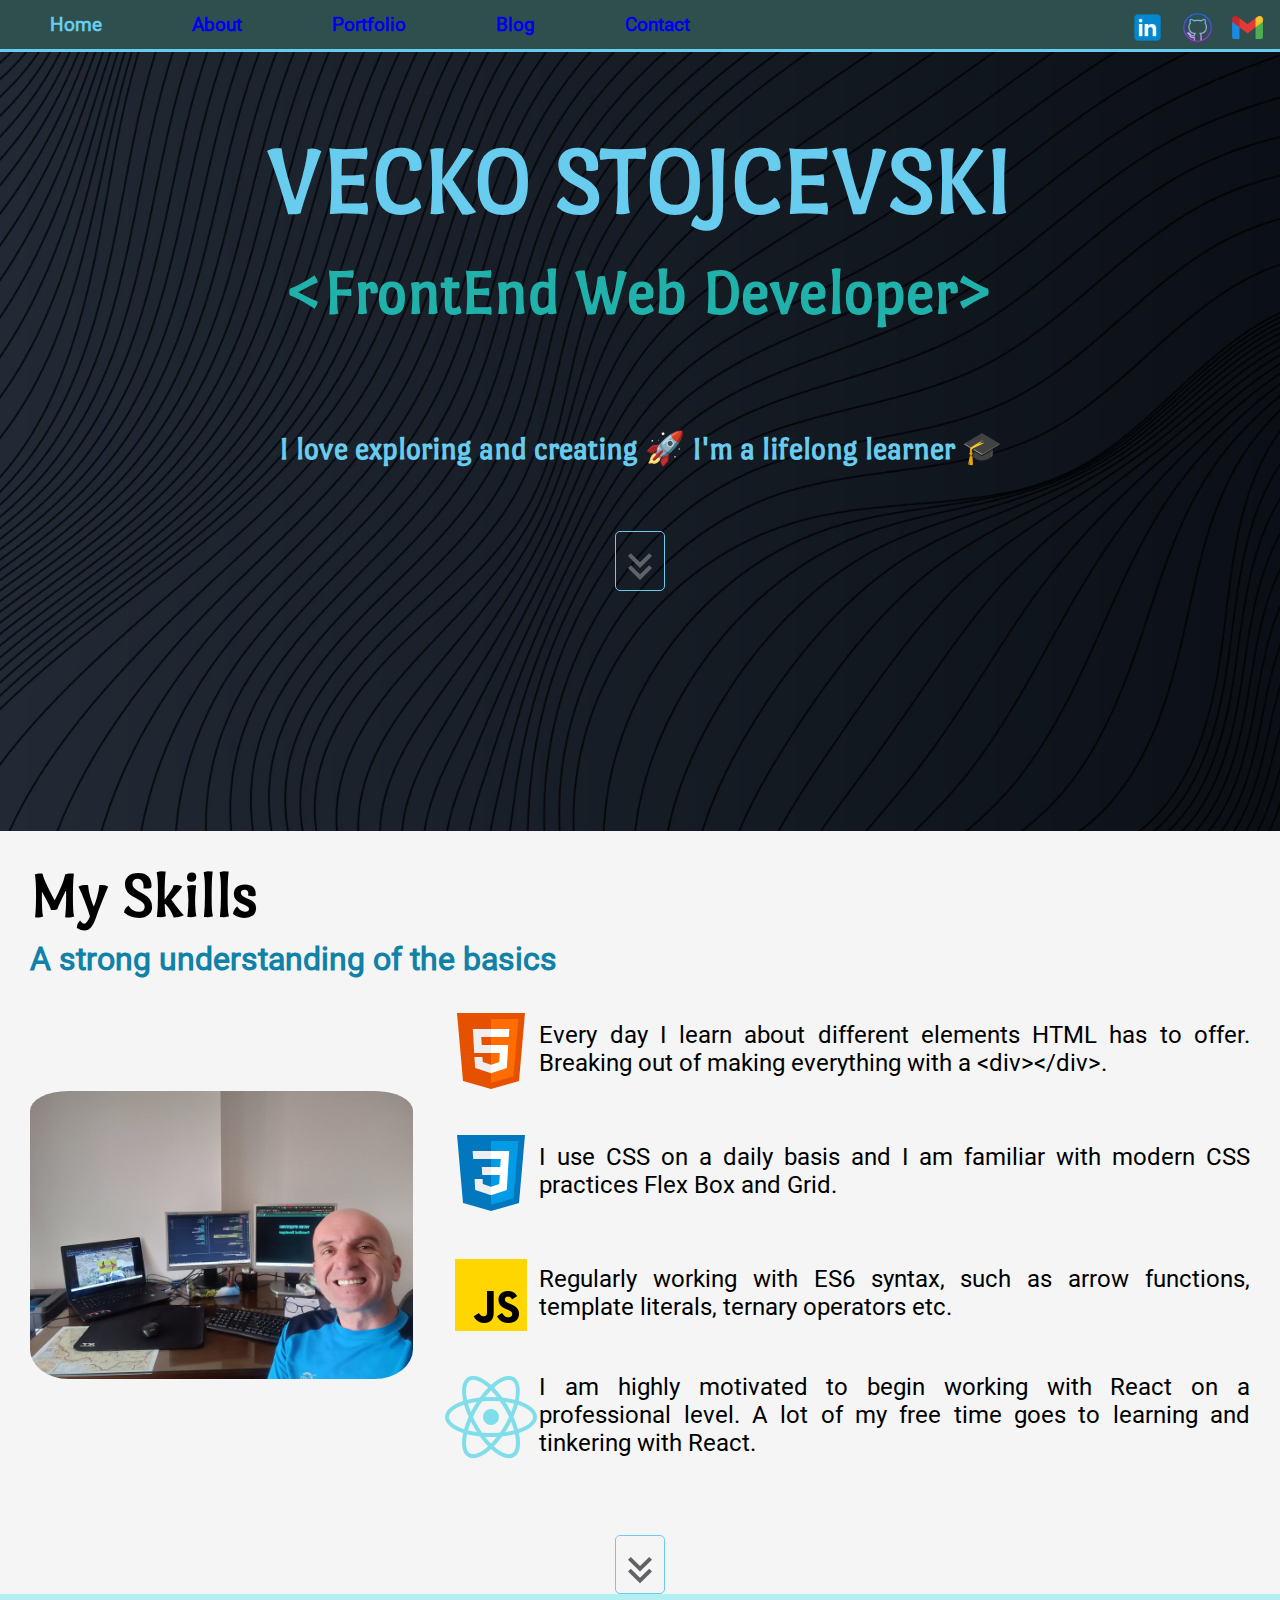
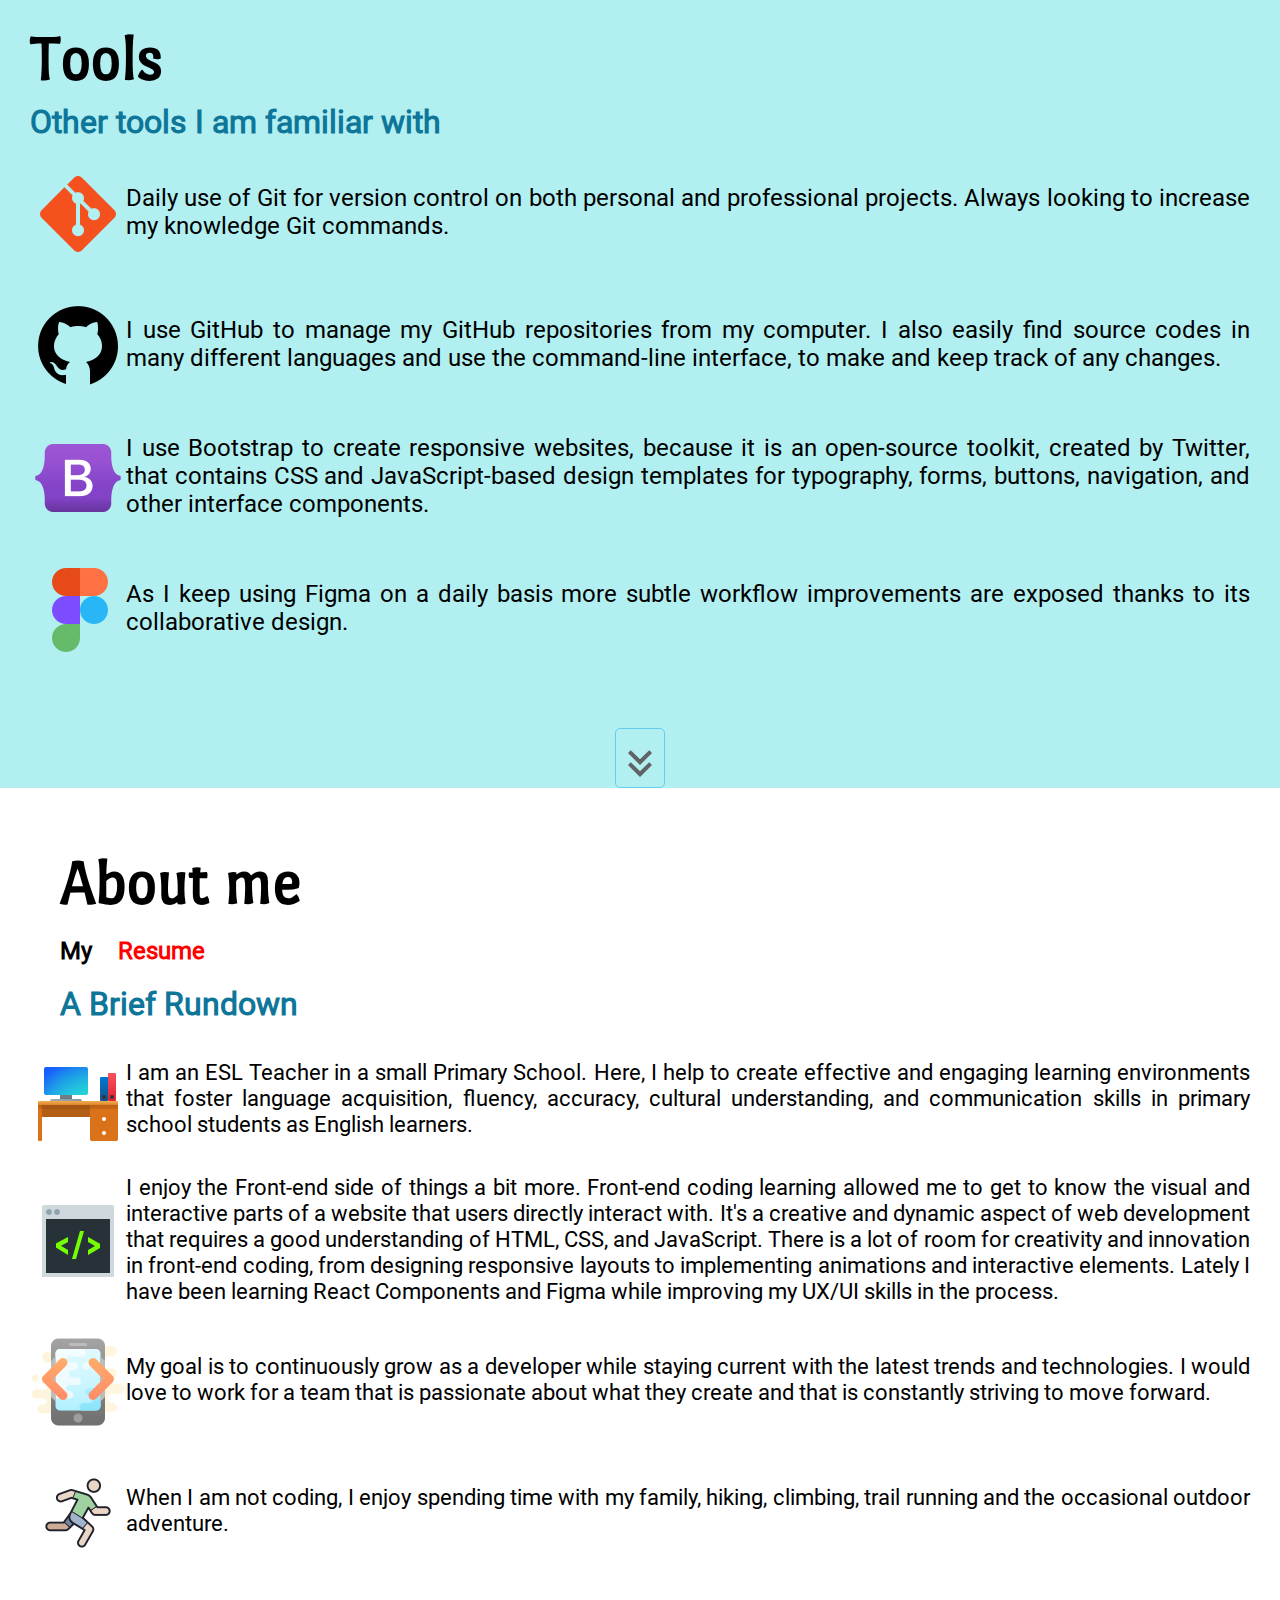
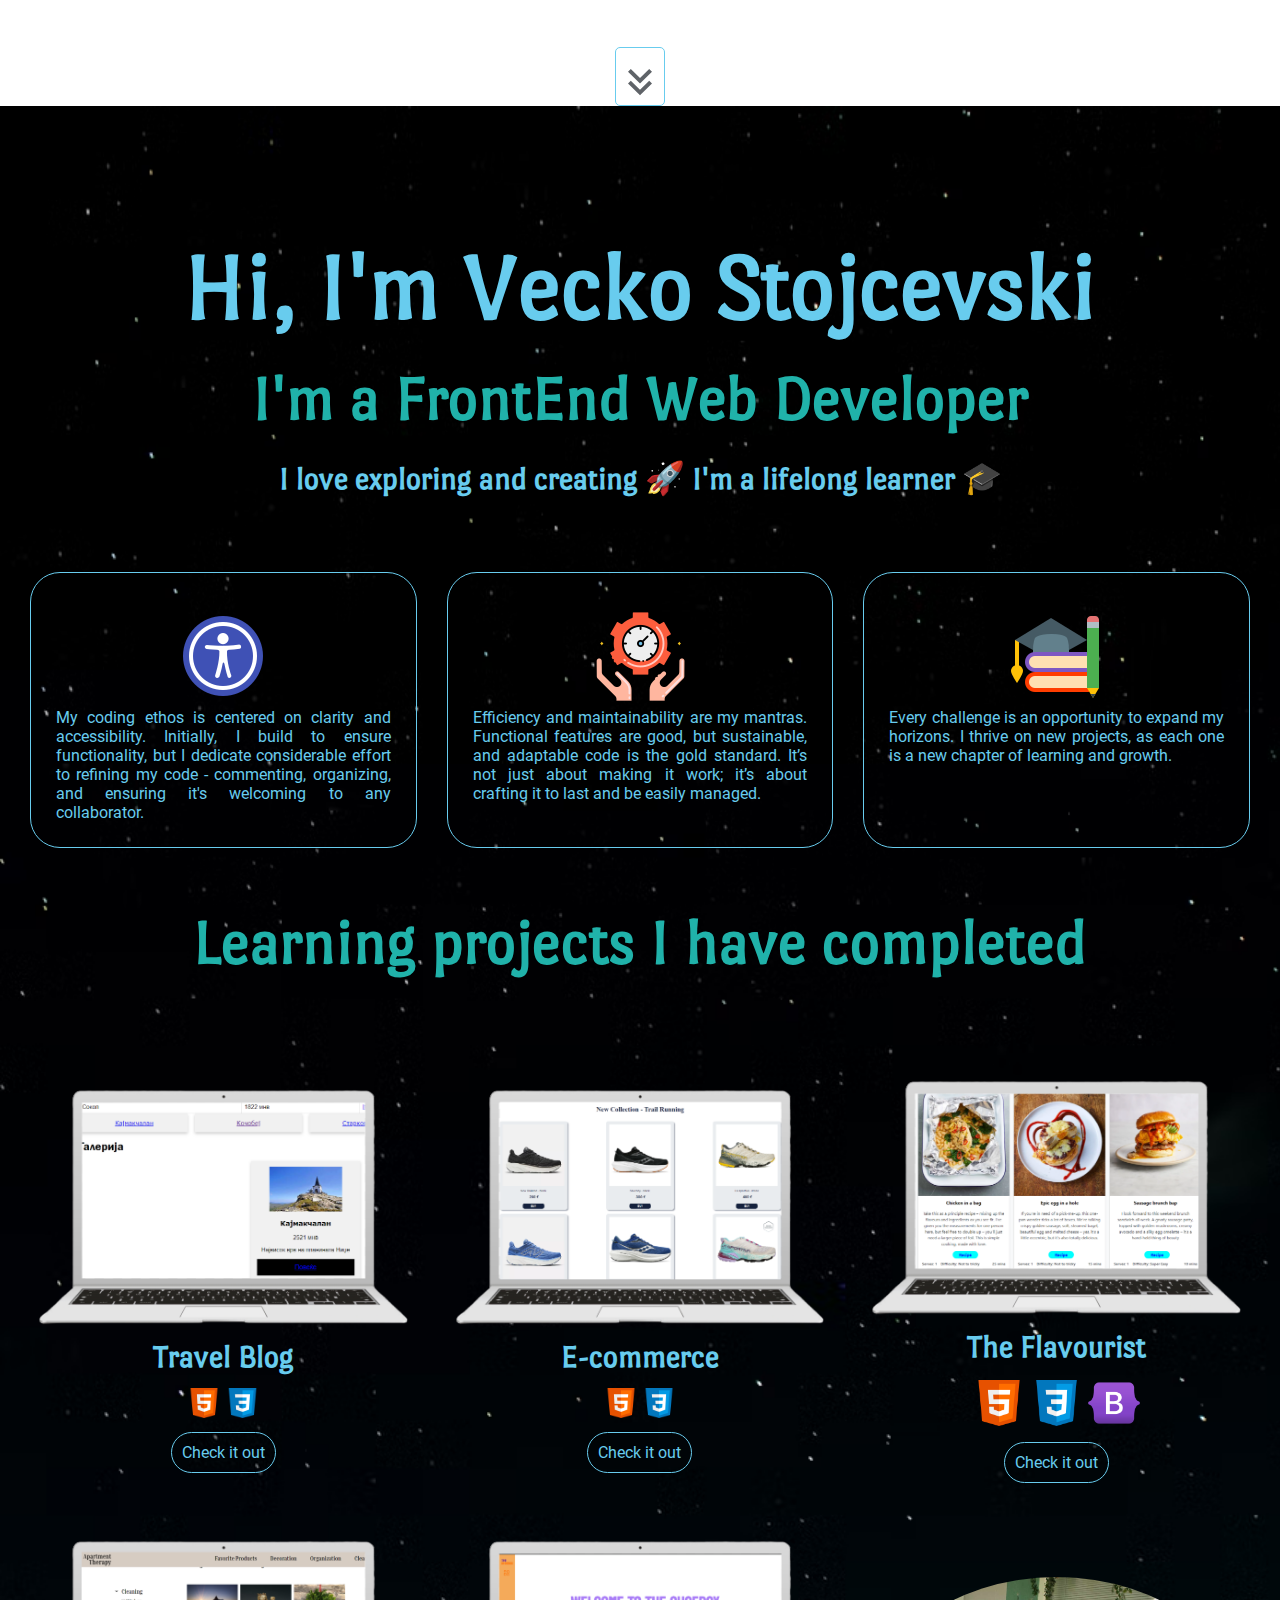
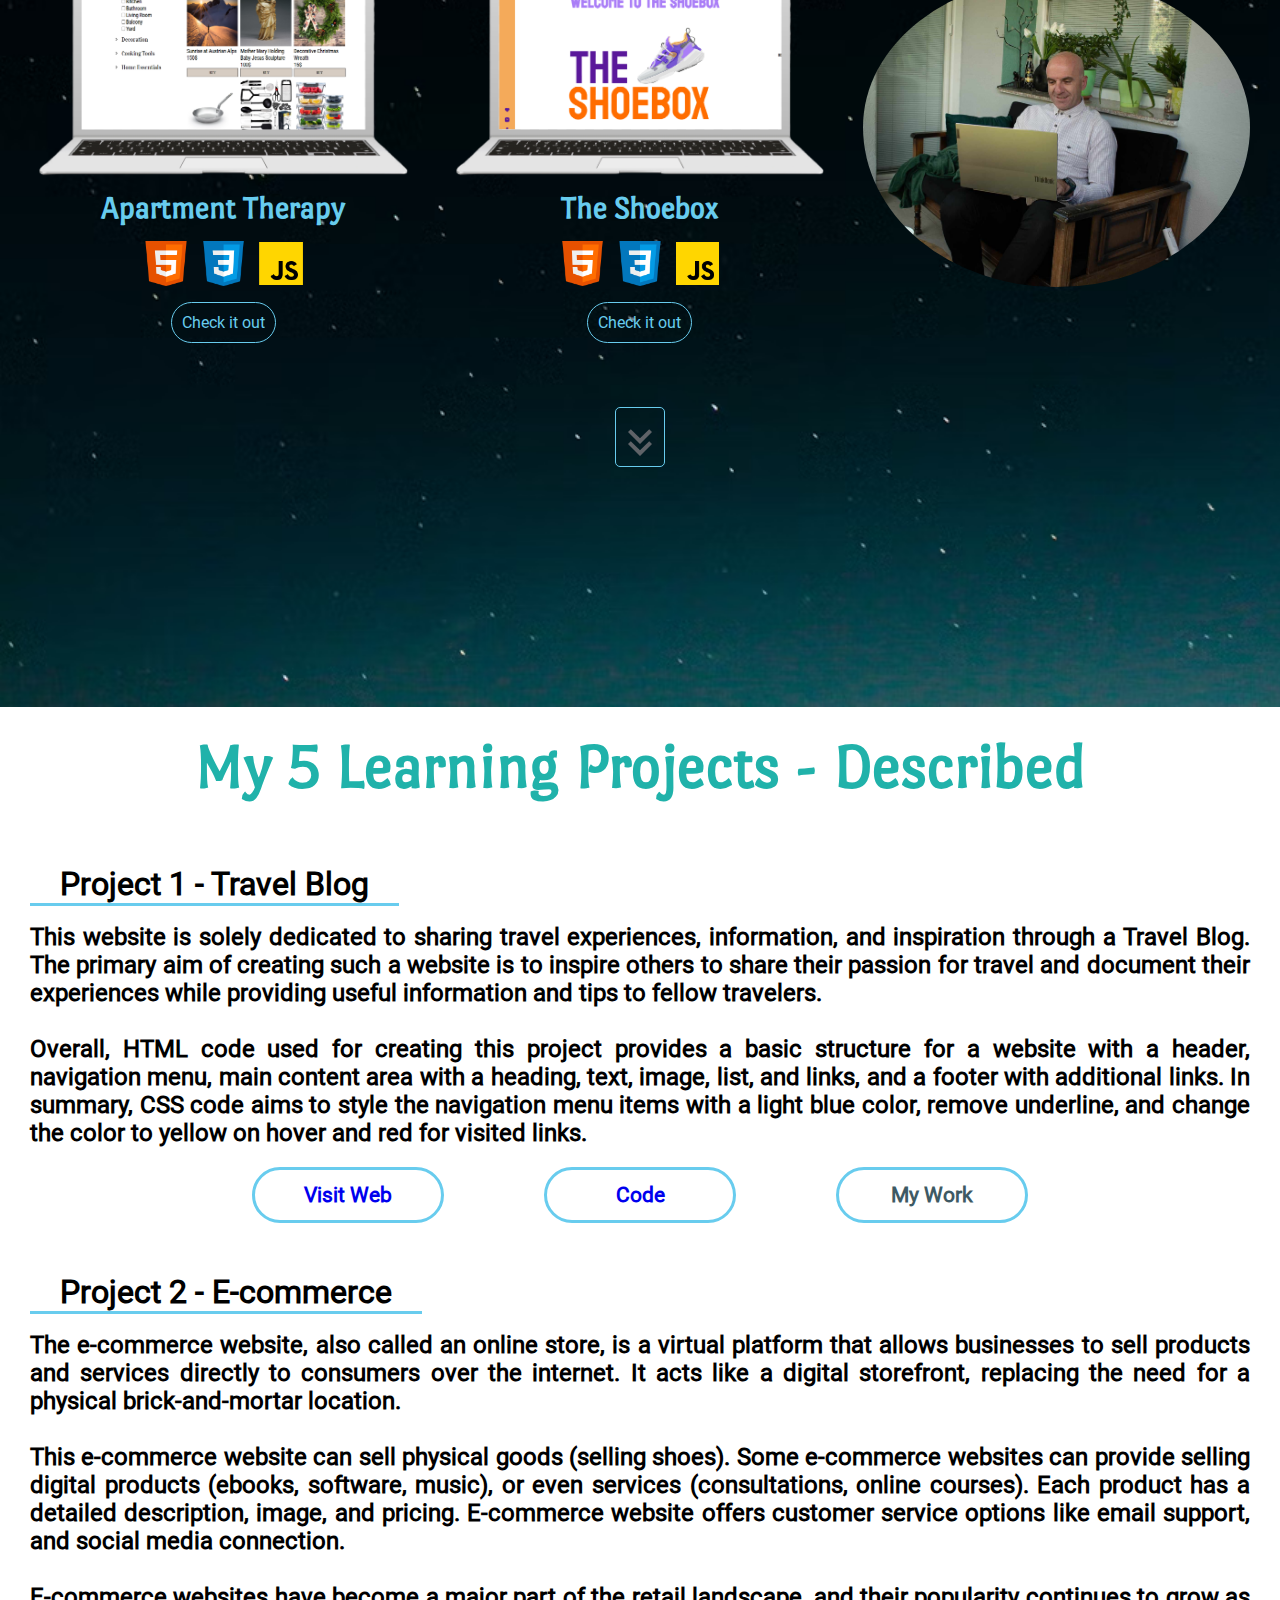
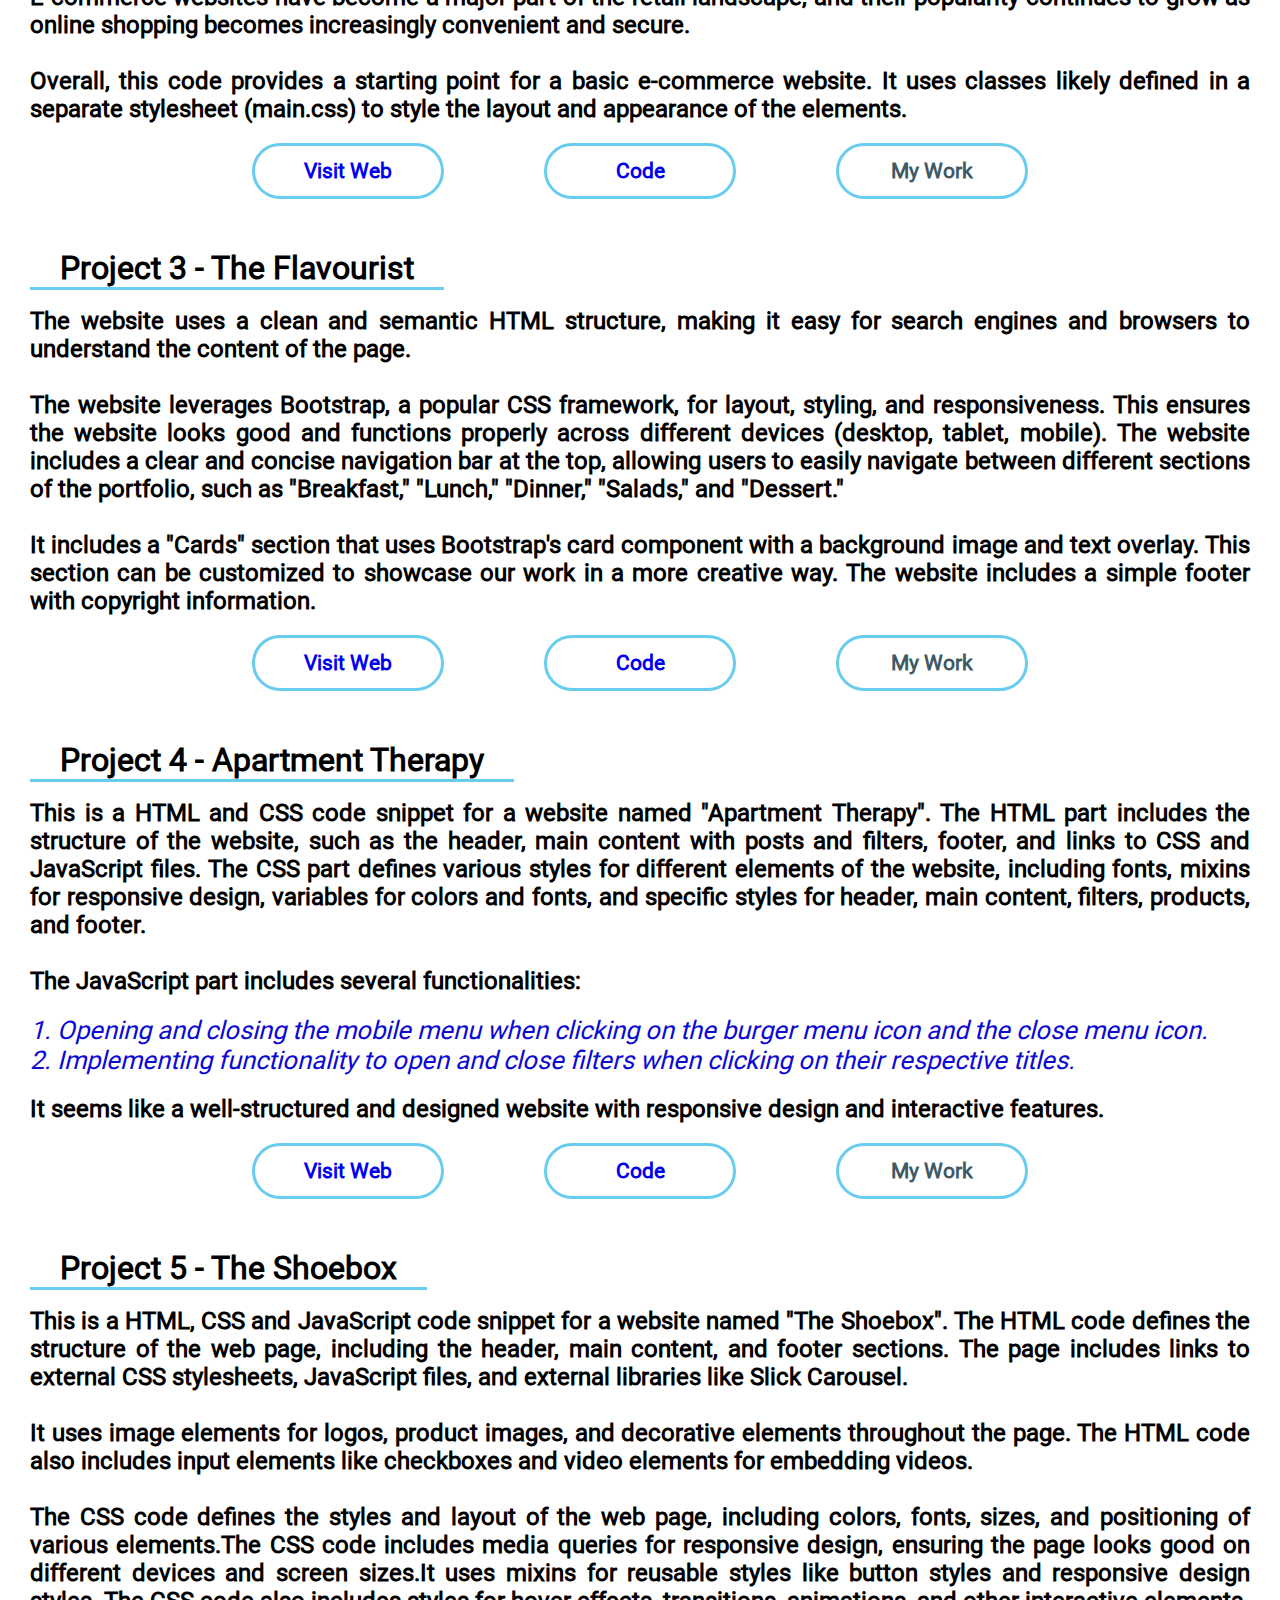
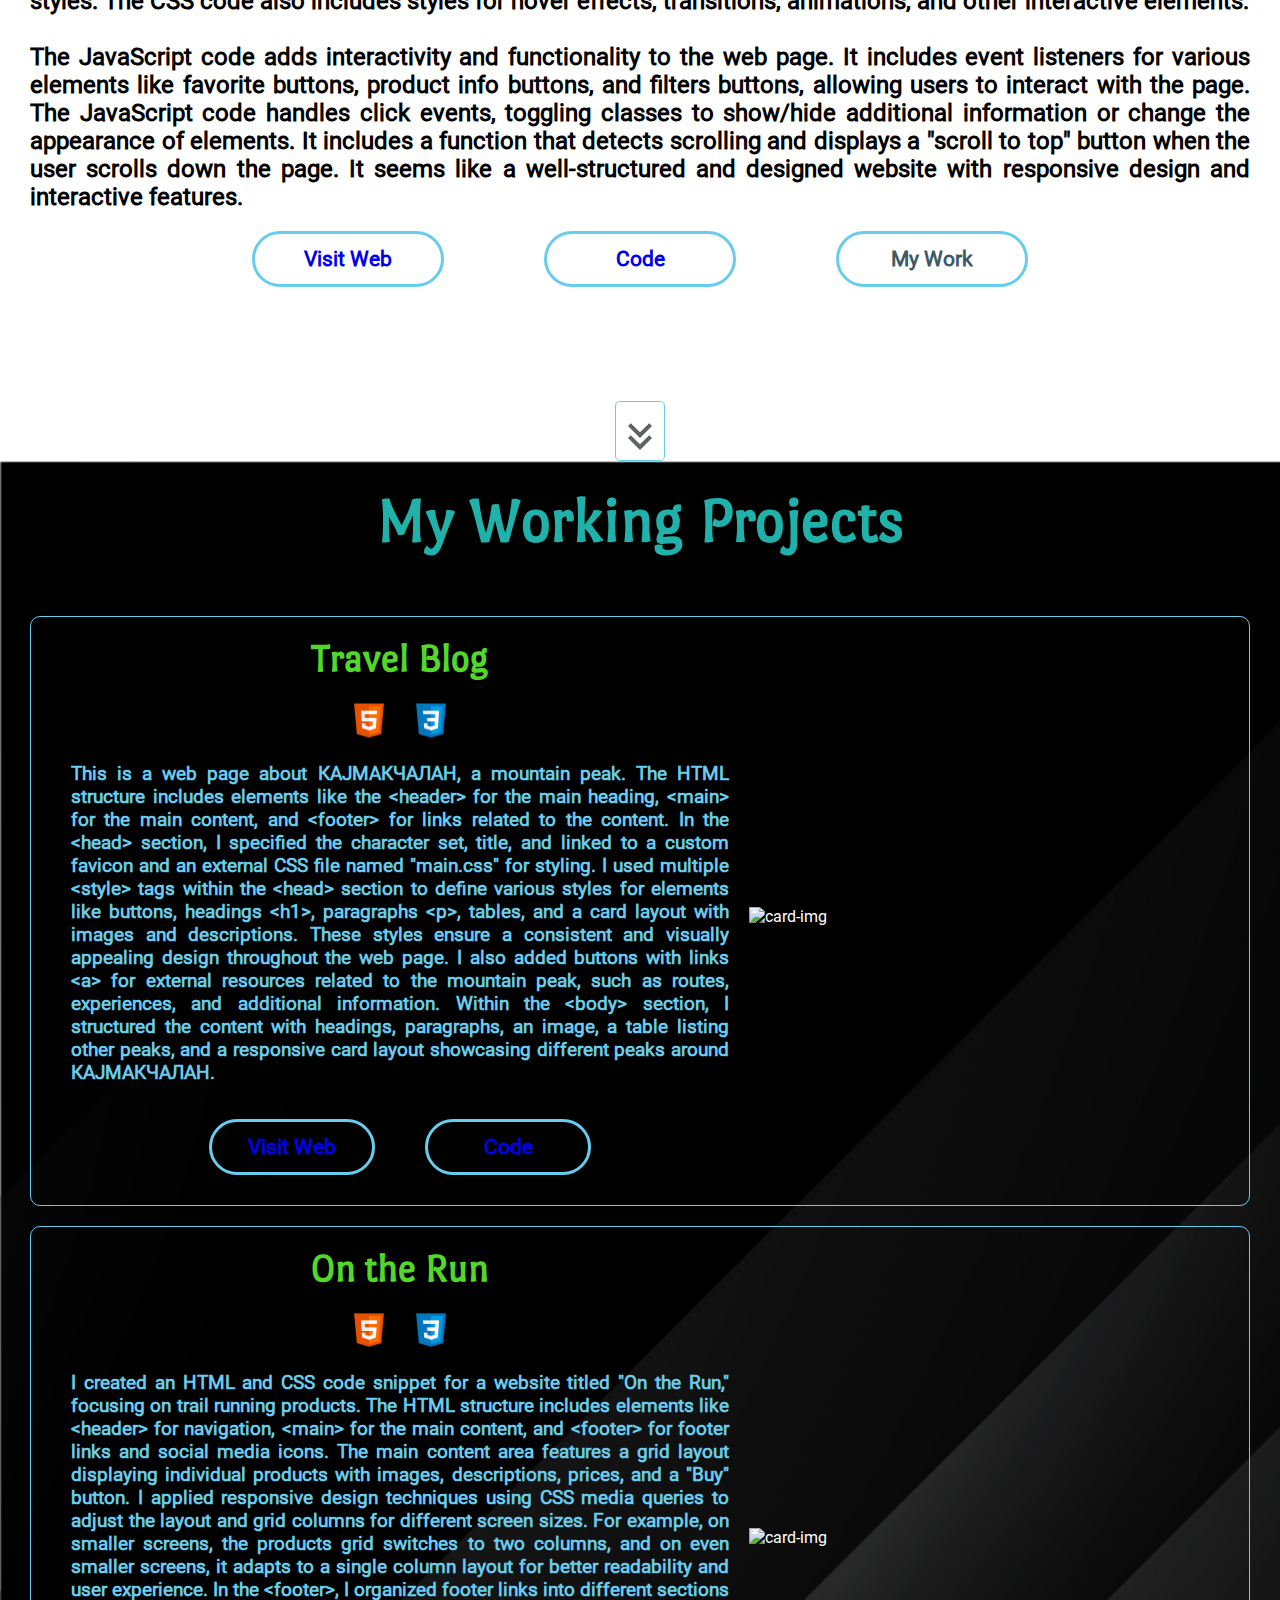
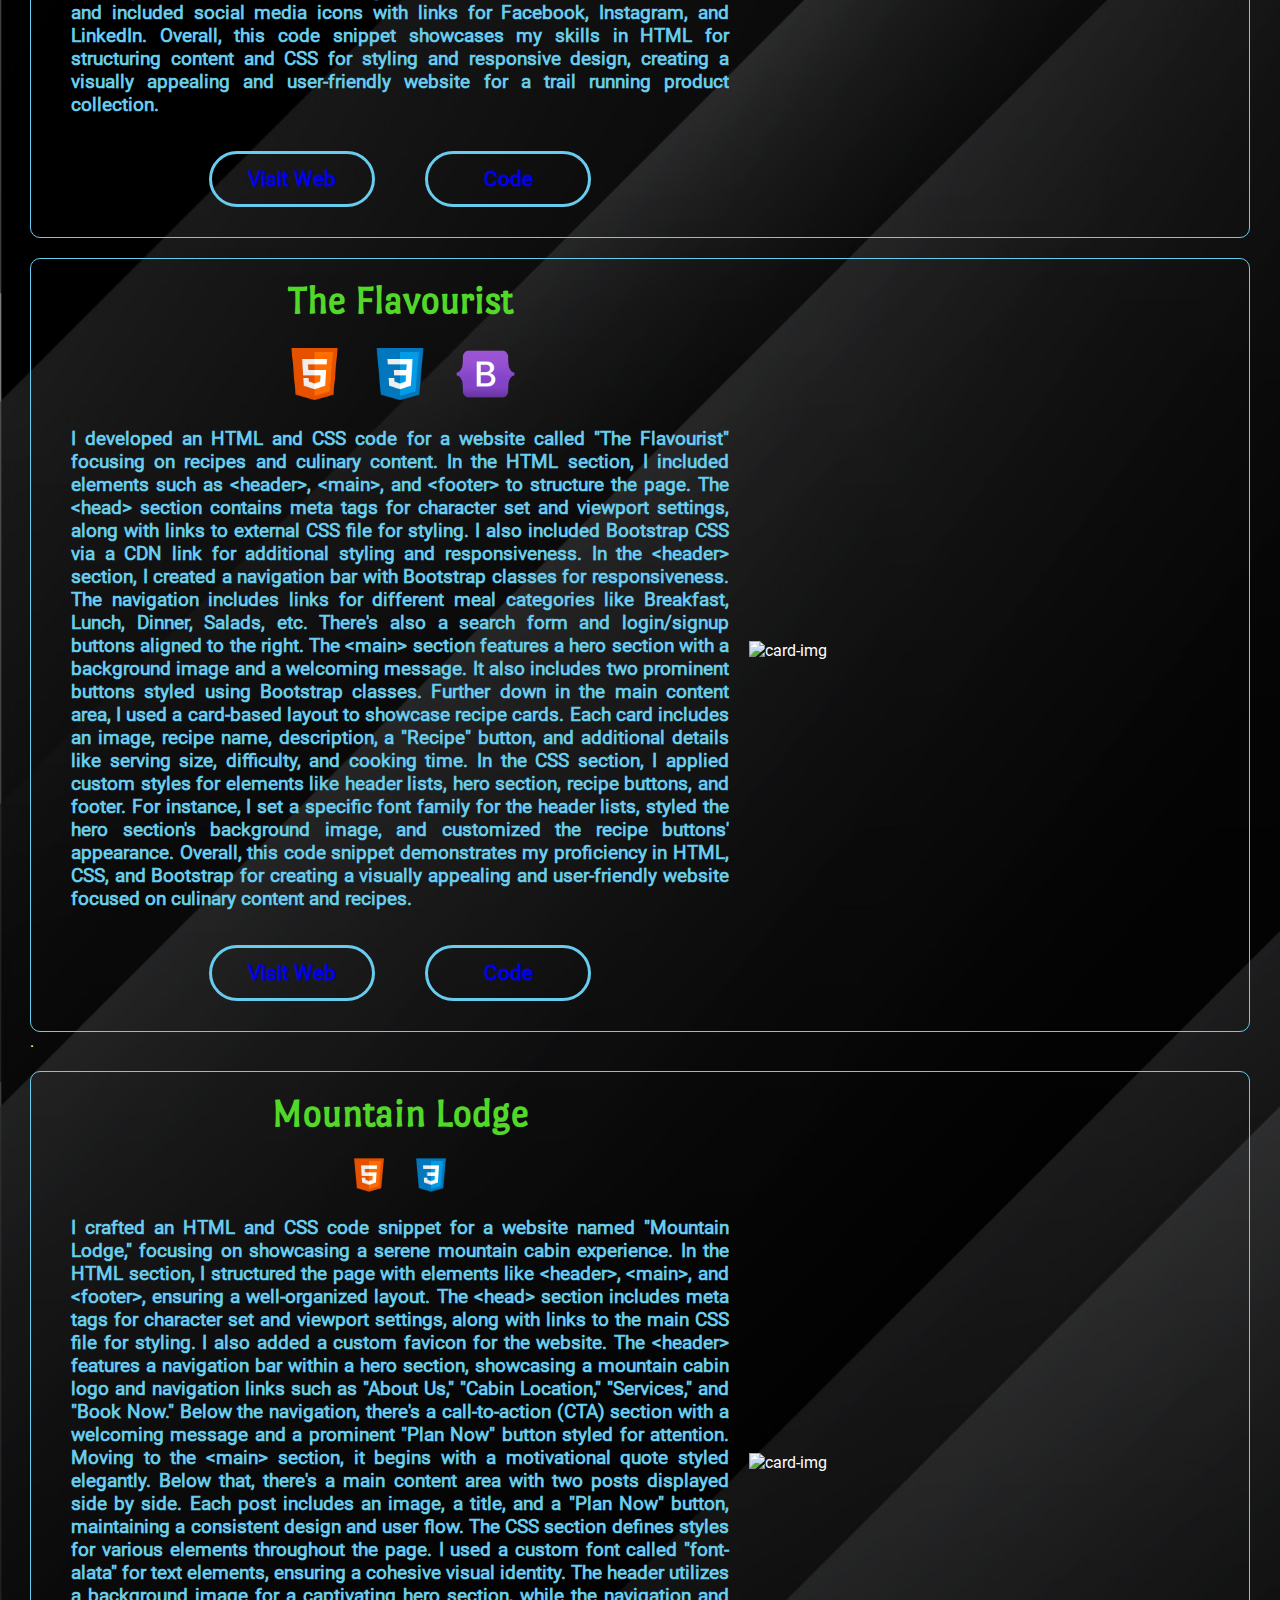
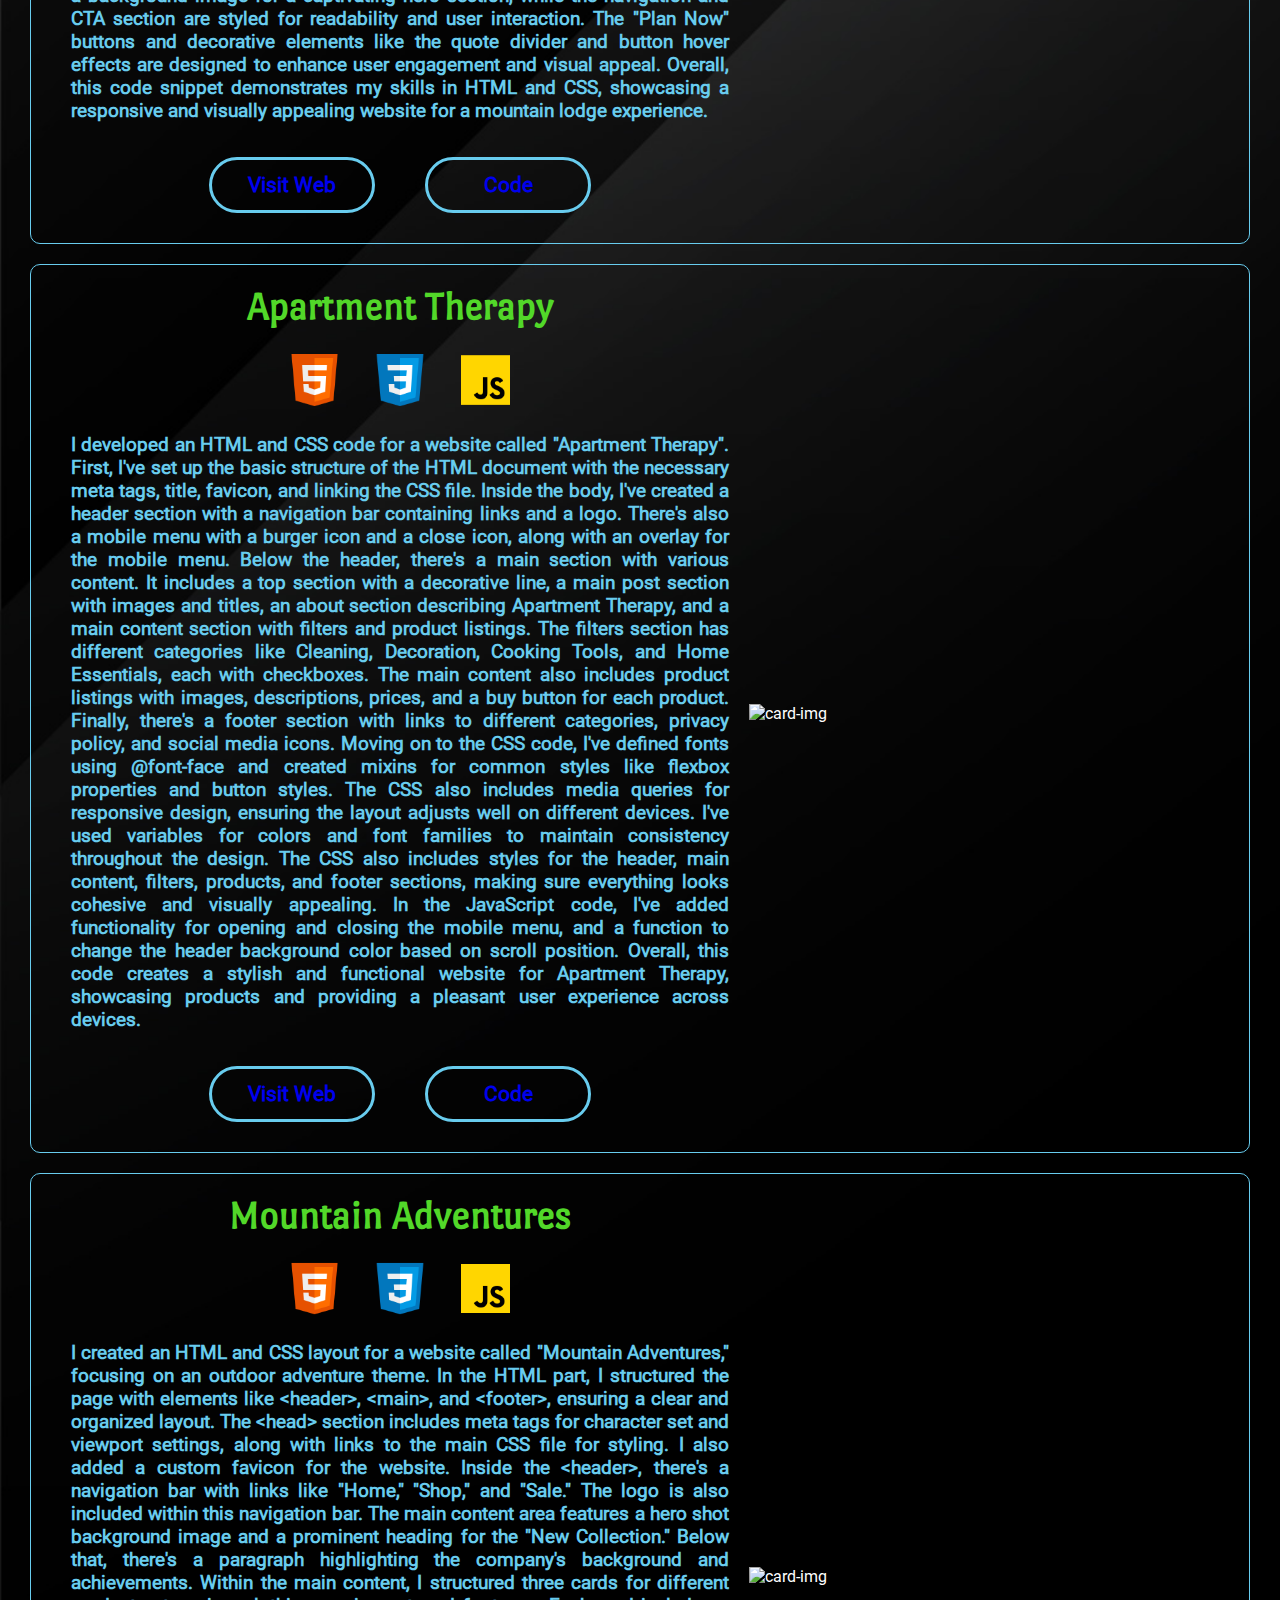
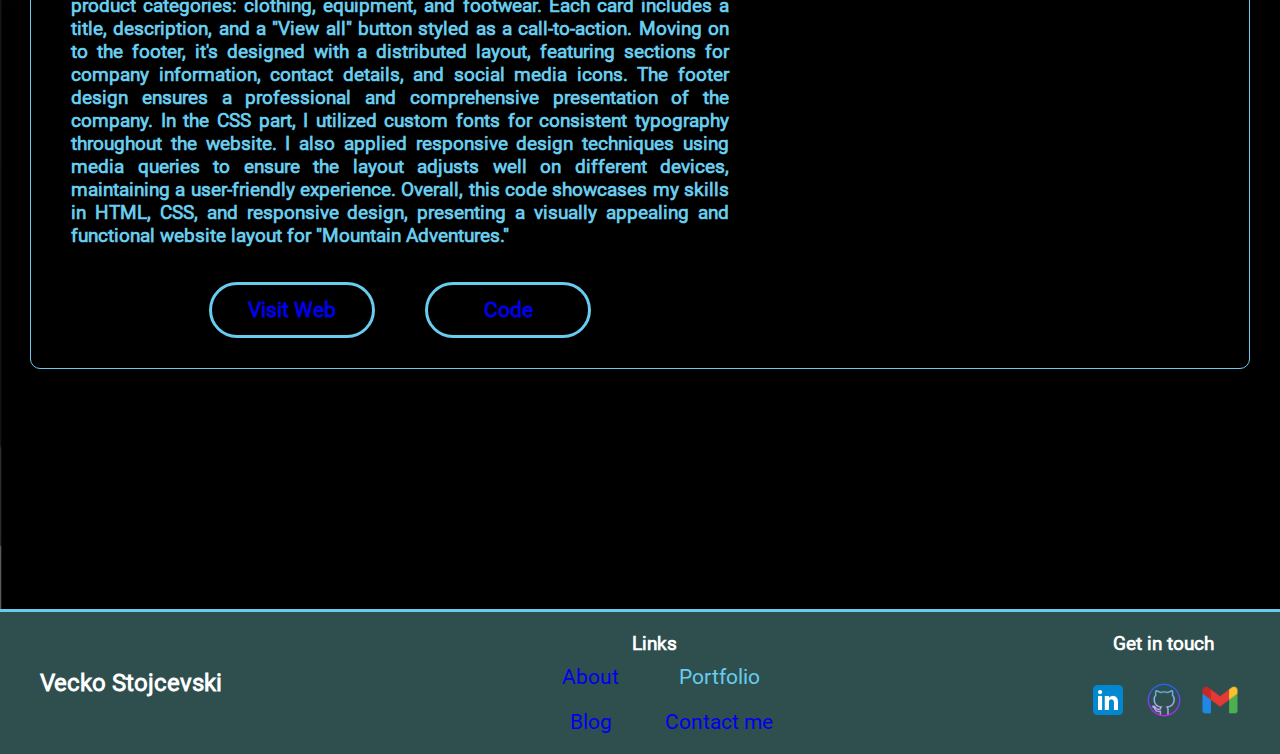
==== index.html @ 8e37fc3d "Add files via upload" ====
<!DOCTYPE html>
<html lang="en">
<head>
  <meta charset="UTF-8">
  <meta name="viewport" content="width=device-width, initial-scale=1.0">
  <title>Vecko Stojcevski WebDev</title>
  <link rel="icon" type="image/png" href="images/images.png">
  <link rel="stylesheet" href="main.css">
</head>
<body>

  <header>
    <ul class="navbar">
      <li class="nav-member"><a href="">Home</a></li>
      <li class="nav-member" onclick="skillsToolsAbout()"><a href="#">About</a></li>
      <li class="nav-member" onclick="toPortfolio()"><a href="#">Portfolio</a></li>
      <li class="nav-member"><a href="http://127.0.0.1:5500/My%20Blog/my-blog.html" target="_blank">Blog</a></li>
      <li class="nav-member"><a href="http://127.0.0.1:5500/Contact%20Form/contact-form.html" target="_blank">Contact</a></li>
    </ul>

    
    <ul class="social-networks">
      <li ><a href="https://www.linkedin.com/in/vecko-stojcevski-75827231/?jobid=1234" target="_blank"><img src="images/linkedin.png" alt="linkedin" width="35px" height="auto"></a></li>
      <li><a href="https://github.com/vecko2" target="_blank"><img src="images/github.png" alt="github" width="35px" height="auto"></a></li>
      <li><a href="mailto:vs.elt.ict@gmail.com?subject=Subject%20Here&body=Message%20Body%20Here" target="_blank"><img src="images/gmail.png" alt="gmail" width="35px" height="auto"></a></li>
    </ul>
  </header>

  
<div class="intro">
  <p class="hero-1">Vecko Stojcevski</p>
  <p class="hero-2">&ltFrontEnd Web Developer&gt</p>
  <p class="hero-3">I love exploring and creating 🚀 I'm a lifelong learner 🎓</p>

  <div class="arrow-down" onclick="nextDiv()"><img class="arrow-img" src="images/keyboard_double_arrow_down_24dp_FILL0_wght400_GRAD0_opsz24.svg" alt="arrow down"></div>
</div>

<div class="skills" class="scroll-target">
  <p class="my-skills-1">My Skills</p>
  <p class="my-skills-2">A strong understanding of the basics</p>

<div class="container-skills">
 
  <div class="profile-pic"></div>
  <div class="skills-descr">
  <div class="lang-ico"><img src="images/icons8-html-5-96.png" alt="html"></div>
  <div class="lang-descr">Every day I learn about different elements HTML has to offer. Breaking out of making everything with a &ltdiv&gt&lt/div&gt.</div>
</div>

<div class="profile-pic merged-row"><img src="images/hero-img.jfif" alt="profile-pic" width="100%" height="auto" style="border-radius: 10%;"></div>
<div class="skills-descr">
<div class="lang-ico"><img src="images/icons8-css3-96.png" alt="css"></div>
<div class="lang-descr">I use CSS on a daily basis and I am familiar with modern CSS practices Flex Box and Grid.</div>
</div>

<div class="profile-pic merged-row"></div>
<div class="skills-descr">
<div class="lang-ico"><img src="images/icons8-javascript-96.png" alt="js"></div>
<div class="lang-descr">Regularly working with ES6 syntax, such as arrow functions, template literals, ternary operators etc.</div>
</div>

<div class="profile-pic"></div>
<div class="skills-descr">
<div class="lang-ico"><img src="images/icons8-react-native-96.png" alt="react"></div>
<div class="lang-descr">I am highly motivated to begin working with React on a professional level. A lot of my free time goes to learning and tinkering with React.</div>
</div>

</div>

<div class="arrow-down" onclick="nextDiv()"><img class="arrow-img" src="images/keyboard_double_arrow_down_24dp_FILL0_wght400_GRAD0_opsz24.svg" alt="arrow down"></div>
</div>

<div class="tools" class="scroll-target">

  <p class="my-tools-1">Tools</p>
  <p class="my-tools-2">Other tools I am familiar with</p>

<div class="container-tools">

  <div class="tools-descr">
    <div class="lang-ico"><img src="images/icons8-git-96.png" alt=""></div>
    <div class="lang-descr">Daily use of Git for version control on both personal and professional projects. Always looking to increase my knowledge Git commands.</div>
    </div>

    <div class="tools-descr">
      <div class="lang-ico"><img src="images/icons8-github-96 (1).png" alt=""></div>
      <div class="lang-descr">I use GitHub to manage my GitHub repositories from my computer. I also easily find source codes in many different languages and use the command-line interface, to make and keep track of any changes.</div>
      </div>

      <div class="tools-descr">
        <div class="lang-ico"><img src="images/icons8-bootstrap-96.png" alt=""></div>
        <div class="lang-descr">I use Bootstrap to create responsive websites, because it is an open-source toolkit, created by Twitter, that contains CSS and JavaScript-based design templates for typography, forms, buttons, navigation, and other interface components.</div>
        </div>

        <div class="tools-descr">
          <div class="lang-ico"><img src="images/icons8-figma-96.png" alt=""></div>
          <div class="lang-descr">As I keep using Figma on a daily basis more subtle workflow improvements are exposed thanks to its collaborative design.</div>
          </div>

</div>
<div class="arrow-down" onclick="nextDiv()"><img class="arrow-img" src="images/keyboard_double_arrow_down_24dp_FILL0_wght400_GRAD0_opsz24.svg" alt="arrow down"></div>
</div>

<div class="container-about" class="scroll-target">
<img class="about-pic" src="" alt="">
  <p class="about-me-1">About me</p>
  <p class="about-me-2">My <a href="https://drive.google.com/file/d/1qDg1eErLJzwBjC0iyK_t0lY1Ig_ICAj6/view?usp=drive_link" target="_blank">Resume</a></p>
  <p class="about-me-3">A Brief Rundown</p>

  <div class="about-descr">
    <div class="lang-ico"><img src="images/icons8-work-96.png" alt=""></div>
    <div class="lang-descr">I am an ESL Teacher in a small Primary School. Here, I help to create effective and engaging learning environments that foster language acquisition, fluency, accuracy, cultural understanding, and communication skills in primary school students as English learners.</div>
    </div>

    <div class="about-descr">
      <div class="lang-ico"><img src="images/icons8-code-96.png" alt=""></div>
      <div class="lang-descr">I enjoy the Front-end side of things a bit more. Front-end coding learning allowed me to get to know the visual and interactive parts of a website that users directly interact with. It's a creative and dynamic aspect of web development that requires a good understanding of HTML, CSS, and JavaScript. There is a lot of room for creativity and innovation in front-end coding, from designing responsive layouts to implementing animations and interactive elements. Lately I have been learning React Components and Figma while improving my UX/UI skills in the process.</div>
      </div>

      <div class="about-descr">
        <div class="lang-ico"><img src="images/icons8-development-96.png" alt=""></div>
        <div class="lang-descr">My goal is to continuously grow as a developer while staying current with the latest trends and technologies.
          I would love to work for a team that is passionate about what they create and that is constantly striving to move forward.
          </div>
        </div>

        <div class="about-descr">
          <div class="lang-ico"><img src="images/icons8-running-96.png" alt=""></div>
          <div class="lang-descr">When I am not coding, I enjoy spending time with my family, hiking, climbing, trail running and the occasional outdoor adventure.</div>
          </div>
          <div class="arrow-down" onclick="nextDiv()"><img class="arrow-img" src="images/keyboard_double_arrow_down_24dp_FILL0_wght400_GRAD0_opsz24.svg" alt="arrow down"></div>
</div>


<div class="container-portfolio" class="scroll-target" class="porfolio">

  <p class="portfolio-hero-1">Hi, I'm Vecko Stojcevski</p>
  <p class="portfolio-hero-2">I'm a FrontEnd Web Developer</p>
  <p class="portfolio-hero-3">I love exploring and creating 🚀 I'm a lifelong learner 🎓</p>

    <div class="container-portfolio-intro">

    <div class="portfolio-intro">
    <div class="lang-ico"><img src="images/icons8-accessibility-96.png" alt=""></div>
    <div class="lang-descr">My coding ethos is centered on clarity and accessibility. Initially, I build to ensure functionality, but I dedicate considerable effort to refining my code - commenting, organizing, and ensuring it's welcoming to any collaborator.</div>
    </div>

    <div class="portfolio-intro">
      <div class="lang-ico"><img src="images/icons8-efficiency-96.png" alt=""></div>
      <div class="lang-descr">Efficiency and maintainability are my mantras. Functional features are good, but sustainable, and adaptable code is the gold standard. It’s not just about making it work; it’s about crafting it to last and be easily managed.</div>
      </div>

      <div class="portfolio-intro">
        <div class="lang-ico"><img src="images/icons8-learning-96 (1).png" alt=""></div>
        <div class="lang-descr">Every challenge is an opportunity to expand my horizons. I thrive on new projects, as each one is a new chapter of learning and growth.</div>
        </div>

      </div>

      <p class="portfolio-hero-2">Learning projects I have completed</p>

      <div class="projects-learned">
        <div class="cards-learned">
          <div class="card-frame"><img src="images/Project-1.png" alt="laptop" class="img-laptop"></div>
          <p>Travel Blog</p>
          <div class="lang-used">
          <img class="project-lang-img" src="images/icons8-html-5-96.png" alt="html">
          <img class="project-lang-img" src="images/icons8-css3-96.png" alt="css">
        </div>
          <button class="btn-projects" onclick="travelBlog()">Check it out</button>
        </div>

        <div class="cards-learned">
          <div class="card-frame"><img src="images/Project-2.png" alt="laptop" class="img-laptop"></div>
          <p>E-commerce</p>
          <div class="lang-used">
          <img class="project-lang-img" src="images/icons8-html-5-96.png" alt="html">
          <img class="project-lang-img" src="images/icons8-css3-96.png" alt="css">
        </div>
          <button class="btn-projects" onclick="eCommerce()">Check it out</button>
        </div>

        <div class="cards-learned">
          <div class="card-frame"><img src="images/Project-3.png" alt="laptop" class="img-laptop"></div>
          <p>The Flavourist</p>
          <div class="lang-used">
          <img class="project-lang-img" src="images/icons8-html-5-96.png" alt="html">
          <img class="project-lang-img" src="images/icons8-css3-96.png" alt="css">
          <img class="project-lang-img" src="images/icons8-bootstrap-96.png" alt="bootstrap">
        </div>
          <button class="btn-projects" onclick="theFlavourist()">Check it out</button>
        </div>

        <div class="cards-learned">
          <div class="card-frame"><img src="images/Project-4.png" alt="laptop" class="img-laptop"></div>
          <p>Apartment Therapy</p>
          <div class="lang-used">
          <img class="project-lang-img" src="images/icons8-html-5-96.png" alt="html">
          <img class="project-lang-img" src="images/icons8-css3-96.png" alt="css">
          <img class="project-lang-img" src="images/icons8-javascript-96.png" alt="javascript">
        </div>
          <button class="btn-projects" onclick="theApartment()">Check it out</button>
        </div>

        <div class="cards-learned">
          <div class="card-frame"><img src="images/Project-5.png" alt="laptop" class="img-laptop"></div>
          <p>The Shoebox</p>
          <div class="lang-used">
          <img class="project-lang-img" src="images/icons8-html-5-96.png" alt="html">
          <img class="project-lang-img" src="images/icons8-css3-96.png" alt="css">
          <img class="project-lang-img" src="images/icons8-javascript-96.png" alt="javascript">
        </div>
          <button class="btn-projects" onclick="theShoebox()">Check it out</button>
        </div>

        <div class="cards-learned">
          <div class="card-frame"><img src="images/hero-img-2.jfif" alt="laptop" class="img-hero-projects"></div>
         
        </div>

      </div>
      <div class="arrow-down" onclick="nextDiv()"><img class="arrow-img" src="images/keyboard_double_arrow_down_24dp_FILL0_wght400_GRAD0_opsz24.svg" alt="arrow down"></div>
</div>

<div class="container-project-by-project" class="scroll-target">
  <p class="project-by-project-title">My 5 Learning Projects - Described</p>

<div class="project-one">
  <div class="project-one-details">
  <h1 class="title-projects projectTravel">Project 1 - Travel Blog</h1>
  <p class="project-one-described">This website is solely dedicated to sharing travel experiences, information, and inspiration through a Travel Blog. The primary aim of creating such a website is to inspire others to share their passion for travel and document their experiences while providing useful information and tips to fellow travelers.
    <br><br>Overall, HTML code used for creating this project provides a basic structure for a website with a header, navigation menu, main content area with a heading, text, image, list, and links, and a footer with additional links.
    In summary, CSS code aims to style the navigation menu items with a light blue color, remove underline, and change the color to yellow on hover and red for visited links.
    </p>
  </div>
 
  <div class="buttons">
    <button class="cta"><a href="http://127.0.0.1:5500/Learning%20Projects/Project%201%20-%20Travel%20Blog/index.html" target="_blank">Visit Web</a></button>
    <button class="cta"><a href="https://github.com/vecko2/Travel-Blog.git" target="_blank">Code</a></button>
    <button class="cta" onclick="workOne()">My Work</button>
  </div>
</div>

<div class="project-one">
  <div class="project-one-details">
  <h1 class="title-projects projectCommerce">Project 2 - E-commerce</h1>
  <p class="project-one-described">The e-commerce website, also called an online store, is a virtual platform that allows businesses to sell products and services directly to consumers over the internet. It acts like a digital storefront, replacing the need for a physical brick-and-mortar location. <br><br>

    This e-commerce website can sell physical goods (selling shoes). Some e-commerce websites can provide selling digital products (ebooks, software, music), or even services (consultations, online courses).
    Each product has a detailed description, image, and pricing.
    E-commerce website offers customer service options like email support, and social media connection. <br><br>
    
    E-commerce websites have become a major part of the retail landscape, and their popularity continues to grow as online shopping becomes increasingly convenient and secure. <br><br>
    Overall, this code provides a starting point for a basic e-commerce website. It uses classes likely defined in a separate stylesheet (main.css) to style the layout and appearance of the elements.
        </p>
  </div>
 
  <div class="buttons">
    <button class="cta"><a href="http://127.0.0.1:5500/Learning%20Projects/Project%202%20-%20E-commerce/index.html" target="_blank">Visit Web</a></button>
    <button class="cta"><a href="https://github.com/vecko2/E-commerce.git" target="_blank">Code</a></button>
    <button class="cta" onclick="workTwo()">My Work</button>
  </div>
</div>

<div class="project-one">
  <div class="project-one-details">
  <h1 class="title-projects projectFlavourist">Project 3 - The Flavourist</h1>
  <p class="project-one-described">The website uses a clean and semantic HTML structure, making it easy for search engines and browsers to understand the content of the page. <br><br>
    The website leverages Bootstrap, a popular CSS framework, for layout, styling, and responsiveness. This ensures the website looks good and functions properly across different devices (desktop, tablet, mobile).  
    The website includes a clear and concise navigation bar at the top, allowing users to easily navigate between different sections of the portfolio, such as "Breakfast," "Lunch," "Dinner," "Salads," and "Dessert."  <br><br>
    It includes a "Cards" section that uses Bootstrap's card component with a background image and text overlay. This section can be customized to showcase our work in a more creative way. 
    The website includes a simple footer with copyright information.
    </p>
  </div>
 
  <div class="buttons">
    <button class="cta"><a href="http://127.0.0.1:5500/Learning%20Projects/Project%203%20-%20The%20Flavourist/index.html" target="_blank">Visit Web</a></button>
    <button class="cta"><a href="https://github.com/vecko2/The-Flavourist.git" target="_blank">Code</a></button>
    <button class="cta" onclick="workThree()">My Work</button>
  </div>
</div>

<div class="project-one">
  <div class="project-one-details">
  <h1 class="title-projects projectApartment">Project 4 - Apartment Therapy</h1>
  <p class="project-one-described">This is a HTML and CSS code snippet for a website named "Apartment Therapy". The HTML part includes the structure of the website, such as the header, main content with posts and filters, footer, and links to CSS and JavaScript files. The CSS part defines various styles for different elements of the website, including fonts, mixins for responsive design, variables for colors and fonts, and specific styles for header, main content, filters, products, and footer.
    <br><br>
    The JavaScript part includes several functionalities: 
   </p>

  <p class="project-one-described">
    <ol class="projects-list">
      <li class="projects-list-members">1. Opening and closing the mobile menu when clicking on the burger menu icon and the close menu icon.</li>
      <li class="projects-list-members">2. Implementing functionality to open and close filters when clicking on their respective titles.</li>
    </ol>
 </p>

  <p class="project-one-described"> It seems like a well-structured and designed website with responsive design and interactive features.
  </p>
  </div>
 
  <div class="buttons">
    <button class="cta"><a href="http://127.0.0.1:5500/Learning%20Projects/Project%204%20-%20Apartment%20Therapy/index.html" target="_blank">Visit Web</a></button>
    <button class="cta"><a href="https://github.com/vecko2/Apartment-Therapy.git" target="_blank">Code</a></button>
    <button class="cta" onclick="workFour()">My Work</button>
  </div>
</div>

<div class="project-one">
  <div class="project-one-details">
  <h1 class="title-projects projectShoebox">Project 5 - The Shoebox</h1>
  <p class="project-one-described">This is a HTML, CSS and JavaScript code snippet for a website named "The Shoebox". 
    The HTML code defines the structure of the web page, including the header, main content, and footer sections. 
    The page includes links to external CSS stylesheets, JavaScript files, and external libraries like Slick Carousel. <br><br>
    It uses image elements for logos, product images, and decorative elements throughout the page. The HTML code also includes input elements like checkboxes and video elements for embedding videos. <br><br>
    The CSS code defines the styles and layout of the web page, including colors, fonts, sizes, and positioning of various elements.The CSS code includes media queries for responsive design, ensuring the page looks good on different devices and screen sizes.It uses mixins for reusable styles like button styles and responsive design styles.
    The CSS code also includes styles for hover effects, transitions, animations, and other interactive elements. <br><br>
    The JavaScript code adds interactivity and functionality to the web page. It includes event listeners for various elements like favorite buttons, product info buttons, and filters buttons, allowing users to interact with the page.
    The JavaScript code handles click events, toggling classes to show/hide additional information or change the appearance of elements. It includes a function that detects scrolling and displays a "scroll to top" button when the user scrolls down the page.
    It seems like a well-structured and designed website with responsive design and interactive features.
    
    </p>
  </div>
 
  <div class="buttons">
    <button class="cta"><a href="http://127.0.0.1:5500/Learning%20Projects/Project%205%20-%20The%20Shoebox/index.html" target="_blank">Visit Web</a></button>
    <button class="cta"><a href="https://github.com/vecko2/The-Shoebox.git" target="_blank">Code</a></button>
    <button class="cta" onclick="workFive()">My Work</button>
  </div>
</div>
<div class="arrow-down" onclick="nextDiv()"><img class="arrow-img" src="images/keyboard_double_arrow_down_24dp_FILL0_wght400_GRAD0_opsz24.svg" alt="arrow down"></div>
</div>

<div class="container-my-work">
  <p class="project-by-project-title">My Working Projects</p>
  <div class="grid-my-work">
    <div class="cards-my-work">
      <div class="column-one">
      <h1 class="card-title titleTravel">Travel Blog</h1>
      
      <div class="used-code">
      <img src="images/icons8-html-5-96.png" alt="html" width="20%" height="auto">
      <img src="images/icons8-css3-96.png" alt="css" width="20%" height="auto">
    </div>
     
    <p class="grid-area-descript">This is a web page about КАЈМАКЧАЛАН, a mountain peak. The HTML structure includes elements like the &ltheader&gt for the main heading, &ltmain&gt for the main content, and &ltfooter&gt for links related to the content.
      In the &lthead&gt section, I specified the character set, title, and linked to a custom favicon and an external CSS file named "main.css" for styling.
      I used multiple &ltstyle&gt tags within the &lthead&gt section to define various styles for elements like buttons, headings &lth1&gt, paragraphs &ltp&gt, tables, and a card layout with images and descriptions. These styles ensure a consistent and visually appealing design throughout the web page.
      I also added buttons with links &lta&gt for external resources related to the mountain peak, such as routes, experiences, and additional information.
      Within the &ltbody&gt section, I structured the content with headings, paragraphs, an image, a table listing other peaks, and a responsive card layout showcasing different peaks around КАЈМАКЧАЛАН.
      </p>
     
    <div class="grid-cta">
        <button class="cta-work"><a href="http://127.0.0.1:5500/Working%20Projects/Homework%201%20-%20A%20Mountain/index.html" target="_blank">Visit Web</a></button>
        <button class="cta-work"><a href="https://github.com/vecko2/A-Mountain.git" target="_blank">Code</a></button>
      </div>
    </div>

    <div class="column-two">
      <div class="card-img">
        <img src="img-portfoli/project-hm-1.png" alt="card-img">
      </div>
    </div>
      
    </div>
    </div>


    <div class="grid-my-work">
      <div class="cards-my-work">
        <div class="column-one">
        <h1 class="card-title titleRun">On the Run</h1>
        
        <div class="used-code">
        <img src="images/icons8-html-5-96.png" alt="html" width="20%" height="auto">
        <img src="images/icons8-css3-96.png" alt="css" width="20%" height="auto">
      </div>
       
      <p class="grid-area-descript">I created an HTML and CSS code snippet for a website titled "On the Run," focusing on trail running products. The HTML structure includes elements like &ltheader&gt for navigation, &ltmain&gt for the main content, and &ltfooter&gt for footer links and social media icons.
        The main content area features a grid layout displaying individual products with images, descriptions, prices, and a "Buy" button.
        I applied responsive design techniques using CSS media queries to adjust the layout and grid columns for different screen sizes. For example, on smaller screens, the products grid switches to two columns, and on even smaller screens, it adapts to a single column layout for better readability and user experience.
        In the &ltfooter&gt, I organized footer links into different sections and included social media icons with links for Facebook, Instagram, and LinkedIn.
        Overall, this code snippet showcases my skills in HTML for structuring content and CSS for styling and responsive design, creating a visually appealing and user-friendly website for a trail running product collection.
        
        </p>
       
      <div class="grid-cta">
          <button class="cta-work"><a href="http://127.0.0.1:5500/Working%20Projects/Homework%202%20-%20E-commerce/index.html" target="_blank">Visit Web</a></button>
          <button class="cta-work"><a href="https://github.com/vecko2/On-the-Run.git" target="_blank">Code</a></button>
        </div>
      </div>
  
      <div class="column-two">
        <div class="card-img">
          <img src="img-portfoli/project-hm-2.png" alt="card-img">
        </div>
      </div>
        
      </div>
      </div>

      <div class="grid-my-work">
        <div class="cards-my-work">
          <div class="column-one">
          <h1 class="card-title titleFlavourist">The Flavourist</h1>
          
          <div class="used-code">
          <img src="images/icons8-html-5-96.png" alt="html" width="20%" height="auto">
          <img src="images/icons8-css3-96.png" alt="css" width="20%" height="auto">
          <img src="images/icons8-bootstrap-96.png" alt="bootstrap" width="20%" height="auto">
        </div>
         
        <p class="grid-area-descript">I developed an HTML and CSS code for a website called "The Flavourist" focusing on recipes and culinary content. In the HTML section, I included elements such as &ltheader&gt, &ltmain&gt, and &ltfooter&gt to structure the page.
          The &lthead&gt section contains meta tags for character set and viewport settings, along with links to external CSS file for styling. I also included Bootstrap CSS via a CDN link for additional styling and responsiveness.
          In the &ltheader&gt section, I created a navigation bar with Bootstrap classes for responsiveness. The navigation includes links for different meal categories like Breakfast, Lunch, Dinner, Salads, etc. There's also a search form and login/signup buttons aligned to the right.
          The &ltmain&gt section features a hero section with a background image and a welcoming message. It also includes two prominent buttons styled using Bootstrap classes.
          Further down in the main content area, I used a card-based layout to showcase recipe cards. Each card includes an image, recipe name, description, a "Recipe" button, and additional details like serving size, difficulty, and cooking time.
          In the CSS section, I applied custom styles for elements like header lists, hero section, recipe buttons, and footer. For instance, I set a specific font family for the header lists, styled the hero section's background image, and customized the recipe buttons' appearance.
          Overall, this code snippet demonstrates my proficiency in HTML, CSS, and Bootstrap for creating a visually appealing and user-friendly website focused on culinary content and recipes.
          
          </p>
         
        <div class="grid-cta">
            <button class="cta-work"><a href="http://127.0.0.1:5500/Working%20Projects/Homework%203%20-%20The%20Flavourist/index.html" target="_blank">Visit Web</a></button>
            <button class="cta-work"><a href="https://github.com/vecko2/The-Flavourist-Restaurant.git" target="_blank">Code</a></button>
          </div>
        </div>
    
        <div class="column-two">
          <div class="card-img">
            <img src="img-portfoli/project-hm-3.png" alt="card-img">
          </div>
        </div>
          
        </div>
        </div>.

        <div class="grid-my-work">
          <div class="cards-my-work">
            <div class="column-one">
            <h1 class="card-title">Mountain Lodge</h1>
            
            <div class="used-code">
            <img src="images/icons8-html-5-96.png" alt="html" width="20%" height="auto">
            <img src="images/icons8-css3-96.png" alt="css" width="20%" height="auto">
          </div>
           
          <p class="grid-area-descript">I crafted an HTML and CSS code snippet for a website named "Mountain Lodge," focusing on showcasing a serene mountain cabin experience. In the HTML section, I structured the page with elements like &ltheader&gt, &ltmain&gt, and &ltfooter&gt, ensuring a well-organized layout.
            The &lthead&gt section includes meta tags for character set and viewport settings, along with links to the main CSS file for styling. I also added a custom favicon for the website.
            The &ltheader&gt features a navigation bar within a hero section, showcasing a mountain cabin logo and navigation links such as "About Us," "Cabin Location," "Services," and "Book Now." Below the navigation, there's a call-to-action (CTA) section with a welcoming message and a prominent "Plan Now" button styled for attention.
            Moving to the &ltmain&gt section, it begins with a motivational quote styled elegantly. Below that, there's a main content area with two posts displayed side by side. Each post includes an image, a title, and a "Plan Now" button, maintaining a consistent design and user flow.
            The CSS section defines styles for various elements throughout the page. I used a custom font called "font-alata" for text elements, ensuring a cohesive visual identity. The header utilizes a background image for a captivating hero section, while the navigation and CTA section are styled for readability and user interaction.
            The "Plan Now" buttons and decorative elements like the quote divider and button hover effects are designed to enhance user engagement and visual appeal.
            Overall, this code snippet demonstrates my skills in HTML and CSS, showcasing a responsive and visually appealing website for a mountain lodge experience.
            
            </p>
           
          <div class="grid-cta">
              <button class="cta-work"><a href="http://127.0.0.1:5500/Working%20Projects/Homework%204%20-%20Mountain%20Lodge/index.html" target="_blank">Visit Web</a></button>
              <button class="cta-work"><a href="https://github.com/vecko2/Mountain-Lodge.git" target="_blank">Code</a></button>
            </div>
          </div>
      
          <div class="column-two">
            <div class="card-img">
              <img src="img-portfoli/project-hm-4.png" alt="card-img">
            </div>
          </div>
            
          </div>
          </div>

          <div class="grid-my-work">
            <div class="cards-my-work">
              <div class="column-one">
              <h1 class="card-title titleApartment">Apartment Therapy</h1>
              
              <div class="used-code">
              <img src="images/icons8-html-5-96.png" alt="html" width="20%" height="auto">
              <img src="images/icons8-css3-96.png" alt="css" width="20%" height="auto">
              <img src="images/icons8-javascript-96.png" alt="javascript" width="20%" height="auto">
            </div>
             
            <p class="grid-area-descript">I developed an HTML and CSS code for a website called "Apartment Therapy". 
              First, I've set up the basic structure of the HTML document with the necessary meta tags, title, favicon, and linking the CSS file. Inside the body, I've created a header section with a navigation bar containing links and a logo. There's also a mobile menu with a burger icon and a close icon, along with an overlay for the mobile menu.
              Below the header, there's a main section with various content. It includes a top section with a decorative line, a main post section with images and titles, an about section describing Apartment Therapy, and a main content section with filters and product listings.
              The filters section has different categories like Cleaning, Decoration, Cooking Tools, and Home Essentials, each with checkboxes. The main content also includes product listings with images, descriptions, prices, and a buy button for each product.
              Finally, there's a footer section with links to different categories, privacy policy, and social media icons.
              Moving on to the CSS code, I've defined fonts using @font-face and created mixins for common styles like flexbox properties and button styles. The CSS also includes media queries for responsive design, ensuring the layout adjusts well on different devices.
              I've used variables for colors and font families to maintain consistency throughout the design. The CSS also includes styles for the header, main content, filters, products, and footer sections, making sure everything looks cohesive and visually appealing.
              In the JavaScript code, I've added functionality for opening and closing the mobile menu, and a function to change the header background color based on scroll position.
              Overall, this code creates a stylish and functional website for Apartment Therapy, showcasing products and providing a pleasant user experience across devices.
              
              </p>
             
            <div class="grid-cta">
                <button class="cta-work"><a href="http://127.0.0.1:5500/Working%20Projects/Homework%205%20-%20Apartment%20Therapy/index.html" target="_blank">Visit Web</a></button>
                <button class="cta-work"><a href="https://github.com/vecko2/Apartment-Therapy-My-Work.git" target="_blank">Code</a></button>
              </div>
            </div>
        
            <div class="column-two">
              <div class="card-img">
                <img src="img-portfoli/project-hm-5.png" alt="card-img">
              </div>
            </div>
              
            </div>
            </div>

            <div class="grid-my-work">
              <div class="cards-my-work">
                <div class="column-one">
                <h1 class="card-title titleMountain">Mountain Adventures</h1>
                
                <div class="used-code">
                <img src="images/icons8-html-5-96.png" alt="html" width="20%" height="auto">
                <img src="images/icons8-css3-96.png" alt="css" width="20%" height="auto">
                <img src="images/icons8-javascript-96.png" alt="javascript" width="20%" height="auto">
              </div>
               
              <p class="grid-area-descript">I created an HTML and CSS layout for a website called "Mountain Adventures," focusing on an outdoor adventure theme. In the HTML part, I structured the page with elements like &ltheader&gt, &ltmain&gt, and &ltfooter&gt, ensuring a clear and organized layout.
                The &lthead&gt section includes meta tags for character set and viewport settings, along with links to the main CSS file for styling. I also added a custom favicon for the website.
                Inside the &ltheader&gt, there's a navigation bar with links like "Home," "Shop," and "Sale." The logo is also included within this navigation bar.
                The main content area features a hero shot background image and a prominent heading for the "New Collection." Below that, there's a paragraph highlighting the company's background and achievements.
                Within the main content, I structured three cards for different product categories: clothing, equipment, and footwear. Each card includes a title, description, and a "View all" button styled as a call-to-action.
                Moving on to the footer, it's designed with a distributed layout, featuring sections for company information, contact details, and social media icons. The footer design ensures a professional and comprehensive presentation of the company.
                In the CSS part, I utilized custom fonts for consistent typography throughout the website. I also applied responsive design techniques using media queries to ensure the layout adjusts well on different devices, maintaining a user-friendly experience.
                Overall, this code showcases my skills in HTML, CSS, and responsive design, presenting a visually appealing and functional website layout for "Mountain Adventures."
                </p>
               
              <div class="grid-cta">
                  <button class="cta-work"><a href="http://127.0.0.1:5500/Working%20Projects/Homework%206%20-%20A%20Shop/index.html" target="_blank">Visit Web</a></button>
                  <button class="cta-work"><a href="https://github.com/vecko2/A-Mountain-Adventures.git
                    " target="_blank">Code</a></button>
                </div>
              </div>
          
              <div class="column-two">
                <div class="card-img">
                  <img src="img-portfoli/project-hm-6.png" alt="card-img">
                </div>
              </div>
                
              </div>
              </div>
  

  </div>

  <script src="script.js"></script>
</body>

<footer>
  <div class="footer-container">
    <div class="footer-my-name">Vecko Stojcevski</div>
    <div class="footer-links">
      <div class="footer-head">Links</div>
      <div class="footer-links-title">
        <a href="#" onclick="footAbout()">About</a>
        <a href="" onclick="toPortfolio()">Portfolio</a>
        <a href="http://127.0.0.1:5500/My%20Blog/my-blog.html" target="_blank">Blog</a>
        <a href="http://127.0.0.1:5500/Contact%20Form/contact-form.html" target="_blank">Contact me</a>
      </div>
    </div>
    
    <div class="footer-contact-me">
      <div class="contact-head">Get in touch</div>
      <div class="contact-me-icons">
        <a href="https://www.linkedin.com/in/vecko-stojcevski-75827231/?jobid=1234" target="_blank"><img src="images/linkedin.png" alt="linkedin" width="40px" height="auto"></a>
       <a href="https://github.com/vecko2" target="_blank"><img src="images/github.png" alt="github" width="40px" height="auto"></a>
      <a href="mailto:vs.elt.ict@gmail.com?subject=Subject%20Here&body=Message%20Body%20Here" target="_blank"><img src="images/gmail.png" alt="gmail" width="40px" height="auto"></a>
      </div>
    </div>
  </div>
</footer>
</html>
---- main.css ----
* {
  margin: 0;
  padding: 0;
  box-sizing: border-box;
}

@font-face {
  font-family: Roboto-Regular;
  src: url(fonts/Roboto-Regular.woff2) format('woff2');
}

@font-face {
  font-family: PortLligatSans-Regular;
  src: url(fonts/PortLligatSans-Regular.woff2) format('woff2');
}


header {
  color: rgb(104, 204, 238);
  background-color: darkslategrey;
  border-bottom: solid rgb(104, 204, 238);
  display: flex;
  flex-direction: row;
  justify-content: space-between;
  position:fixed;
  width: 100%;
  z-index: 1000;
}

.navbar {
  display: flex;
  flex-direction: row;
  align-items: center;
  justify-content:space-around;
  width: 300px;
  font-weight: bold;
  font-size: 1.2em;
  font-family: Roboto-Regular;
  gap: 50px;
  padding-left: 30px;
  list-style-type: none;
}


a:visited,
a:active {
  color: inherit; 
}

a {
  text-decoration: none;
  list-style-type: none;
}

.navbar
.nav-member:hover {
  background-color: rgb(104, 204, 238);
  color: rgb(64, 88, 87);
  transition: 0.5s;
  border-radius: 5px;
}

.nav-member {
padding: 11px 20px;
}


.social-networks {
  display: flex;
  flex-direction: row;
  justify-content:flex-end;
  list-style: none;
  width: 300px;
  gap: 15px;
  margin-right: 15px;
}

.intro {
  background-image: url(images/backgr-2.jpg);
  background-repeat: no-repeat;
  background-size:cover;
  flex:1;
  font-family: Roboto-Regular;
  padding-top: 1px;
  padding-bottom: 240px;
}

p, .hero1, 
.hero-2 {
  font-size: 4em;
  font-family: Roboto-Regular;
  font-weight: bold;
  text-align: center;
  font-family: PortLligatSans-Regular;
}

.hero-1 {
  color: rgb(104, 204, 238);
  margin-top: 10%;
  margin-bottom: 2%;
  text-transform: uppercase;
  font-size: 6em;
}

.hero-2 {
  color: lightseagreen;
  margin-bottom: 8%;
}

.hero-3 {
  color: rgb(104, 204, 238);
  margin-bottom: 2%;
  font-size: 2em;
}

.arrow-down {
  width: 100%;
  height: auto;
  display: flex;
  justify-content: center;
  align-items: center;
  margin-top: 5%;
}

.arrow-img {
width: 3.1em;
height: auto;
border: 1px solid rgb(104, 204, 238);
border-radius: 5px;
}

.skills {
  background-color: whitesmoke;
}

.my-skills-1 {
  font-family: PortLligatSans-Regular;
  font-size: 4em;
  text-align: left;
  padding-top: 30px;
  padding-left: 30px;
}

.my-skills-2 {
  font-family: Roboto-Regular;
  font-size: 2em;
  color: rgb(16, 129, 167);
  text-align: left;
  padding-top: 10px;
  padding-left: 30px;
}

.container-skills {
  padding-left: 30px;
  padding-right: 30px;
  margin-top: 15px;
  display: grid;
  align-items: center;
  grid-template-areas:
    "header header"
    "sidebar1 one"
    "sidebar2 two"
    "footer footer";
  grid-template-columns: 1fr 2fr;
  gap: 10px;
 }

.profile-pic {
  padding-right: 20px;
  grid-column: 1;
  grid-row: 1 / span 4;
}

.skills-descr {
  display: flex;
  flex-direction: row;
  justify-content: start;
  align-items: center;
  font-family: Roboto-Regular;
  font-size: 1.5em;
  text-align: justify;
}

.tools {
  background-color: rgb(178, 239, 241);
}

.my-tools-1 {
  font-family: PortLligatSans-Regular;
  font-size: 4em;
  text-align: left;
  padding-top: 30px;
  padding-left: 30px;
}

.my-tools-2 {
  font-family: Roboto-Regular;
  font-size: 2em;
  color: rgb(14, 118, 153);
  text-align: left;
  padding-top: 10px;
  padding-left: 30px;
}

.container-tools {
  padding-left: 30px;
  padding-right: 30px;
  margin-top: 15px;
  display: grid;
  align-items: center;
  /* grid-template-areas:
    "header header"
    "sidebar1 one"
    "sidebar2 two"
    "footer footer"; */
  grid-template-columns: 4fr;
  grid-template-rows: 1fr 1fr 1fr 1fr;
  gap: 20px;
 }

 .tools-descr {
  display: flex;
  flex-direction: row;
  justify-content: start;
  align-items: center;
  font-family: Roboto-Regular;
  font-size: 1.5em;
  text-align: justify;
}

.about-me-1 {
  font-family: PortLligatSans-Regular;
  font-size: 4em;
  text-align: left;
  padding-top: 30px;
  padding-left: 30px;
}

.about-me-2 {
  font-family: Roboto-Regular;
  font-size: 1.5em;
  text-align: left;
  padding-left: 30px;
}

.about-me-2 a {
  color: red;
  padding: 5px 20px; 
  transition: 0.5s;
}

.about-me-2 a:hover {
  color: blue;
  background-color: lightblue;
  border-radius: 5px;
}

.about-me-3 {
  font-family: Roboto-Regular;
  font-size: 2em;
  color: rgb(14, 118, 153);
  text-align: left;
  padding-left: 30px;
}

.container-about {
  padding-left: 30px;
  padding-right: 30px;
  /* margin-top: 15px; */
  display: grid;
  align-items: center;
  /* grid-template-areas:
    "header header"
    "sidebar1 one"
    "sidebar2 two"
    "footer footer"; */
  /* grid-template-columns: 4fr; */
  /* grid-template-rows: 1fr 1fr 1fr 1fr; */
  gap: 20px;
 }

 .about-descr {
  display: flex;
  flex-direction: row;
  justify-content: start;
  align-items: center;
  font-family: Roboto-Regular;
  font-size: 1.4em;
  text-align: justify;
}

p, .portfolio-hero1, 
.portfolio-hero-2 {
  font-size: 4em;
  font-weight: bold;
  text-align: center;
  font-family: PortLligatSans-Regular;
}

.portfolio-hero-1 {
  color: rgb(104, 204, 238);
  margin-top: 10%;
  margin-bottom: 2%;
  font-size: 6em;
}

.portfolio-hero-2 {
  color: lightseagreen;
  margin-bottom: 2%;
}

.portfolio-hero-3 {
  color: rgb(104, 204, 238);
  margin-bottom: 2%;
  font-size: 2em;
}

.container-portfolio {
  background-image: url(images/bckg-4.jpeg);
  background-repeat: no-repeat;
  background-size:cover;
  flex:1;
  font-family: Roboto-Regular;
  padding-top: 1px;
  padding-bottom: 240px;
}

.container-portfolio-intro {
  padding-left: 30px;
  padding-right: 30px;
  padding-top: 50px;
  /* margin-top: 15px; */
  margin-bottom: 60px;
  display: grid;
  align-items: center;
  /* grid-template-areas:
    "header header"
    "sidebar1 one"
    "sidebar2 two"
    "footer footer"; */
  grid-template-columns: 1fr 1fr 1fr;
  /* grid-template-rows: 1fr 1fr 1fr 1fr; */
  gap: 30px;
 }

 .portfolio-intro {
  display: flex;
  flex-direction: column;
  justify-content: start;
  align-items: center;
}

.portfolio-intro {
  border: 1px solid rgb(104, 204, 238);
  border-radius: 30px;
  padding: 25px;
  height: 100%;
  font-size: 1em;
  text-align: center;
  color: rgb(104, 204, 238);
  font-family: Roboto-Regular;
  text-align: justify;
}



.card-frame img {
  width: 100%;
}

.projects-learned {
  padding-left: 30px;
  padding-right: 30px;
  padding-top: 50px;
  /* margin-top: 15px; */
  margin-bottom: 60px;
  display: grid;
  align-items: center;
  /* grid-template-areas:
    "header header"
    "sidebar1 one"
    "sidebar2 two"
    "footer footer"; */
  grid-template-columns: 1fr 1fr 1fr;
  /* grid-template-rows: 1fr 1fr 1fr 1fr; */
  gap: 30px;
  }

 .cards-learned {
  display: flex;
  flex-direction: column;
  justify-content: start;
  align-items: center;
}

.cards-learned {
  font-size: 0.5em;
  text-align: center;
  color: rgb(104, 204, 238);
  font-family: Roboto-Regular;
  text-align: justify;
}

.lang-used {
  display: flex;
  flex-direction: row;
  justify-content: center;
  align-items: center;
  margin-bottom: 10px;
}

.project-lang-img {
  width: 20%;
  height: auto;
}

.btn-projects {
  padding: 10px;
  border: 1px solid rgb(104, 204, 238);
  border-radius: 25px;
  background-color: transparent;
  color: rgb(104, 204, 238);
  font-family: Roboto-Regular;
  font-size: 2em;
}

.img-hero-projects {
  border-radius: 50%;
}

.project-by-project-title {
  color: lightseagreen;
  margin-top: 2%;
  margin-bottom: 5%;
}

.project-one-details h1 {
  font-family: Roboto-Regular;
  padding-left: 30px;
  padding-right: 30px;
  padding-top: 20px;
  }

.project-one-described {
  font-family: Roboto-Regular;
  font-size: 1.5em;
  text-align: justify;
  padding-left: 30px;
  padding-right: 30px;
  padding-top: 20px;
}

.title-projects {
  border-bottom: 3px solid rgb(104, 204, 238);
  display: inline;
  margin-left: 30px;
}

.buttons {
  display: flex;
  flex-direction: row;
  align-items: center;
  justify-content: center;
  gap: 100px;
}

.cta {
  background-color: transparent;
  color: rgb(62, 90, 100);
  padding: 13px;
  border: 3px solid rgb(104, 204, 238);
  border-radius: 30px;
  width: 15%;
  font-family: Roboto-Regular;
  font-size: 1.3em;
  margin-top: 20px;
  font-weight: bold;
  margin-bottom: 50px;
}

.cta:hover {
  background-color: rgb(104, 204, 238);
  cursor: pointer;
  transition: 0.5s;
  border: 3px solid black;
  color: black;
  text-decoration: none;
  font-style: none;
}

.project-list, .projects-list-members {
  font-family: Roboto-Regular;
  font-size: 1.6em;
  text-align: justify;
  padding-left: 30px;
  padding-right: 30px;
  font-style: italic;
  color: rgb(12, 9, 212);
}

.container-my-work {
  padding: 30px;
  background-image: url(images/backgr-myWork.jpg);
  background-repeat: no-repeat;
  background-size:cover;
  flex:1;
  font-family: Roboto-Regular;
  color: white;
  padding-top: 1px;
  padding-bottom: 240px;
}

.column-one {
  display: flex;
  flex-direction: column;
  justify-content: center;
  align-items: center;
}

.column-two {
  display: flex;
  flex-direction: column;
  justify-content: center;
  align-items: center;
}

.card-img img {
  width: 30em;
  display: flex;
  flex-direction: column;
  justify-content: center;
  align-items: center;
}

.cards-my-work {
  display: flex;
  flex-direction: row;
  border: 1px solid rgb(104, 204, 238);;
  margin-top: 20px;
  padding: 20px;
  border-radius: 10px;
}

.used-code {
  display: flex;
  flex-direction: row;
  justify-content: center;
  align-items: center;
}

.card-title {
  color: rgb(82, 216, 41);
  font-family: PortLligatSans-Regular;
  font-size: 2.5em;
}

.used-code, img {
  padding-top: 10px;
  gap: 20px;
}

.grid-area-descript {
  font-family: Roboto-regular;
  color: rgb(104, 204, 238);
  font-size: 1.2em;
  font-weight: none;
  padding: 20px;
  text-align: justify;
}


.grid-cta {
  display: flex;
  flex-direction: row;
  align-items: center;
  justify-content: center;
  gap: 50px;
}

.cta-work {
  background-color: transparent;
  color: rgb(104, 204, 238);
  padding: 13px;
  border: 3px solid rgb(104, 204, 238);
  border-radius: 30px;
  /* width: 15%; */
  font-family: Roboto-Regular;
  font-size: 1.3em;
  margin-top: 15px;
  font-weight: bold;
  margin-bottom: 10px;
  width: 8em;
}

.cta-work:hover {
  background-color: rgb(104, 204, 238);
  cursor: pointer;
  transition: 0.5s;
  border: 3px solid white;
  color: black;
  text-decoration: none;
  font-style: none;
}

.footer-container {
  color: rgb(104, 204, 238);
  background-color: darkslategrey;
  border-top: solid rgb(104, 204, 238);
  display: flex;
  justify-content: space-between;
  /* font-weight: bold;
  font-size: 1.2em; */
  font-family: Roboto-Regular;
 padding: 20px 40px;
  gap: 0 2rem;
}

.footer-my-name {
  text-align: center;
  display: flex;
  flex-wrap: wrap;
  justify-content: center;
  align-items: center;
  font-weight: bold;
font-size: 1.5em;
color: white;
}


 .footer-head {
  text-align: center;
    font-weight: bold;
  font-size: 1.2em;
  color: white;
}

.footer-links-title {
  display: grid;
  grid-template-columns: 1fr 1fr;
  gap: 1em;
  padding-top: 10px;
  font-size: 1.3em;
  justify-content: center;
  align-items: center;
  text-align: center;
}

.footer-links-title a:hover{
transition: 0.8s;
background-image: linear-gradient(to right, red, red);
background-size: 100% 3px;
background-position: 0 100%;
background-repeat: no-repeat;

}

.contact-head {
  text-align: center;
    font-weight: bold;
  font-size: 1.2em;
  color: white;
  margin-bottom: 15px;
}

.contact-me-icons {
display: flex;
justify-content: center;
align-items: center;
gap: 1em;
}
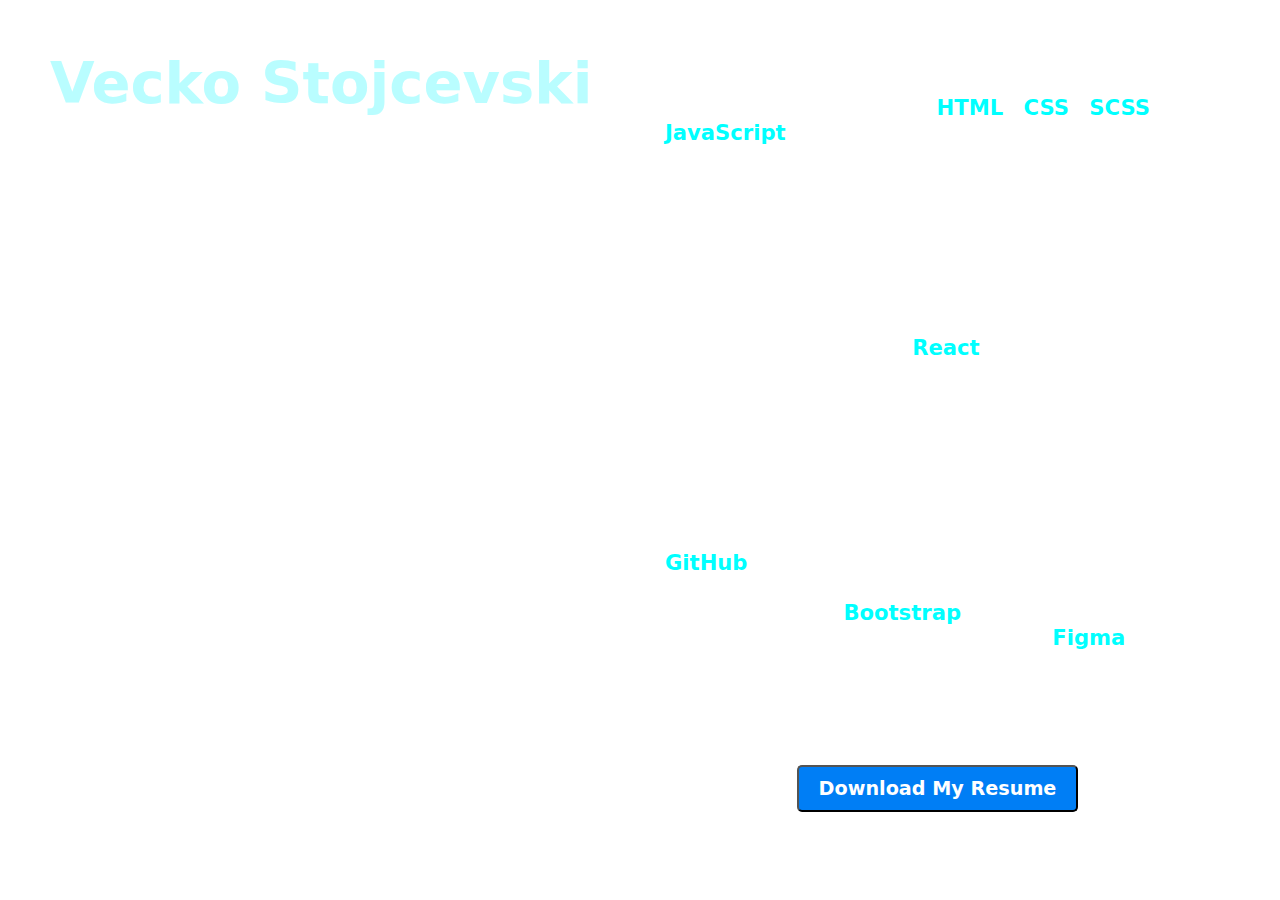
==== commit 8010e201: "Add files via upload" ====
--- a/index.html
+++ b/index.html
@@ -1,577 +1,339 @@
 <!DOCTYPE html>
 <html lang="en">
 <head>
-  <meta charset="UTF-8">
-  <meta name="viewport" content="width=device-width, initial-scale=1.0">
-  <title>Vecko Stojcevski WebDev</title>
-  <link rel="icon" type="image/png" href="images/images.png">
-  <link rel="stylesheet" href="main.css">
+    <meta charset="UTF-8">
+    <meta name="viewport" content="width=device-width, initial-scale=1.0">
+    <link rel="stylesheet" href="style.css">
+    <title>Vecko's Portfolio</title>
 </head>
 <body>
 
-  <header>
-    <ul class="navbar">
-      <li class="nav-member"><a href="">Home</a></li>
-      <li class="nav-member" onclick="skillsToolsAbout()"><a href="#">About</a></li>
-      <li class="nav-member" onclick="toPortfolio()"><a href="#">Portfolio</a></li>
-      <li class="nav-member"><a href="http://127.0.0.1:5500/My%20Blog/my-blog.html" target="_blank">Blog</a></li>
-      <li class="nav-member"><a href="http://127.0.0.1:5500/Contact%20Form/contact-form.html" target="_blank">Contact</a></li>
-    </ul>
-
-    
-    <ul class="social-networks">
-      <li ><a href="https://www.linkedin.com/in/vecko-stojcevski-75827231/?jobid=1234" target="_blank"><img src="images/linkedin.png" alt="linkedin" width="35px" height="auto"></a></li>
-      <li><a href="https://github.com/vecko2" target="_blank"><img src="images/github.png" alt="github" width="35px" height="auto"></a></li>
-      <li><a href="mailto:vs.elt.ict@gmail.com?subject=Subject%20Here&body=Message%20Body%20Here" target="_blank"><img src="images/gmail.png" alt="gmail" width="35px" height="auto"></a></li>
-    </ul>
-  </header>
+  <!-- Hero Section -->
+
+  <div class="hero-section">
+    
+    <!-- About Container -->
+    <div class="hero-part">
+        
+        <div class="hero-part-left">
+            <h1 class="left-title">Vecko Stojcevski</h1>
+            <h3 class="left-subtitle">Frontend Web Developer</h3>
+            <p class="left-small-text">A passionate Frontend Developer focused on creating responsive and interactive web experiences.</p>
+            <div class="left-menu-btns">
+                <button id="about-menu-btn-about" class="menu-btns-CTA">About</button>
+                <button id="about-menu-btn-skills" class="menu-btns-CTA">Skills</button>
+                <button id="about-menu-btn-projects" class="menu-btns-CTA">Projects</button>
+                <a href="mailto:vs.elt.ict@gmail.com?subject=Contact%20Me&body=Hi%20there,%20I%20would%20like%20to%20ask%20you%20about..."><button id="about-menu-btn-contact" class="menu-btns-CTA">Contact me</button></a>
+            </div>
+
+            <div class="left-social-icons">
+                <div class="social-icons-ico"><a href="https://github.com/HappyCoder-2" target="_blank"><svg width="24" xmlns="http://www.w3.org/2000/svg" viewBox="0 0 16 16" fill="white" class="h-6 w-6" aria-hidden="true"><path d="M8 0C3.58 0 0 3.58 0 8c0 3.54 2.29 6.53 5.47 7.59.4.07.55-.17.55-.38 0-.19-.01-.82-.01-1.49-2.01.37-2.53-.49-2.69-.94-.09-.23-.48-.94-.82-1.13-.28-.15-.68-.52-.01-.53.63-.01 1.08.58 1.23.82.72 1.21 1.87.87 2.33.66.07-.52.28-.87.51-1.07-1.78-.2-3.64-.89-3.64-3.95 0-.87.31-1.59.82-2.15-.08-.2-.36-1.02.08-2.12 0 0 .67-.21 2.2.82.64-.18 1.32-.27 2-.27.68 0 1.36.09 2 .27 1.53-1.04 2.2-.82 2.2-.82.44 1.1.16 1.92.08 2.12.51.56.82 1.27.82 2.15 0 3.07-1.87 3.75-3.65 3.95.29.25.54.73.54 1.48 0 1.07-.01 1.93-.01 2.2 0 .21.15.46.55.38A8.013 8.013 0 0016 8c0-4.42-3.58-8-8-8z"></path></svg></a></div>
+                <div class="social-icons-ico"><a href="https://www.linkedin.com/in/vecko-stojcevski-75827231/" target="_blank"><svg width="24" xmlns="http://www.w3.org/2000/svg" viewBox="0 0 24 24" fill="white" class="h-6 w-6" aria-hidden="true"><path d="M20.5 2h-17A1.5 1.5 0 002 3.5v17A1.5 1.5 0 003.5 22h17a1.5 1.5 0 001.5-1.5v-17A1.5 1.5 0 0020.5 2zM8 19H5v-9h3zM6.5 8.25A1.75 1.75 0 118.3 6.5a1.78 1.78 0 01-1.8 1.75zM19 19h-3v-4.74c0-1.42-.6-1.93-1.38-1.93A1.74 1.74 0 0013 14.19a.66.66 0 000 .14V19h-3v-9h2.9v1.3a3.11 3.11 0 012.7-1.4c1.55 0 3.36.86 3.36 3.66z"></path></svg></a></div>
+                <div class="social-icons-ico"><a href="https://codepen.io/Vecko-Stojcevski" target="_blank"><svg width="24" xmlns="http://www.w3.org/2000/svg" viewBox="0 0 64 64" fill="white" class="h-6 w-6" aria-hidden="true"><path d="M3.06 41.732L32 60.932l28.94-19.2V22.268L32 3.068l-28.94 19.2zm57.878 0L32 22.268 3.06 41.732m0-19.463L32 41.47l28.94-19.2M32 3.068v19.2m0 19.463v19.2" stroke-width="5"></path></svg></a></div>
+                <div class="social-icons-ico"><a href="https://www.instagram.com/vecko30/" target="_blank"><svg width="24" xmlns="http://www.w3.org/2000/svg" viewBox="0 0 1000 1000" fill="white" class="h-6 w-6" aria-hidden="true"><path d="M295.42,6c-53.2,2.51-89.53,11-121.29,23.48-32.87,12.81-60.73,30-88.45,57.82S40.89,143,28.17,175.92c-12.31,31.83-20.65,68.19-23,121.42S2.3,367.68,2.56,503.46,3.42,656.26,6,709.6c2.54,53.19,11,89.51,23.48,121.28,12.83,32.87,30,60.72,57.83,88.45S143,964.09,176,976.83c31.8,12.29,68.17,20.67,121.39,23s70.35,2.87,206.09,2.61,152.83-.86,206.16-3.39S799.1,988,830.88,975.58c32.87-12.86,60.74-30,88.45-57.84S964.1,862,976.81,829.06c12.32-31.8,20.69-68.17,23-121.35,2.33-53.37,2.88-70.41,2.62-206.17s-.87-152.78-3.4-206.1-11-89.53-23.47-121.32c-12.85-32.87-30-60.7-57.82-88.45S862,40.87,829.07,28.19c-31.82-12.31-68.17-20.7-121.39-23S637.33,2.3,501.54,2.56,348.75,3.4,295.42,6m5.84,903.88c-48.75-2.12-75.22-10.22-92.86-17-23.36-9-40-19.88-57.58-37.29s-28.38-34.11-37.5-57.42c-6.85-17.64-15.1-44.08-17.38-92.83-2.48-52.69-3-68.51-3.29-202s.22-149.29,2.53-202c2.08-48.71,10.23-75.21,17-92.84,9-23.39,19.84-40,37.29-57.57s34.1-28.39,57.43-37.51c17.62-6.88,44.06-15.06,92.79-17.38,52.73-2.5,68.53-3,202-3.29s149.31.21,202.06,2.53c48.71,2.12,75.22,10.19,92.83,17,23.37,9,40,19.81,57.57,37.29s28.4,34.07,37.52,57.45c6.89,17.57,15.07,44,17.37,92.76,2.51,52.73,3.08,68.54,3.32,202s-.23,149.31-2.54,202c-2.13,48.75-10.21,75.23-17,92.89-9,23.35-19.85,40-37.31,57.56s-34.09,28.38-57.43,37.5c-17.6,6.87-44.07,15.07-92.76,17.39-52.73,2.48-68.53,3-202.05,3.29s-149.27-.25-202-2.53m407.6-674.61a60,60,0,1,0,59.88-60.1,60,60,0,0,0-59.88,60.1M245.77,503c.28,141.8,115.44,256.49,257.21,256.22S759.52,643.8,759.25,502,643.79,245.48,502,245.76,245.5,361.22,245.77,503m90.06-.18a166.67,166.67,0,1,1,167,166.34,166.65,166.65,0,0,1-167-166.34"></path></svg></a></div>
+            </div>
+        </div>
+
+        <div class="hero-part-right">
+            <p class="right-short-text">I am a skilled Frontend Web Developer with excellent knowledge of <span class="bolded-words">HTML</span>, <span class="bolded-words">CSS</span>, <span class="bolded-words">SCSS</span>, and <span class="bolded-words">JavaScript</span>. Passionate about creating responsive, user-friendly websites and web applications, I focus on delivering clean, efficient code and seamless user experiences. With a strong eye for design and attention to detail, I build modern interfaces that are both visually appealing and highly functional.</p>
+            <p class="right-short-text">I am also proficient in <span class="bolded-words">React</span>, which I use to build dynamic, interactive web applications with a focus on modular, reusable components. My experience with React allows me to create fast, scalable solutions, ensuring optimal performance and a smooth user experience across different devices.</p>
+            <p class="right-short-text">Additionally, I have solid experience working with <span class="bolded-words">GitHub</span> for version control, ensuring efficient collaboration and project management. I’m also well-versed in <span class="bolded-words">Bootstrap</span>, using it to rapidly develop responsive layouts, and <span class="bolded-words">Figma</span>, which helps me create detailed design prototypes and translate them into fully functional interfaces with ease.</p>
+            <a href="https://drive.google.com/file/d/1_FLn07nKYTQJU19xCxWbryftZJucFk2_/view" target="_blank"><button class="right-CTA">Download My Resume</button></a>
+        </div>
+
+    </div>
+
+    <!-- Skills Container -->
+
+    <div class="skills-part">
+        
+        <div class="skills-part-left">
+            <h1 class="left-title">Vecko Stojcevski</h1>
+            <h3 class="left-subtitle" id="skills-left-subtitle">My Skills</h3>
+            <p class="left-small-text" id="skills-left-small-text">A strong understanding of the basics</p>
+            <div class="left-menu-btns">
+                <button id="skills-menu-btn-about" class="menu-btns-CTA">About</button>
+                <button id="skills-menu-btn-skills" class="menu-btns-CTA">Skills</button>
+                <button id="skills-menu-btn-projects" class="menu-btns-CTA">Projects</button>
+                <a href="mailto:vs.elt.ict@gmail.com?subject=Contact%20Me&body=Hi%20there,%20I%20would%20like%20to%20ask%20you%20about..."><button id="about-menu-btn-contact" class="menu-btns-CTA">Contact me</button></a>
+            </div>
+
+            <div class="left-social-icons">
+                <div class="social-icons-ico"><a href="https://github.com/HappyCoder-2" target="_blank"><svg width="24" xmlns="http://www.w3.org/2000/svg" viewBox="0 0 16 16" fill="white" class="h-6 w-6" aria-hidden="true"><path d="M8 0C3.58 0 0 3.58 0 8c0 3.54 2.29 6.53 5.47 7.59.4.07.55-.17.55-.38 0-.19-.01-.82-.01-1.49-2.01.37-2.53-.49-2.69-.94-.09-.23-.48-.94-.82-1.13-.28-.15-.68-.52-.01-.53.63-.01 1.08.58 1.23.82.72 1.21 1.87.87 2.33.66.07-.52.28-.87.51-1.07-1.78-.2-3.64-.89-3.64-3.95 0-.87.31-1.59.82-2.15-.08-.2-.36-1.02.08-2.12 0 0 .67-.21 2.2.82.64-.18 1.32-.27 2-.27.68 0 1.36.09 2 .27 1.53-1.04 2.2-.82 2.2-.82.44 1.1.16 1.92.08 2.12.51.56.82 1.27.82 2.15 0 3.07-1.87 3.75-3.65 3.95.29.25.54.73.54 1.48 0 1.07-.01 1.93-.01 2.2 0 .21.15.46.55.38A8.013 8.013 0 0016 8c0-4.42-3.58-8-8-8z"></path></svg></a></div>
+                <div class="social-icons-ico"><a href="https://www.linkedin.com/in/vecko-stojcevski-75827231/" target="_blank"><svg width="24" xmlns="http://www.w3.org/2000/svg" viewBox="0 0 24 24" fill="white" class="h-6 w-6" aria-hidden="true"><path d="M20.5 2h-17A1.5 1.5 0 002 3.5v17A1.5 1.5 0 003.5 22h17a1.5 1.5 0 001.5-1.5v-17A1.5 1.5 0 0020.5 2zM8 19H5v-9h3zM6.5 8.25A1.75 1.75 0 118.3 6.5a1.78 1.78 0 01-1.8 1.75zM19 19h-3v-4.74c0-1.42-.6-1.93-1.38-1.93A1.74 1.74 0 0013 14.19a.66.66 0 000 .14V19h-3v-9h2.9v1.3a3.11 3.11 0 012.7-1.4c1.55 0 3.36.86 3.36 3.66z"></path></svg></a></div>
+                <div class="social-icons-ico"><a href="https://codepen.io/Vecko-Stojcevski" target="_blank"><svg width="24" xmlns="http://www.w3.org/2000/svg" viewBox="0 0 64 64" fill="white" class="h-6 w-6" aria-hidden="true"><path d="M3.06 41.732L32 60.932l28.94-19.2V22.268L32 3.068l-28.94 19.2zm57.878 0L32 22.268 3.06 41.732m0-19.463L32 41.47l28.94-19.2M32 3.068v19.2m0 19.463v19.2" stroke-width="5"></path></svg></a></div>
+                <div class="social-icons-ico"><a href="https://www.instagram.com/vecko30/" target="_blank"><svg width="24" xmlns="http://www.w3.org/2000/svg" viewBox="0 0 1000 1000" fill="white" class="h-6 w-6" aria-hidden="true"><path d="M295.42,6c-53.2,2.51-89.53,11-121.29,23.48-32.87,12.81-60.73,30-88.45,57.82S40.89,143,28.17,175.92c-12.31,31.83-20.65,68.19-23,121.42S2.3,367.68,2.56,503.46,3.42,656.26,6,709.6c2.54,53.19,11,89.51,23.48,121.28,12.83,32.87,30,60.72,57.83,88.45S143,964.09,176,976.83c31.8,12.29,68.17,20.67,121.39,23s70.35,2.87,206.09,2.61,152.83-.86,206.16-3.39S799.1,988,830.88,975.58c32.87-12.86,60.74-30,88.45-57.84S964.1,862,976.81,829.06c12.32-31.8,20.69-68.17,23-121.35,2.33-53.37,2.88-70.41,2.62-206.17s-.87-152.78-3.4-206.1-11-89.53-23.47-121.32c-12.85-32.87-30-60.7-57.82-88.45S862,40.87,829.07,28.19c-31.82-12.31-68.17-20.7-121.39-23S637.33,2.3,501.54,2.56,348.75,3.4,295.42,6m5.84,903.88c-48.75-2.12-75.22-10.22-92.86-17-23.36-9-40-19.88-57.58-37.29s-28.38-34.11-37.5-57.42c-6.85-17.64-15.1-44.08-17.38-92.83-2.48-52.69-3-68.51-3.29-202s.22-149.29,2.53-202c2.08-48.71,10.23-75.21,17-92.84,9-23.39,19.84-40,37.29-57.57s34.1-28.39,57.43-37.51c17.62-6.88,44.06-15.06,92.79-17.38,52.73-2.5,68.53-3,202-3.29s149.31.21,202.06,2.53c48.71,2.12,75.22,10.19,92.83,17,23.37,9,40,19.81,57.57,37.29s28.4,34.07,37.52,57.45c6.89,17.57,15.07,44,17.37,92.76,2.51,52.73,3.08,68.54,3.32,202s-.23,149.31-2.54,202c-2.13,48.75-10.21,75.23-17,92.89-9,23.35-19.85,40-37.31,57.56s-34.09,28.38-57.43,37.5c-17.6,6.87-44.07,15.07-92.76,17.39-52.73,2.48-68.53,3-202.05,3.29s-149.27-.25-202-2.53m407.6-674.61a60,60,0,1,0,59.88-60.1,60,60,0,0,0-59.88,60.1M245.77,503c.28,141.8,115.44,256.49,257.21,256.22S759.52,643.8,759.25,502,643.79,245.48,502,245.76,245.5,361.22,245.77,503m90.06-.18a166.67,166.67,0,1,1,167,166.34,166.65,166.65,0,0,1-167-166.34"></path></svg></a></div>
+            </div>
+        </div>
+
+        <div class="skills-part-right">
+                        
+            <div class="right-skills">
+                <img src="images/html.png" alt="html" width="60px" height="auto" class="skills-icon">
+                <p class="skills-text">Every day I learn about different elements <span class="bolded-words">HTML</span> has to offer. Breaking out of making everything with a &lt;div&gt;&lt;/div&gt;.</p>
+            </div>
+
+            <div class="right-skills">
+                <img src="images/css.png" alt="css" width="60px" height="auto" class="skills-icon">
+                <p class="skills-text">I use <span class="bolded-words">CSS</span>  on a daily basis and I am familiar with modern <span class="bolded-words">CSS</span>  practices <span class="bolded-words">Flex Box</span>  and <span class="bolded-words">Grid</span>.</p>
+            </div>
+
+            <div class="right-skills">
+                <img src="images/js.png" alt="javascript" width="60px" height="auto" class="skills-icon">
+                <p class="skills-text">Regularly working with <span class="bolded-words">JavaScript syntax</span>, such as arrow functions, template literals, ternary operators etc.</p>
+            </div>
+
+            <div class="right-skills">
+                <img src="images/react.png" alt="react" width="60px" height="auto" class="skills-icon">
+                <p class="skills-text">I am highly motivated to begin working with ES6 syntax <span class="bolded-words">React</span> on a professional level. A lot of my free time goes to learning and tinkering with React.</p>
+            </div>
+
+            <div class="right-skills">
+                <img src="images/github.png" alt="github" width="60px" height="auto" class="skills-icon">
+                <p class="skills-text">I use <span class="bolded-words">GitHub</span> to manage my GitHub repositories from my computer. I also easily find source codes in many different languages and use the command-line interface, to make and keep track of any changes.</p>
+            </div>
+
+            <div class="right-skills">
+                <img src="images/bootstrap.png" alt="bootstrap" width="60px" height="auto" class="skills-icon">
+                <p class="skills-text">I use <span class="bolded-words">Bootstrap</span> to create responsive websites, because it is an open-source toolkit, created by Twitter, that contains CSS and JavaScript-based design templates for typography, forms, buttons, navigation, and other interface components.</p>
+            </div>
+
+            <div class="right-skills">
+                <img src="images/figma.png" alt="figma" width="60px" height="auto" class="skills-icon">
+                <p class="skills-text">As I keep using <span class="bolded-words">Figma</span> on a daily basis more subtle workflow improvements are exposed thanks to its collaborative design.</p>
+            </div>
+
+        </div>
+    </div>
+
+    <!-- Projects Container -->
+
+    <div class="project-part">
+        
+        <div class="project-part-left">
+            <h1 class="left-title">Vecko Stojcevski</h1>
+            <h3 class="left-subtitle" id="project-left-subtitle">My Projects</h3>
+            <p class="left-small-text" id="project-left-small-text">I love exploring and creating 🚀 I'm a lifelong learner 🎓</p>
+            <div class="left-menu-btns">
+                <button id="projects-menu-btn-about" class="menu-btns-CTA">About</button>
+                <button id="projects-menu-btn-skills" class="menu-btns-CTA">Skills</button>
+                <button id="projects-menu-btn-projects" class="menu-btns-CTA">Projects</button>
+                <a href="mailto:vs.elt.ict@gmail.com?subject=Contact%20Me&body=Hi%20there,%20I%20would%20like%20to%20ask%20you%20about..."><button id="about-menu-btn-contact" class="menu-btns-CTA">Contact me</button></a>
+            </div>
+
+            <div class="left-social-icons">
+                <div class="social-icons-ico"><a href="https://github.com/HappyCoder-2" target="_blank"><svg width="24" xmlns="http://www.w3.org/2000/svg" viewBox="0 0 16 16" fill="white" class="h-6 w-6" aria-hidden="true"><path d="M8 0C3.58 0 0 3.58 0 8c0 3.54 2.29 6.53 5.47 7.59.4.07.55-.17.55-.38 0-.19-.01-.82-.01-1.49-2.01.37-2.53-.49-2.69-.94-.09-.23-.48-.94-.82-1.13-.28-.15-.68-.52-.01-.53.63-.01 1.08.58 1.23.82.72 1.21 1.87.87 2.33.66.07-.52.28-.87.51-1.07-1.78-.2-3.64-.89-3.64-3.95 0-.87.31-1.59.82-2.15-.08-.2-.36-1.02.08-2.12 0 0 .67-.21 2.2.82.64-.18 1.32-.27 2-.27.68 0 1.36.09 2 .27 1.53-1.04 2.2-.82 2.2-.82.44 1.1.16 1.92.08 2.12.51.56.82 1.27.82 2.15 0 3.07-1.87 3.75-3.65 3.95.29.25.54.73.54 1.48 0 1.07-.01 1.93-.01 2.2 0 .21.15.46.55.38A8.013 8.013 0 0016 8c0-4.42-3.58-8-8-8z"></path></svg></a></div>
+                <div class="social-icons-ico"><a href="https://www.linkedin.com/in/vecko-stojcevski-75827231/" target="_blank"><svg width="24" xmlns="http://www.w3.org/2000/svg" viewBox="0 0 24 24" fill="white" class="h-6 w-6" aria-hidden="true"><path d="M20.5 2h-17A1.5 1.5 0 002 3.5v17A1.5 1.5 0 003.5 22h17a1.5 1.5 0 001.5-1.5v-17A1.5 1.5 0 0020.5 2zM8 19H5v-9h3zM6.5 8.25A1.75 1.75 0 118.3 6.5a1.78 1.78 0 01-1.8 1.75zM19 19h-3v-4.74c0-1.42-.6-1.93-1.38-1.93A1.74 1.74 0 0013 14.19a.66.66 0 000 .14V19h-3v-9h2.9v1.3a3.11 3.11 0 012.7-1.4c1.55 0 3.36.86 3.36 3.66z"></path></svg></a></div>
+                <div class="social-icons-ico"><a href="https://codepen.io/Vecko-Stojcevski" target="_blank"><svg width="24" xmlns="http://www.w3.org/2000/svg" viewBox="0 0 64 64" fill="white" class="h-6 w-6" aria-hidden="true"><path d="M3.06 41.732L32 60.932l28.94-19.2V22.268L32 3.068l-28.94 19.2zm57.878 0L32 22.268 3.06 41.732m0-19.463L32 41.47l28.94-19.2M32 3.068v19.2m0 19.463v19.2" stroke-width="5"></path></svg></a></div>
+                <div class="social-icons-ico"><a href="https://www.instagram.com/vecko30/" target="_blank"><svg width="24" xmlns="http://www.w3.org/2000/svg" viewBox="0 0 1000 1000" fill="white" class="h-6 w-6" aria-hidden="true"><path d="M295.42,6c-53.2,2.51-89.53,11-121.29,23.48-32.87,12.81-60.73,30-88.45,57.82S40.89,143,28.17,175.92c-12.31,31.83-20.65,68.19-23,121.42S2.3,367.68,2.56,503.46,3.42,656.26,6,709.6c2.54,53.19,11,89.51,23.48,121.28,12.83,32.87,30,60.72,57.83,88.45S143,964.09,176,976.83c31.8,12.29,68.17,20.67,121.39,23s70.35,2.87,206.09,2.61,152.83-.86,206.16-3.39S799.1,988,830.88,975.58c32.87-12.86,60.74-30,88.45-57.84S964.1,862,976.81,829.06c12.32-31.8,20.69-68.17,23-121.35,2.33-53.37,2.88-70.41,2.62-206.17s-.87-152.78-3.4-206.1-11-89.53-23.47-121.32c-12.85-32.87-30-60.7-57.82-88.45S862,40.87,829.07,28.19c-31.82-12.31-68.17-20.7-121.39-23S637.33,2.3,501.54,2.56,348.75,3.4,295.42,6m5.84,903.88c-48.75-2.12-75.22-10.22-92.86-17-23.36-9-40-19.88-57.58-37.29s-28.38-34.11-37.5-57.42c-6.85-17.64-15.1-44.08-17.38-92.83-2.48-52.69-3-68.51-3.29-202s.22-149.29,2.53-202c2.08-48.71,10.23-75.21,17-92.84,9-23.39,19.84-40,37.29-57.57s34.1-28.39,57.43-37.51c17.62-6.88,44.06-15.06,92.79-17.38,52.73-2.5,68.53-3,202-3.29s149.31.21,202.06,2.53c48.71,2.12,75.22,10.19,92.83,17,23.37,9,40,19.81,57.57,37.29s28.4,34.07,37.52,57.45c6.89,17.57,15.07,44,17.37,92.76,2.51,52.73,3.08,68.54,3.32,202s-.23,149.31-2.54,202c-2.13,48.75-10.21,75.23-17,92.89-9,23.35-19.85,40-37.31,57.56s-34.09,28.38-57.43,37.5c-17.6,6.87-44.07,15.07-92.76,17.39-52.73,2.48-68.53,3-202.05,3.29s-149.27-.25-202-2.53m407.6-674.61a60,60,0,1,0,59.88-60.1,60,60,0,0,0-59.88,60.1M245.77,503c.28,141.8,115.44,256.49,257.21,256.22S759.52,643.8,759.25,502,643.79,245.48,502,245.76,245.5,361.22,245.77,503m90.06-.18a166.67,166.67,0,1,1,167,166.34,166.65,166.65,0,0,1-167-166.34"></path></svg></a></div>
+            </div>
+
+            <button class="left-btn-archive">View Full Project Archive</button>
+        </div>
+
+        <div class="project-part-right">
+                        
+            <div class="right-project">
+                <img src="images/ethos.png" alt="ethos-icon" width="70px" height="auto" class="project-icon">
+                <p class="project-text">My coding <span class="bolded-words">ethos</span> is centered on <span class="bolded-words">clarity</span>  and <span class="bolded-words">accessibility</span>. Initially, I build to ensure <span class="bolded-words">functionality</span>, but I dedicate considerable effort to refining my code - commenting, organizing, and ensuring it's welcoming to any collaborator.</p>
+            </div>
+
+            <div class="right-project">
+                <img src="images/function.png" alt="function-icon" width="70px" height="auto" class="project-icon">
+                <p class="project-text"><span class="bolded-words">Efficiency</span> and <span class="bolded-words">maintainability</span>  are my mantras. Functional features are good, but sustainable, and adaptable code is the gold standard. It’s not just about making it work; it’s about crafting it to last and be easily managed.</p>
+            </div>
+
+            <div class="right-project">
+                <img src="images/learn.png" alt="learn-icon" width="70px" height="auto" class="project-icon">
+                <p class="project-text">Every challenge is an opportunity to <span class="bolded-words">expand</span> my horizons. I thrive on new projects, as each one is a new chapter of <span class="bolded-words">learning</span> and <span class="bolded-words">growth</span>.</p>
+            </div>
+
+         </div>
+    </div>
+
+    <!-- Table Project Container -->
+
+    <div class="table-project-container">
+        <div class="table-project-title">
+            <div class="projects-back-arrow">&#8592;</div>
+            <div class="projects-back-text">All Project</div>
+        </div>
+
+        <div class="table-project-tables">
+            <table class="table-left" border="0" cellpadding="10" cellspacing="0">
+                <thead>
+                    <tr>
+                        <th>Project's Name</th>
+                        <th>Built with</th>
+                        <th>Link</th>
+                    </tr>
+                </thead>
+                
+                 <tbody>
+                    <!-- Row 1 -->
+                    <tr>
+                        <td>Online Shopping Cart (advanced)</td>
+                        <td><span class="row-built">HTML</span><span class="row-built">CSS</span><span class="row-built">JavaScript</span></td>
+                        <td><a class="link-tag" href="https://github.com/HappyCoder-2/A-Complete-Online-Shopping-Cart.git" target="_blank">GitHub Link</a></td>
+                    </tr>
+                    
+                    <!-- Row 2 -->
+                    <tr>
+                        <td>Online Shopping Cart (simple)</td>
+                        <td><span class="row-built">HTML</span><span class="row-built">CSS</span><span class="row-built">JavaScript</span></td>
+                        <td><a class="link-tag" href="https://github.com/HappyCoder-2/Shopping-Cart.git" target="_blank">GitHub Link</a></td>
+                    </tr>
+    
+                    <!-- Row 3 -->
+                    <tr>
+                        <td>Modern Calculator App (advanced)</td>
+                        <td><span class="row-built">HTML</span><span class="row-built">CSS</span><span class="row-built">JavaScript</span></td>
+                        <td><a class="link-tag" href="https://github.com/HappyCoder-2/A-Modern-Calculator.git" target="_blank">GitHub Link</a></td>
+                    </tr>
+    
+                    <!-- Row 4 -->
+                    <tr>
+                        <td>Calculator App (simple)</td>
+                        <td><span class="row-built">HTML</span><span class="row-built">CSS</span><span class="row-built">JavaScript</span></td>
+                        <td><a class="link-tag" href="https://github.com/HappyCoder-2/Calculator-simple-1.git" target="_blank">GitHub Link</a></td>
+                    </tr>
+    
+                    <!-- Row 5 -->
+                    <tr>
+                        <td>Inflation Calculator (intermediate)</td>
+                        <td><span class="row-built">HTML</span><span class="row-built">CSS</span><span class="row-built">JavaScript</span></td>
+                        <td><a class="link-tag" href="https://github.com/HappyCoder-2/A-Modern-Calculator.git" target="_blank">GitHub Link</a></td>
+                    </tr>
+    
+                    <!-- Row 6 -->
+                    <tr>
+                        <td>Rock Paper Scissors Game App(advanced)</td>
+                        <td><span class="row-built">HTML</span><span class="row-built">CSS</span><span class="row-built">JavaScript</span></td>
+                        <td><a class="link-tag" href="https://github.com/HappyCoder-2/Rock-Paper-Scissors-Game-App.git" target="_blank">GitHub Link</a></td>
+                    </tr>
+    
+                    <!-- Row 7 -->
+                    <tr>
+                        <td>Dice Roller App (advanced)</td>
+                        <td><span class="row-built">HTML</span><span class="row-built">CSS</span><span class="row-built">JavaScript</span></td>
+                        <td><a class="link-tag" href="https://github.com/HappyCoder-2/A-Dice-Roller-App.git" target="_blank">GitHub Link</a></td>
+                    </tr>
+    
+                    <!-- Row 8 -->
+                    <tr>
+                        <td>Weather App (advanced)</td>
+                        <td><span class="row-built">HTML</span><span class="row-built">CSS</span><span class="row-built">JavaScript</span></td>
+                        <td><a class="link-tag" href="https://github.com/HappyCoder-2/A-Modern-Weather-App.git" target="_blank">GitHub Link</a></td>
+                    </tr>
+    
+                    <!-- Row 9 -->
+                    <tr>
+                        <td>Weather App (simple)</td>
+                        <td><span class="row-built">HTML</span><span class="row-built">CSS</span><span class="row-built">JavaScript</span></td>
+                        <td><a class="link-tag" href="https://github.com/HappyCoder-2/Weather-Forecast-App-1.git" target="_blank">GitHub Link</a></td>
+                    </tr>
+    
+                    <!-- Row 10 -->
+                    <tr>
+                        <td>Temperature Conversion App (intermediate)</td>
+                        <td><span class="row-built">HTML</span><span class="row-built">CSS</span><span class="row-built">JavaScript</span></td>
+                        <td><a class="link-tag" href="https://github.com/HappyCoder-2/A-Temperature-Conversion-App.git" target="_blank">GitHub Link</a></td>
+                    </tr>
+                 </tbody>
+            </table>
+    
+    
+            <table class="table-right" border="0" cellpadding="10" cellspacing="0">
+                <thead>
+                    <tr>
+                        <th>Project's Name</th>
+                        <th>Built with</th>
+                        <th>Link</th>
+                    </tr>
+                </thead>
+                
+                 <tbody>
+                    <!-- Row 11 -->
+                    <tr>
+                        <td>Modern Social Network App (advanced)</td>
+                        <td><span class="row-built">HTML</span><span class="row-built">CSS</span><span class="row-built">JavaScript</span></td>
+                        <td><a class="link-tag" href="https://github.com/HappyCoder-2/A-Modern-Social-Network-App.git" target="_blank">GitHub Link</a></td>
+                    </tr>
+    
+                    <!-- Row 12 -->
+                    <tr>
+                        <td>Registration Form (advanced)</td>
+                        <td><span class="row-built">HTML</span><span class="row-built">CSS</span><span class="row-built">JavaScript</span></td>
+                        <td><a class="link-tag" href="https://github.com/HappyCoder-2/A-Modern-Registration-Form.git" target="_blank">GitHub Link</a></td>
+                    </tr>
+    
+                    <!-- Row 13 -->
+                    <tr>
+                        <td>Checked Form for the Web (simple)</td>
+                        <td><span class="row-built">HTML</span><span class="row-built">CSS</span><span class="row-built">JavaScript</span></td>
+                        <td><a class="link-tag" href="https://github.com/HappyCoder-2/A-Checked-Form-for-the-Web.git" target="_blank">GitHub Link</a></td>
+                    </tr>
+    
+                    <!-- Row 14 -->
+                    <tr>
+                        <td>Digital Clock App (intermediate)</td>
+                        <td><span class="row-built">HTML</span><span class="row-built">CSS</span><span class="row-built">JavaScript</span></td>
+                        <td><a class="link-tag" href="https://github.com/HappyCoder-2/A-Digital-Clock.git" target="_blank">GitHub Link</a></td>
+                    </tr>
+    
+                    <!-- Row 15 -->
+                    <tr>
+                        <td>Stopwatch App (intermediate)</td>
+                        <td><span class="row-built">HTML</span><span class="row-built">CSS</span><span class="row-built">JavaScript</span></td>
+                        <td><a class="link-tag" href="https://github.com/HappyCoder-2/A-Stopwatch-App.git" target="_blank">GitHub Link</a></td>
+                    </tr>
+    
+                    <!-- Row 16 -->
+                    <tr>
+                        <td>Image Slider App (advanced)</td>
+                        <td><span class="row-built">HTML</span><span class="row-built">CSS</span><span class="row-built">JavaScript</span></td>
+                        <td><a class="link-tag" href="https://github.com/HappyCoder-2/An-Image-Slider-App.git" target="_blank">GitHub Link</a></td>
+                    </tr>
+    
+                    <!-- Row 17 -->
+                    <tr>
+                        <td>Menu Slider Portfolio (intermediate)</td>
+                        <td><span class="row-built">HTML</span><span class="row-built">CSS</span><span class="row-built">JavaScript</span></td>
+                        <td><a class="link-tag" href="https://github.com/HappyCoder-2/Menu-Slider-Portfolio.git" target="_blank">GitHub Link</a></td>
+                    </tr>
+    
+                    <!-- Row 18 -->
+                    <tr>
+                        <td>Modern Web Design-1</td>
+                        <td><span class="row-built">HTML</span><span class="row-built">CSS</span><span class="row-built">JavaScript</span></td>
+                        <td><a class="link-tag" href="https://github.com/HappyCoder-2/Modern-Web-Design---MediaMarket.git" target="_blank">GitHub Link</a></td>
+                    </tr>
+    
+                    <!-- Row 19 -->
+                    <tr>
+                        <td>Modern Web Design-2</td>
+                        <td><span class="row-built">HTML</span><span class="row-built">CSS</span><span class="row-built">JavaScript</span></td>
+                        <td><a class="link-tag" href="https://github.com/HappyCoder-2/Modern-Web-Design-Project---Men-Outlet-.git" target="_blank">GitHub Link</a></td>
+                    </tr>
+    
+                    <!-- Row 20 -->
+                    <tr>
+                        <td>Modern Web Design-3</td>
+                        <td><span class="row-built">HTML</span><span class="row-built">CSS</span><span class="row-built">JavaScript</span></td>
+                        <td><a class="link-tag" href="https://github.com/HappyCoder-2/Modern-Web-Design-Project---Men-Outlet---2.git" target="_blank">GitHub Link</a></td>
+                    </tr>
+                 </tbody>
+            </table>
+        </div>
+
+
+
+    </div>
+    
+
+  </div>
 
   
-<div class="intro">
-  <p class="hero-1">Vecko Stojcevski</p>
-  <p class="hero-2">&ltFrontEnd Web Developer&gt</p>
-  <p class="hero-3">I love exploring and creating 🚀 I'm a lifelong learner 🎓</p>
-
-  <div class="arrow-down" onclick="nextDiv()"><img class="arrow-img" src="images/keyboard_double_arrow_down_24dp_FILL0_wght400_GRAD0_opsz24.svg" alt="arrow down"></div>
-</div>
-
-<div class="skills" class="scroll-target">
-  <p class="my-skills-1">My Skills</p>
-  <p class="my-skills-2">A strong understanding of the basics</p>
-
-<div class="container-skills">
- 
-  <div class="profile-pic"></div>
-  <div class="skills-descr">
-  <div class="lang-ico"><img src="images/icons8-html-5-96.png" alt="html"></div>
-  <div class="lang-descr">Every day I learn about different elements HTML has to offer. Breaking out of making everything with a &ltdiv&gt&lt/div&gt.</div>
-</div>
-
-<div class="profile-pic merged-row"><img src="images/hero-img.jfif" alt="profile-pic" width="100%" height="auto" style="border-radius: 10%;"></div>
-<div class="skills-descr">
-<div class="lang-ico"><img src="images/icons8-css3-96.png" alt="css"></div>
-<div class="lang-descr">I use CSS on a daily basis and I am familiar with modern CSS practices Flex Box and Grid.</div>
-</div>
-
-<div class="profile-pic merged-row"></div>
-<div class="skills-descr">
-<div class="lang-ico"><img src="images/icons8-javascript-96.png" alt="js"></div>
-<div class="lang-descr">Regularly working with ES6 syntax, such as arrow functions, template literals, ternary operators etc.</div>
-</div>
-
-<div class="profile-pic"></div>
-<div class="skills-descr">
-<div class="lang-ico"><img src="images/icons8-react-native-96.png" alt="react"></div>
-<div class="lang-descr">I am highly motivated to begin working with React on a professional level. A lot of my free time goes to learning and tinkering with React.</div>
-</div>
-
-</div>
-
-<div class="arrow-down" onclick="nextDiv()"><img class="arrow-img" src="images/keyboard_double_arrow_down_24dp_FILL0_wght400_GRAD0_opsz24.svg" alt="arrow down"></div>
-</div>
-
-<div class="tools" class="scroll-target">
-
-  <p class="my-tools-1">Tools</p>
-  <p class="my-tools-2">Other tools I am familiar with</p>
-
-<div class="container-tools">
-
-  <div class="tools-descr">
-    <div class="lang-ico"><img src="images/icons8-git-96.png" alt=""></div>
-    <div class="lang-descr">Daily use of Git for version control on both personal and professional projects. Always looking to increase my knowledge Git commands.</div>
-    </div>
-
-    <div class="tools-descr">
-      <div class="lang-ico"><img src="images/icons8-github-96 (1).png" alt=""></div>
-      <div class="lang-descr">I use GitHub to manage my GitHub repositories from my computer. I also easily find source codes in many different languages and use the command-line interface, to make and keep track of any changes.</div>
-      </div>
-
-      <div class="tools-descr">
-        <div class="lang-ico"><img src="images/icons8-bootstrap-96.png" alt=""></div>
-        <div class="lang-descr">I use Bootstrap to create responsive websites, because it is an open-source toolkit, created by Twitter, that contains CSS and JavaScript-based design templates for typography, forms, buttons, navigation, and other interface components.</div>
-        </div>
-
-        <div class="tools-descr">
-          <div class="lang-ico"><img src="images/icons8-figma-96.png" alt=""></div>
-          <div class="lang-descr">As I keep using Figma on a daily basis more subtle workflow improvements are exposed thanks to its collaborative design.</div>
-          </div>
-
-</div>
-<div class="arrow-down" onclick="nextDiv()"><img class="arrow-img" src="images/keyboard_double_arrow_down_24dp_FILL0_wght400_GRAD0_opsz24.svg" alt="arrow down"></div>
-</div>
-
-<div class="container-about" class="scroll-target">
-<img class="about-pic" src="" alt="">
-  <p class="about-me-1">About me</p>
-  <p class="about-me-2">My <a href="https://drive.google.com/file/d/1qDg1eErLJzwBjC0iyK_t0lY1Ig_ICAj6/view?usp=drive_link" target="_blank">Resume</a></p>
-  <p class="about-me-3">A Brief Rundown</p>
-
-  <div class="about-descr">
-    <div class="lang-ico"><img src="images/icons8-work-96.png" alt=""></div>
-    <div class="lang-descr">I am an ESL Teacher in a small Primary School. Here, I help to create effective and engaging learning environments that foster language acquisition, fluency, accuracy, cultural understanding, and communication skills in primary school students as English learners.</div>
-    </div>
-
-    <div class="about-descr">
-      <div class="lang-ico"><img src="images/icons8-code-96.png" alt=""></div>
-      <div class="lang-descr">I enjoy the Front-end side of things a bit more. Front-end coding learning allowed me to get to know the visual and interactive parts of a website that users directly interact with. It's a creative and dynamic aspect of web development that requires a good understanding of HTML, CSS, and JavaScript. There is a lot of room for creativity and innovation in front-end coding, from designing responsive layouts to implementing animations and interactive elements. Lately I have been learning React Components and Figma while improving my UX/UI skills in the process.</div>
-      </div>
-
-      <div class="about-descr">
-        <div class="lang-ico"><img src="images/icons8-development-96.png" alt=""></div>
-        <div class="lang-descr">My goal is to continuously grow as a developer while staying current with the latest trends and technologies.
-          I would love to work for a team that is passionate about what they create and that is constantly striving to move forward.
-          </div>
-        </div>
-
-        <div class="about-descr">
-          <div class="lang-ico"><img src="images/icons8-running-96.png" alt=""></div>
-          <div class="lang-descr">When I am not coding, I enjoy spending time with my family, hiking, climbing, trail running and the occasional outdoor adventure.</div>
-          </div>
-          <div class="arrow-down" onclick="nextDiv()"><img class="arrow-img" src="images/keyboard_double_arrow_down_24dp_FILL0_wght400_GRAD0_opsz24.svg" alt="arrow down"></div>
-</div>
-
-
-<div class="container-portfolio" class="scroll-target" class="porfolio">
-
-  <p class="portfolio-hero-1">Hi, I'm Vecko Stojcevski</p>
-  <p class="portfolio-hero-2">I'm a FrontEnd Web Developer</p>
-  <p class="portfolio-hero-3">I love exploring and creating 🚀 I'm a lifelong learner 🎓</p>
-
-    <div class="container-portfolio-intro">
-
-    <div class="portfolio-intro">
-    <div class="lang-ico"><img src="images/icons8-accessibility-96.png" alt=""></div>
-    <div class="lang-descr">My coding ethos is centered on clarity and accessibility. Initially, I build to ensure functionality, but I dedicate considerable effort to refining my code - commenting, organizing, and ensuring it's welcoming to any collaborator.</div>
-    </div>
-
-    <div class="portfolio-intro">
-      <div class="lang-ico"><img src="images/icons8-efficiency-96.png" alt=""></div>
-      <div class="lang-descr">Efficiency and maintainability are my mantras. Functional features are good, but sustainable, and adaptable code is the gold standard. It’s not just about making it work; it’s about crafting it to last and be easily managed.</div>
-      </div>
-
-      <div class="portfolio-intro">
-        <div class="lang-ico"><img src="images/icons8-learning-96 (1).png" alt=""></div>
-        <div class="lang-descr">Every challenge is an opportunity to expand my horizons. I thrive on new projects, as each one is a new chapter of learning and growth.</div>
-        </div>
-
-      </div>
-
-      <p class="portfolio-hero-2">Learning projects I have completed</p>
-
-      <div class="projects-learned">
-        <div class="cards-learned">
-          <div class="card-frame"><img src="images/Project-1.png" alt="laptop" class="img-laptop"></div>
-          <p>Travel Blog</p>
-          <div class="lang-used">
-          <img class="project-lang-img" src="images/icons8-html-5-96.png" alt="html">
-          <img class="project-lang-img" src="images/icons8-css3-96.png" alt="css">
-        </div>
-          <button class="btn-projects" onclick="travelBlog()">Check it out</button>
-        </div>
-
-        <div class="cards-learned">
-          <div class="card-frame"><img src="images/Project-2.png" alt="laptop" class="img-laptop"></div>
-          <p>E-commerce</p>
-          <div class="lang-used">
-          <img class="project-lang-img" src="images/icons8-html-5-96.png" alt="html">
-          <img class="project-lang-img" src="images/icons8-css3-96.png" alt="css">
-        </div>
-          <button class="btn-projects" onclick="eCommerce()">Check it out</button>
-        </div>
-
-        <div class="cards-learned">
-          <div class="card-frame"><img src="images/Project-3.png" alt="laptop" class="img-laptop"></div>
-          <p>The Flavourist</p>
-          <div class="lang-used">
-          <img class="project-lang-img" src="images/icons8-html-5-96.png" alt="html">
-          <img class="project-lang-img" src="images/icons8-css3-96.png" alt="css">
-          <img class="project-lang-img" src="images/icons8-bootstrap-96.png" alt="bootstrap">
-        </div>
-          <button class="btn-projects" onclick="theFlavourist()">Check it out</button>
-        </div>
-
-        <div class="cards-learned">
-          <div class="card-frame"><img src="images/Project-4.png" alt="laptop" class="img-laptop"></div>
-          <p>Apartment Therapy</p>
-          <div class="lang-used">
-          <img class="project-lang-img" src="images/icons8-html-5-96.png" alt="html">
-          <img class="project-lang-img" src="images/icons8-css3-96.png" alt="css">
-          <img class="project-lang-img" src="images/icons8-javascript-96.png" alt="javascript">
-        </div>
-          <button class="btn-projects" onclick="theApartment()">Check it out</button>
-        </div>
-
-        <div class="cards-learned">
-          <div class="card-frame"><img src="images/Project-5.png" alt="laptop" class="img-laptop"></div>
-          <p>The Shoebox</p>
-          <div class="lang-used">
-          <img class="project-lang-img" src="images/icons8-html-5-96.png" alt="html">
-          <img class="project-lang-img" src="images/icons8-css3-96.png" alt="css">
-          <img class="project-lang-img" src="images/icons8-javascript-96.png" alt="javascript">
-        </div>
-          <button class="btn-projects" onclick="theShoebox()">Check it out</button>
-        </div>
-
-        <div class="cards-learned">
-          <div class="card-frame"><img src="images/hero-img-2.jfif" alt="laptop" class="img-hero-projects"></div>
-         
-        </div>
-
-      </div>
-      <div class="arrow-down" onclick="nextDiv()"><img class="arrow-img" src="images/keyboard_double_arrow_down_24dp_FILL0_wght400_GRAD0_opsz24.svg" alt="arrow down"></div>
-</div>
-
-<div class="container-project-by-project" class="scroll-target">
-  <p class="project-by-project-title">My 5 Learning Projects - Described</p>
-
-<div class="project-one">
-  <div class="project-one-details">
-  <h1 class="title-projects projectTravel">Project 1 - Travel Blog</h1>
-  <p class="project-one-described">This website is solely dedicated to sharing travel experiences, information, and inspiration through a Travel Blog. The primary aim of creating such a website is to inspire others to share their passion for travel and document their experiences while providing useful information and tips to fellow travelers.
-    <br><br>Overall, HTML code used for creating this project provides a basic structure for a website with a header, navigation menu, main content area with a heading, text, image, list, and links, and a footer with additional links.
-    In summary, CSS code aims to style the navigation menu items with a light blue color, remove underline, and change the color to yellow on hover and red for visited links.
-    </p>
-  </div>
- 
-  <div class="buttons">
-    <button class="cta"><a href="http://127.0.0.1:5500/Learning%20Projects/Project%201%20-%20Travel%20Blog/index.html" target="_blank">Visit Web</a></button>
-    <button class="cta"><a href="https://github.com/vecko2/Travel-Blog.git" target="_blank">Code</a></button>
-    <button class="cta" onclick="workOne()">My Work</button>
-  </div>
-</div>
-
-<div class="project-one">
-  <div class="project-one-details">
-  <h1 class="title-projects projectCommerce">Project 2 - E-commerce</h1>
-  <p class="project-one-described">The e-commerce website, also called an online store, is a virtual platform that allows businesses to sell products and services directly to consumers over the internet. It acts like a digital storefront, replacing the need for a physical brick-and-mortar location. <br><br>
-
-    This e-commerce website can sell physical goods (selling shoes). Some e-commerce websites can provide selling digital products (ebooks, software, music), or even services (consultations, online courses).
-    Each product has a detailed description, image, and pricing.
-    E-commerce website offers customer service options like email support, and social media connection. <br><br>
-    
-    E-commerce websites have become a major part of the retail landscape, and their popularity continues to grow as online shopping becomes increasingly convenient and secure. <br><br>
-    Overall, this code provides a starting point for a basic e-commerce website. It uses classes likely defined in a separate stylesheet (main.css) to style the layout and appearance of the elements.
-        </p>
-  </div>
- 
-  <div class="buttons">
-    <button class="cta"><a href="http://127.0.0.1:5500/Learning%20Projects/Project%202%20-%20E-commerce/index.html" target="_blank">Visit Web</a></button>
-    <button class="cta"><a href="https://github.com/vecko2/E-commerce.git" target="_blank">Code</a></button>
-    <button class="cta" onclick="workTwo()">My Work</button>
-  </div>
-</div>
-
-<div class="project-one">
-  <div class="project-one-details">
-  <h1 class="title-projects projectFlavourist">Project 3 - The Flavourist</h1>
-  <p class="project-one-described">The website uses a clean and semantic HTML structure, making it easy for search engines and browsers to understand the content of the page. <br><br>
-    The website leverages Bootstrap, a popular CSS framework, for layout, styling, and responsiveness. This ensures the website looks good and functions properly across different devices (desktop, tablet, mobile).  
-    The website includes a clear and concise navigation bar at the top, allowing users to easily navigate between different sections of the portfolio, such as "Breakfast," "Lunch," "Dinner," "Salads," and "Dessert."  <br><br>
-    It includes a "Cards" section that uses Bootstrap's card component with a background image and text overlay. This section can be customized to showcase our work in a more creative way. 
-    The website includes a simple footer with copyright information.
-    </p>
-  </div>
- 
-  <div class="buttons">
-    <button class="cta"><a href="http://127.0.0.1:5500/Learning%20Projects/Project%203%20-%20The%20Flavourist/index.html" target="_blank">Visit Web</a></button>
-    <button class="cta"><a href="https://github.com/vecko2/The-Flavourist.git" target="_blank">Code</a></button>
-    <button class="cta" onclick="workThree()">My Work</button>
-  </div>
-</div>
-
-<div class="project-one">
-  <div class="project-one-details">
-  <h1 class="title-projects projectApartment">Project 4 - Apartment Therapy</h1>
-  <p class="project-one-described">This is a HTML and CSS code snippet for a website named "Apartment Therapy". The HTML part includes the structure of the website, such as the header, main content with posts and filters, footer, and links to CSS and JavaScript files. The CSS part defines various styles for different elements of the website, including fonts, mixins for responsive design, variables for colors and fonts, and specific styles for header, main content, filters, products, and footer.
-    <br><br>
-    The JavaScript part includes several functionalities: 
-   </p>
-
-  <p class="project-one-described">
-    <ol class="projects-list">
-      <li class="projects-list-members">1. Opening and closing the mobile menu when clicking on the burger menu icon and the close menu icon.</li>
-      <li class="projects-list-members">2. Implementing functionality to open and close filters when clicking on their respective titles.</li>
-    </ol>
- </p>
-
-  <p class="project-one-described"> It seems like a well-structured and designed website with responsive design and interactive features.
-  </p>
-  </div>
- 
-  <div class="buttons">
-    <button class="cta"><a href="http://127.0.0.1:5500/Learning%20Projects/Project%204%20-%20Apartment%20Therapy/index.html" target="_blank">Visit Web</a></button>
-    <button class="cta"><a href="https://github.com/vecko2/Apartment-Therapy.git" target="_blank">Code</a></button>
-    <button class="cta" onclick="workFour()">My Work</button>
-  </div>
-</div>
-
-<div class="project-one">
-  <div class="project-one-details">
-  <h1 class="title-projects projectShoebox">Project 5 - The Shoebox</h1>
-  <p class="project-one-described">This is a HTML, CSS and JavaScript code snippet for a website named "The Shoebox". 
-    The HTML code defines the structure of the web page, including the header, main content, and footer sections. 
-    The page includes links to external CSS stylesheets, JavaScript files, and external libraries like Slick Carousel. <br><br>
-    It uses image elements for logos, product images, and decorative elements throughout the page. The HTML code also includes input elements like checkboxes and video elements for embedding videos. <br><br>
-    The CSS code defines the styles and layout of the web page, including colors, fonts, sizes, and positioning of various elements.The CSS code includes media queries for responsive design, ensuring the page looks good on different devices and screen sizes.It uses mixins for reusable styles like button styles and responsive design styles.
-    The CSS code also includes styles for hover effects, transitions, animations, and other interactive elements. <br><br>
-    The JavaScript code adds interactivity and functionality to the web page. It includes event listeners for various elements like favorite buttons, product info buttons, and filters buttons, allowing users to interact with the page.
-    The JavaScript code handles click events, toggling classes to show/hide additional information or change the appearance of elements. It includes a function that detects scrolling and displays a "scroll to top" button when the user scrolls down the page.
-    It seems like a well-structured and designed website with responsive design and interactive features.
-    
-    </p>
-  </div>
- 
-  <div class="buttons">
-    <button class="cta"><a href="http://127.0.0.1:5500/Learning%20Projects/Project%205%20-%20The%20Shoebox/index.html" target="_blank">Visit Web</a></button>
-    <button class="cta"><a href="https://github.com/vecko2/The-Shoebox.git" target="_blank">Code</a></button>
-    <button class="cta" onclick="workFive()">My Work</button>
-  </div>
-</div>
-<div class="arrow-down" onclick="nextDiv()"><img class="arrow-img" src="images/keyboard_double_arrow_down_24dp_FILL0_wght400_GRAD0_opsz24.svg" alt="arrow down"></div>
-</div>
-
-<div class="container-my-work">
-  <p class="project-by-project-title">My Working Projects</p>
-  <div class="grid-my-work">
-    <div class="cards-my-work">
-      <div class="column-one">
-      <h1 class="card-title titleTravel">Travel Blog</h1>
-      
-      <div class="used-code">
-      <img src="images/icons8-html-5-96.png" alt="html" width="20%" height="auto">
-      <img src="images/icons8-css3-96.png" alt="css" width="20%" height="auto">
-    </div>
-     
-    <p class="grid-area-descript">This is a web page about КАЈМАКЧАЛАН, a mountain peak. The HTML structure includes elements like the &ltheader&gt for the main heading, &ltmain&gt for the main content, and &ltfooter&gt for links related to the content.
-      In the &lthead&gt section, I specified the character set, title, and linked to a custom favicon and an external CSS file named "main.css" for styling.
-      I used multiple &ltstyle&gt tags within the &lthead&gt section to define various styles for elements like buttons, headings &lth1&gt, paragraphs &ltp&gt, tables, and a card layout with images and descriptions. These styles ensure a consistent and visually appealing design throughout the web page.
-      I also added buttons with links &lta&gt for external resources related to the mountain peak, such as routes, experiences, and additional information.
-      Within the &ltbody&gt section, I structured the content with headings, paragraphs, an image, a table listing other peaks, and a responsive card layout showcasing different peaks around КАЈМАКЧАЛАН.
-      </p>
-     
-    <div class="grid-cta">
-        <button class="cta-work"><a href="http://127.0.0.1:5500/Working%20Projects/Homework%201%20-%20A%20Mountain/index.html" target="_blank">Visit Web</a></button>
-        <button class="cta-work"><a href="https://github.com/vecko2/A-Mountain.git" target="_blank">Code</a></button>
-      </div>
-    </div>
-
-    <div class="column-two">
-      <div class="card-img">
-        <img src="img-portfoli/project-hm-1.png" alt="card-img">
-      </div>
-    </div>
-      
-    </div>
-    </div>
-
-
-    <div class="grid-my-work">
-      <div class="cards-my-work">
-        <div class="column-one">
-        <h1 class="card-title titleRun">On the Run</h1>
-        
-        <div class="used-code">
-        <img src="images/icons8-html-5-96.png" alt="html" width="20%" height="auto">
-        <img src="images/icons8-css3-96.png" alt="css" width="20%" height="auto">
-      </div>
-       
-      <p class="grid-area-descript">I created an HTML and CSS code snippet for a website titled "On the Run," focusing on trail running products. The HTML structure includes elements like &ltheader&gt for navigation, &ltmain&gt for the main content, and &ltfooter&gt for footer links and social media icons.
-        The main content area features a grid layout displaying individual products with images, descriptions, prices, and a "Buy" button.
-        I applied responsive design techniques using CSS media queries to adjust the layout and grid columns for different screen sizes. For example, on smaller screens, the products grid switches to two columns, and on even smaller screens, it adapts to a single column layout for better readability and user experience.
-        In the &ltfooter&gt, I organized footer links into different sections and included social media icons with links for Facebook, Instagram, and LinkedIn.
-        Overall, this code snippet showcases my skills in HTML for structuring content and CSS for styling and responsive design, creating a visually appealing and user-friendly website for a trail running product collection.
-        
-        </p>
-       
-      <div class="grid-cta">
-          <button class="cta-work"><a href="http://127.0.0.1:5500/Working%20Projects/Homework%202%20-%20E-commerce/index.html" target="_blank">Visit Web</a></button>
-          <button class="cta-work"><a href="https://github.com/vecko2/On-the-Run.git" target="_blank">Code</a></button>
-        </div>
-      </div>
-  
-      <div class="column-two">
-        <div class="card-img">
-          <img src="img-portfoli/project-hm-2.png" alt="card-img">
-        </div>
-      </div>
-        
-      </div>
-      </div>
-
-      <div class="grid-my-work">
-        <div class="cards-my-work">
-          <div class="column-one">
-          <h1 class="card-title titleFlavourist">The Flavourist</h1>
-          
-          <div class="used-code">
-          <img src="images/icons8-html-5-96.png" alt="html" width="20%" height="auto">
-          <img src="images/icons8-css3-96.png" alt="css" width="20%" height="auto">
-          <img src="images/icons8-bootstrap-96.png" alt="bootstrap" width="20%" height="auto">
-        </div>
-         
-        <p class="grid-area-descript">I developed an HTML and CSS code for a website called "The Flavourist" focusing on recipes and culinary content. In the HTML section, I included elements such as &ltheader&gt, &ltmain&gt, and &ltfooter&gt to structure the page.
-          The &lthead&gt section contains meta tags for character set and viewport settings, along with links to external CSS file for styling. I also included Bootstrap CSS via a CDN link for additional styling and responsiveness.
-          In the &ltheader&gt section, I created a navigation bar with Bootstrap classes for responsiveness. The navigation includes links for different meal categories like Breakfast, Lunch, Dinner, Salads, etc. There's also a search form and login/signup buttons aligned to the right.
-          The &ltmain&gt section features a hero section with a background image and a welcoming message. It also includes two prominent buttons styled using Bootstrap classes.
-          Further down in the main content area, I used a card-based layout to showcase recipe cards. Each card includes an image, recipe name, description, a "Recipe" button, and additional details like serving size, difficulty, and cooking time.
-          In the CSS section, I applied custom styles for elements like header lists, hero section, recipe buttons, and footer. For instance, I set a specific font family for the header lists, styled the hero section's background image, and customized the recipe buttons' appearance.
-          Overall, this code snippet demonstrates my proficiency in HTML, CSS, and Bootstrap for creating a visually appealing and user-friendly website focused on culinary content and recipes.
-          
-          </p>
-         
-        <div class="grid-cta">
-            <button class="cta-work"><a href="http://127.0.0.1:5500/Working%20Projects/Homework%203%20-%20The%20Flavourist/index.html" target="_blank">Visit Web</a></button>
-            <button class="cta-work"><a href="https://github.com/vecko2/The-Flavourist-Restaurant.git" target="_blank">Code</a></button>
-          </div>
-        </div>
-    
-        <div class="column-two">
-          <div class="card-img">
-            <img src="img-portfoli/project-hm-3.png" alt="card-img">
-          </div>
-        </div>
-          
-        </div>
-        </div>.
-
-        <div class="grid-my-work">
-          <div class="cards-my-work">
-            <div class="column-one">
-            <h1 class="card-title">Mountain Lodge</h1>
-            
-            <div class="used-code">
-            <img src="images/icons8-html-5-96.png" alt="html" width="20%" height="auto">
-            <img src="images/icons8-css3-96.png" alt="css" width="20%" height="auto">
-          </div>
-           
-          <p class="grid-area-descript">I crafted an HTML and CSS code snippet for a website named "Mountain Lodge," focusing on showcasing a serene mountain cabin experience. In the HTML section, I structured the page with elements like &ltheader&gt, &ltmain&gt, and &ltfooter&gt, ensuring a well-organized layout.
-            The &lthead&gt section includes meta tags for character set and viewport settings, along with links to the main CSS file for styling. I also added a custom favicon for the website.
-            The &ltheader&gt features a navigation bar within a hero section, showcasing a mountain cabin logo and navigation links such as "About Us," "Cabin Location," "Services," and "Book Now." Below the navigation, there's a call-to-action (CTA) section with a welcoming message and a prominent "Plan Now" button styled for attention.
-            Moving to the &ltmain&gt section, it begins with a motivational quote styled elegantly. Below that, there's a main content area with two posts displayed side by side. Each post includes an image, a title, and a "Plan Now" button, maintaining a consistent design and user flow.
-            The CSS section defines styles for various elements throughout the page. I used a custom font called "font-alata" for text elements, ensuring a cohesive visual identity. The header utilizes a background image for a captivating hero section, while the navigation and CTA section are styled for readability and user interaction.
-            The "Plan Now" buttons and decorative elements like the quote divider and button hover effects are designed to enhance user engagement and visual appeal.
-            Overall, this code snippet demonstrates my skills in HTML and CSS, showcasing a responsive and visually appealing website for a mountain lodge experience.
-            
-            </p>
-           
-          <div class="grid-cta">
-              <button class="cta-work"><a href="http://127.0.0.1:5500/Working%20Projects/Homework%204%20-%20Mountain%20Lodge/index.html" target="_blank">Visit Web</a></button>
-              <button class="cta-work"><a href="https://github.com/vecko2/Mountain-Lodge.git" target="_blank">Code</a></button>
-            </div>
-          </div>
-      
-          <div class="column-two">
-            <div class="card-img">
-              <img src="img-portfoli/project-hm-4.png" alt="card-img">
-            </div>
-          </div>
-            
-          </div>
-          </div>
-
-          <div class="grid-my-work">
-            <div class="cards-my-work">
-              <div class="column-one">
-              <h1 class="card-title titleApartment">Apartment Therapy</h1>
-              
-              <div class="used-code">
-              <img src="images/icons8-html-5-96.png" alt="html" width="20%" height="auto">
-              <img src="images/icons8-css3-96.png" alt="css" width="20%" height="auto">
-              <img src="images/icons8-javascript-96.png" alt="javascript" width="20%" height="auto">
-            </div>
-             
-            <p class="grid-area-descript">I developed an HTML and CSS code for a website called "Apartment Therapy". 
-              First, I've set up the basic structure of the HTML document with the necessary meta tags, title, favicon, and linking the CSS file. Inside the body, I've created a header section with a navigation bar containing links and a logo. There's also a mobile menu with a burger icon and a close icon, along with an overlay for the mobile menu.
-              Below the header, there's a main section with various content. It includes a top section with a decorative line, a main post section with images and titles, an about section describing Apartment Therapy, and a main content section with filters and product listings.
-              The filters section has different categories like Cleaning, Decoration, Cooking Tools, and Home Essentials, each with checkboxes. The main content also includes product listings with images, descriptions, prices, and a buy button for each product.
-              Finally, there's a footer section with links to different categories, privacy policy, and social media icons.
-              Moving on to the CSS code, I've defined fonts using @font-face and created mixins for common styles like flexbox properties and button styles. The CSS also includes media queries for responsive design, ensuring the layout adjusts well on different devices.
-              I've used variables for colors and font families to maintain consistency throughout the design. The CSS also includes styles for the header, main content, filters, products, and footer sections, making sure everything looks cohesive and visually appealing.
-              In the JavaScript code, I've added functionality for opening and closing the mobile menu, and a function to change the header background color based on scroll position.
-              Overall, this code creates a stylish and functional website for Apartment Therapy, showcasing products and providing a pleasant user experience across devices.
-              
-              </p>
-             
-            <div class="grid-cta">
-                <button class="cta-work"><a href="http://127.0.0.1:5500/Working%20Projects/Homework%205%20-%20Apartment%20Therapy/index.html" target="_blank">Visit Web</a></button>
-                <button class="cta-work"><a href="https://github.com/vecko2/Apartment-Therapy-My-Work.git" target="_blank">Code</a></button>
-              </div>
-            </div>
-        
-            <div class="column-two">
-              <div class="card-img">
-                <img src="img-portfoli/project-hm-5.png" alt="card-img">
-              </div>
-            </div>
-              
-            </div>
-            </div>
-
-            <div class="grid-my-work">
-              <div class="cards-my-work">
-                <div class="column-one">
-                <h1 class="card-title titleMountain">Mountain Adventures</h1>
-                
-                <div class="used-code">
-                <img src="images/icons8-html-5-96.png" alt="html" width="20%" height="auto">
-                <img src="images/icons8-css3-96.png" alt="css" width="20%" height="auto">
-                <img src="images/icons8-javascript-96.png" alt="javascript" width="20%" height="auto">
-              </div>
-               
-              <p class="grid-area-descript">I created an HTML and CSS layout for a website called "Mountain Adventures," focusing on an outdoor adventure theme. In the HTML part, I structured the page with elements like &ltheader&gt, &ltmain&gt, and &ltfooter&gt, ensuring a clear and organized layout.
-                The &lthead&gt section includes meta tags for character set and viewport settings, along with links to the main CSS file for styling. I also added a custom favicon for the website.
-                Inside the &ltheader&gt, there's a navigation bar with links like "Home," "Shop," and "Sale." The logo is also included within this navigation bar.
-                The main content area features a hero shot background image and a prominent heading for the "New Collection." Below that, there's a paragraph highlighting the company's background and achievements.
-                Within the main content, I structured three cards for different product categories: clothing, equipment, and footwear. Each card includes a title, description, and a "View all" button styled as a call-to-action.
-                Moving on to the footer, it's designed with a distributed layout, featuring sections for company information, contact details, and social media icons. The footer design ensures a professional and comprehensive presentation of the company.
-                In the CSS part, I utilized custom fonts for consistent typography throughout the website. I also applied responsive design techniques using media queries to ensure the layout adjusts well on different devices, maintaining a user-friendly experience.
-                Overall, this code showcases my skills in HTML, CSS, and responsive design, presenting a visually appealing and functional website layout for "Mountain Adventures."
-                </p>
-               
-              <div class="grid-cta">
-                  <button class="cta-work"><a href="http://127.0.0.1:5500/Working%20Projects/Homework%206%20-%20A%20Shop/index.html" target="_blank">Visit Web</a></button>
-                  <button class="cta-work"><a href="https://github.com/vecko2/A-Mountain-Adventures.git
-                    " target="_blank">Code</a></button>
-                </div>
-              </div>
-          
-              <div class="column-two">
-                <div class="card-img">
-                  <img src="img-portfoli/project-hm-6.png" alt="card-img">
-                </div>
-              </div>
-                
-              </div>
-              </div>
-  
-
-  </div>
-
-  <script src="script.js"></script>
+ <script src="script.js"></script>   
 </body>
-
-<footer>
-  <div class="footer-container">
-    <div class="footer-my-name">Vecko Stojcevski</div>
-    <div class="footer-links">
-      <div class="footer-head">Links</div>
-      <div class="footer-links-title">
-        <a href="#" onclick="footAbout()">About</a>
-        <a href="" onclick="toPortfolio()">Portfolio</a>
-        <a href="http://127.0.0.1:5500/My%20Blog/my-blog.html" target="_blank">Blog</a>
-        <a href="http://127.0.0.1:5500/Contact%20Form/contact-form.html" target="_blank">Contact me</a>
-      </div>
-    </div>
-    
-    <div class="footer-contact-me">
-      <div class="contact-head">Get in touch</div>
-      <div class="contact-me-icons">
-        <a href="https://www.linkedin.com/in/vecko-stojcevski-75827231/?jobid=1234" target="_blank"><img src="images/linkedin.png" alt="linkedin" width="40px" height="auto"></a>
-       <a href="https://github.com/vecko2" target="_blank"><img src="images/github.png" alt="github" width="40px" height="auto"></a>
-      <a href="mailto:vs.elt.ict@gmail.com?subject=Subject%20Here&body=Message%20Body%20Here" target="_blank"><img src="images/gmail.png" alt="gmail" width="40px" height="auto"></a>
-      </div>
-    </div>
-  </div>
-</footer>
 </html>--- a/style.css
+++ b/style.css
@@ -0,0 +1,468 @@
+* {
+  margin: 0;
+  padding: 0;
+  box-sizing: border-box;
+  font-family: system-ui, -apple-system, BlinkMacSystemFont, 'Segoe UI', Roboto, Oxygen, Ubuntu, Cantarell, 'Open Sans', 'Helvetica Neue', sans-serif;
+}
+
+
+/* Hero Section */
+
+.hero-section {
+  color: #fff;
+  background-image: url(images/pega-crm-hero-bg.jpg);
+  background-size: cover;
+  background-repeat: no-repeat;
+  background-attachment: fixed;
+  height: 100vh;
+  max-height: 100%;
+}
+
+.hero-part {
+  padding: 100px;
+  display: flex;
+  flex-direction: row;
+  column-gap: 30px;
+}
+
+.hero-part-left, .hero-part-right {
+    flex-basis: 50%;
+}
+
+.hero-part-left {
+    display: flex;
+    flex-direction: column;
+    row-gap: 30px;
+}
+
+.left-title {
+    font-size: 3em;
+    color: rgb(185, 253, 255);
+}
+
+.left-subtitle {
+    font-size: 1.6em;
+}
+
+.left-small-text{
+    font-size: 1.2em;
+}
+
+.left-menu-btns {
+    display: flex;
+    flex-direction: column;
+    align-items: flex-start;
+    justify-content: space-between;
+    row-gap: 10px;
+}
+
+.menu-btns-CTA {
+    width: 150px;
+    padding: 5px 10px;
+    text-align: left;
+    border: none;
+    background-color:transparent;
+    font-size: 1.2em;
+    color: #fff;
+    cursor: pointer;
+    border-bottom: 1px solid transparent;
+}
+
+.menu-btns-CTA:hover{
+    border-bottom: 1px solid cyan;
+    transition: border-bottom 0.3s ease-in-out;
+}
+
+.left-social-icons {
+    display: flex;
+    flex-direction: row;
+    align-items: center;
+    column-gap: 40px;
+}
+
+.hero-part-right {
+    display: flex;
+    flex-direction: column;
+    justify-content: space-evenly;
+    align-items: center;
+    text-align: justify;
+}
+
+.right-short-text {
+    font-size: 1.1em;
+    padding: 20px;
+}
+
+.right-short-text:hover {
+    background-color: rgba(255, 255, 255, 0.1);
+    color: #fff;
+    border-radius: 5px;
+}
+
+.bolded-words {
+    font-weight: bold;
+    color: cyan;
+}
+
+.right-CTA, 
+.left-btn-archive{
+    padding: 10px 20px;
+    font-size: 1em;
+    cursor: pointer;
+    margin-top: 20px;
+    background-color: rgb(0, 126, 245);
+    color: #fff;
+    font-weight: bold;
+    cursor: pointer;
+    border-radius: 5px;
+}
+
+.right-CTA:hover,
+.left-btn-archive:hover{
+    background-color: lightblue;
+    color: navy;
+    transition: color 0.3s ease-in-out, background-color 0.3s ease-in-out;
+}
+
+/* Skills Container */
+
+.skills-part{
+    padding: 90px;
+  display: flex;
+  flex-direction: row;
+  column-gap: 30px;
+}
+
+.skills-part-left, .skills-part-right {
+    flex-basis: 50%;
+}
+
+.skills-part-left {
+    display: flex;
+    flex-direction: column;
+    row-gap: 30px;
+}
+
+#skills-left-subtitle{
+    font-size: 1.6em;
+}
+
+#skills-left-small-text{
+    font-size: 1.2em;
+}
+
+.skills-part-right {
+    font-size: 1.2em;
+    display: flex;
+    flex-direction: column;
+    align-items: center;
+}
+
+.right-skills {
+  display: flex;
+  flex-direction: row;
+  align-items: center;
+  justify-content: space-between;
+  gap: 10px;
+  padding: 10px;
+  border-radius: 5px;
+}
+
+.right-skills:hover{
+    background-color: rgba(255, 255, 255, 0.1);
+}
+
+.skills-text{
+    text-align: justify;
+    font-size: .9em;
+}
+
+/* Projects Container */
+
+.project-part {
+    padding: 100px;
+    display: flex;
+    flex-direction: row;
+    column-gap: 30px;
+}
+
+.project-part-left, .project-part-right {
+    flex-basis: 50%;
+}
+
+.project-part-left {
+    display: flex;
+    flex-direction: column;
+    row-gap: 30px;
+}
+
+#project-left-subtitle{
+    font-size: 1.6em;
+}
+
+#project-left-small-text{
+    font-size: 1.2em;
+}
+
+.project-part-right {
+    font-size: 1.2em;
+    display: flex;
+    flex-direction: column;
+    align-items: center;
+    gap: 20px;
+}
+
+.right-project {
+  display: flex;
+  flex-direction: column;
+  align-items: center;
+  justify-content: space-between;
+  gap: 10px;
+  padding: 10px;
+  border-radius: 5px;
+  border: 1px solid transparent;
+}
+
+.right-project:hover{
+    background-color: rgba(255, 255, 255, 0.1);
+    border: 1px solid cyan;
+}
+
+.skills-text,
+.project-text{
+    text-align: justify;
+    font-size: .9em;
+}
+
+/* Table Project Container */
+
+.table-project-container{
+    padding: 60px;
+    display: none;
+    flex-direction: column;
+}
+
+.table-project-title{
+    display: flex;
+    flex-direction: row;
+    align-items: center;
+    justify-content: space-between;
+    margin-bottom: 40px;
+}
+
+.projects-back-text{
+    font-size: 2em;
+}
+
+.projects-back-arrow{
+    font-size: 2em;
+    cursor: pointer;
+}
+
+.row-built{
+    background-color: rgba(255, 255, 255, 0.1);
+    color: cyan;
+    padding: 5px 10px;
+    border-radius: 20px;
+    margin-right: 10px;
+    font-size: .8em;
+}
+
+.link-tag {
+  text-decoration: none;
+  font-style: none;
+  color: cyan;
+  font-size: .9em;
+}
+
+td {
+    height: 50px;
+    padding: 5px 20px;
+    border-bottom: 1px solid;
+}
+
+.table-project-tables {
+  display: flex;
+  flex-direction: row;
+  column-gap: 50px;
+}
+
+th {
+    height: 40px;
+    font-size: 1.2em;
+    font-style: italic;
+    text-align: left;
+    border-top: 1px solid;
+    border-bottom: 1px solid;
+}
+
+/* RESPONSIVE DESIGN */
+/* MOBILE */
+@media (min-width:375px) and (max-width:767px) {
+    .hero-part,
+    .skills-part,
+    .project-part,
+    .table-project-container {
+        padding: 20px;
+        column-gap: 10px;
+        font-size: .5em;
+      }
+
+      .skills-icon,
+      .project-icon{
+        width: 20px;
+      }
+
+      .social-icons-ico svg{
+        width: 20px;
+      }
+
+      .left-social-icons {
+        column-gap: 15px;
+    }
+
+    .hero-part-right {
+        display: flex;
+        flex-direction: column;
+        justify-content: space-evenly;
+        align-items: center;
+    }
+
+    .right-short-text {
+        padding: 10px;
+    }
+
+    .table-project-container{
+        padding: 20px;
+        font-size: .6em;
+    }
+
+    .table-project-tables{
+        flex-wrap: wrap;
+    }
+
+    .hero-section {
+ background-size:cover;
+  background-repeat:repeat-y;
+  height: 200vh;
+  max-height: 100%;
+    }
+}
+
+/* TABLET */
+@media (min-width:768px) and (max-width:991px) {
+    .hero-part,
+    .skills-part,
+    .project-part,
+    .table-project-container {
+        padding: 40px;
+        column-gap: 10px;
+        font-size: .9em;
+      }
+
+      .skills-icon,
+      .project-icon{
+        width: 20px;
+      }
+
+      .social-icons-ico svg{
+        width: 20px;
+      }
+
+      .left-social-icons {
+        column-gap: 15px;
+    }
+
+    .hero-part-right {
+        display: flex;
+        flex-direction: column;
+        justify-content: space-evenly;
+        align-items: center;
+    }
+
+    .right-short-text {
+        padding: 10px;
+    }
+
+    .table-project-container{
+        padding: 50px;
+        font-size: 1em;
+    }
+
+    .table-project-tables{
+        flex-wrap: wrap;
+    }
+
+    .hero-section {
+ background-size:cover;
+  background-repeat:repeat-y;
+  height: 220vh;
+  max-height: 100%;
+    }
+}
+
+/* LAPTOP */
+@media (min-width:992px) and (max-width:1199px) {
+    .hero-part,
+    .skills-part,
+    .project-part,
+    .table-project-container {
+        padding: 50px;
+        column-gap: 10px;
+        font-size: 1.2em;
+      }
+
+      .skills-icon,
+      .project-icon{
+        width: 40px;
+      }
+
+      .social-icons-ico svg{
+        width: 20px;
+      }
+
+      .left-social-icons {
+        column-gap: 15px;
+    }
+
+    .right-short-text {
+        padding: 20px;
+    }
+
+    .table-project-container{
+        padding: 20px;
+        font-size: .8em;
+    }
+}
+
+/* DESKTOP AND ABOVE */
+@media (min-width:1200px) {
+    .hero-part,
+    .skills-part,
+    .project-part {
+        padding: 50px;
+        column-gap: 10px;
+        font-size: 1.2em;
+      }
+
+      .skills-icon,
+      .project-icon{
+        width: 40px;
+      }
+
+      .social-icons-ico svg{
+        width: 20px;
+      }
+
+      .left-social-icons {
+        column-gap: 15px;
+    }
+
+    .right-short-text {
+        padding: 20px;
+    }
+
+    .table-project-container{
+        padding: 50px;
+    }
+}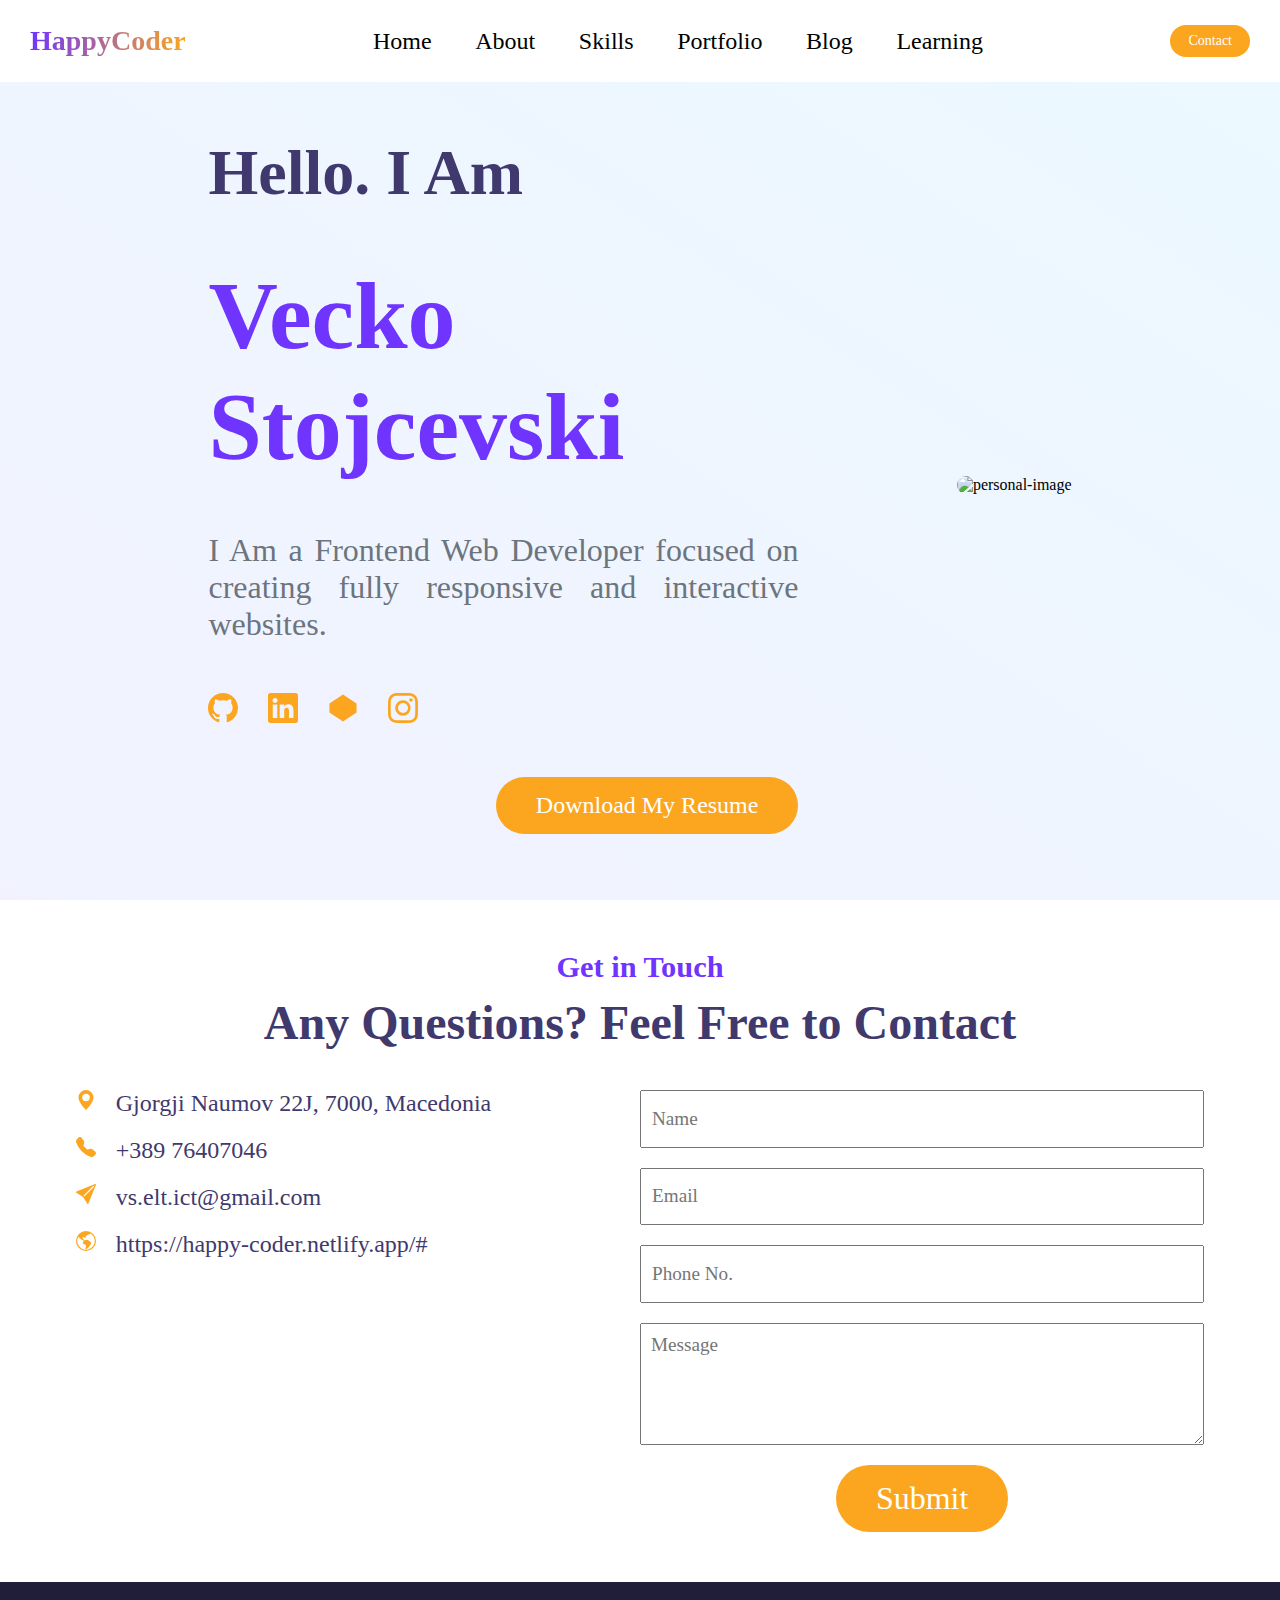
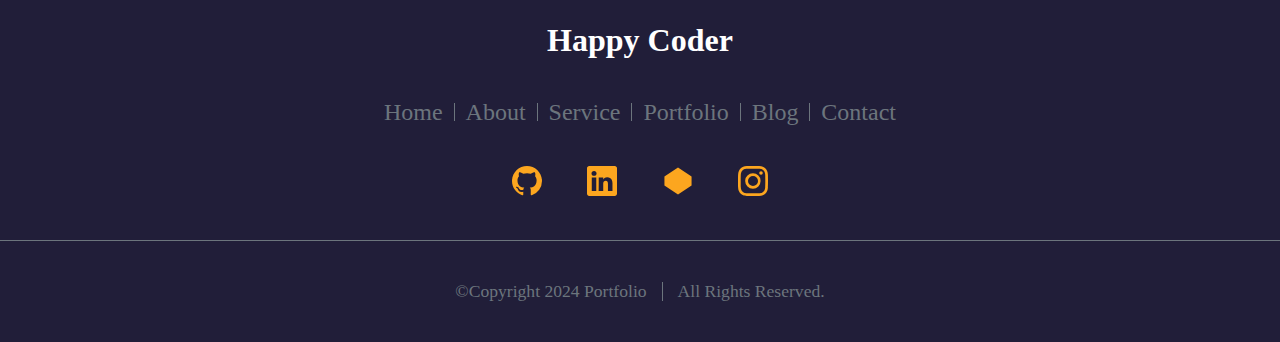
==== commit 73c97eec: "Add files via upload" ====
--- a/index.html
+++ b/index.html
@@ -1,339 +1,663 @@
 <!DOCTYPE html>
 <html lang="en">
+
 <head>
     <meta charset="UTF-8">
     <meta name="viewport" content="width=device-width, initial-scale=1.0">
     <link rel="stylesheet" href="style.css">
-    <title>Vecko's Portfolio</title>
+    <link rel="stylesheet" href="https://cdn.jsdelivr.net/npm/bootstrap-icons@1.11.3/font/bootstrap-icons.min.css">
+    <title>HappyCoder's Portfolio</title>
 </head>
+
 <body>
 
-  <!-- Hero Section -->
-
-  <div class="hero-section">
-    
-    <!-- About Container -->
-    <div class="hero-part">
+    <!-- NAV-BAR -->
+    <nav class="nav-bar" id="nav-bar-laptop">
+        <a id="logo-link" href="#">
+            <div class="logo-laptop">HappyCoder</div>
+        </a>
+
+        <div class="menu-burger-icon">
+            <svg xmlns="http://www.w3.org/2000/svg" width="20" height="20" fill="#FCA61F" class="bi bi-list" viewBox="0 0 16 16">
+                <path fill-rule="evenodd" d="M2.5 12a.5.5 0 0 1 .5-.5h10a.5.5 0 0 1 0 1H3a.5.5 0 0 1-.5-.5m0-4a.5.5 0 0 1 .5-.5h10a.5.5 0 0 1 0 1H3a.5.5 0 0 1-.5-.5m0-4a.5.5 0 0 1 .5-.5h10a.5.5 0 0 1 0 1H3a.5.5 0 0 1-.5-.5"/>
+              </svg>
+        </div>
+
+        <div class="menu-laptop">
+            <div class="menu-laptop-icons" id="icon-home">Home</div>
+            <div class="menu-laptop-icons" id="icon-about">About</div>
+            <div class="menu-laptop-icons" id="icon-skills">Skills</div>
+            <div class="menu-laptop-icons" id="icon-portfolio">Portfolio</div>
+            <div class="menu-laptop-icons" id="icon-blog">Blog</div>
+            <div class="menu-laptop-icons" id="icon-learning">Learning</div>
+        </div>
+
+        <div class="contact-btn-laptop">
+            <a
+                href="mailto:vs.elt.ict@gmail.com?subject=Contact%20Me&body=Hi%20there,%20I%20would%20like%20to%20ask%20you%20about..."><button
+                    class="nav-laptop-CTA">Contact</button></a>
+        </div>
+    </nav>
+    <!-- nav-bar ends here -->
+
+    <!-- HERO - Container -->
+    <div class="hero-container">
+        <div class="hero-two-columns">
+            <div class="left-column">
+                <div class="left-subtitle">Hello. I Am</div>
+                <div class="left-title">Vecko Stojcevski</div>
+                <div class="left-text">I Am a Frontend Web Developer focused on creating fully responsive and
+                    interactive websites.</div>
+                <div class="left-social-icons">
+                    <a href="https://github.com/HappyCoder-2" target="_blank"><svg xmlns="http://www.w3.org/2000/svg"
+                            width="30" height="30" fill="currentColor" class="bi bi-github" viewBox="0 0 16 16">
+                            <path
+                                d="M8 0C3.58 0 0 3.58 0 8c0 3.54 2.29 6.53 5.47 7.59.4.07.55-.17.55-.38 0-.19-.01-.82-.01-1.49-2.01.37-2.53-.49-2.69-.94-.09-.23-.48-.94-.82-1.13-.28-.15-.68-.52-.01-.53.63-.01 1.08.58 1.23.82.72 1.21 1.87.87 2.33.66.07-.52.28-.87.51-1.07-1.78-.2-3.64-.89-3.64-3.95 0-.87.31-1.59.82-2.15-.08-.2-.36-1.02.08-2.12 0 0 .67-.21 2.2.82.64-.18 1.32-.27 2-.27s1.36.09 2 .27c1.53-1.04 2.2-.82 2.2-.82.44 1.1.16 1.92.08 2.12.51.56.82 1.27.82 2.15 0 3.07-1.87 3.75-3.65 3.95.29.25.54.73.54 1.48 0 1.07-.01 1.93-.01 2.2 0 .21.15.46.55.38A8.01 8.01 0 0 0 16 8c0-4.42-3.58-8-8-8" />
+                        </svg></a>
+                    <a href="https://www.linkedin.com/in/vecko-stojcevski-75827231/" target="_blank"><svg
+                            xmlns="http://www.w3.org/2000/svg" width="30" height="30" fill="currentColor"
+                            class="bi bi-linkedin" viewBox="0 0 16 16">
+                            <path
+                                d="M0 1.146C0 .513.526 0 1.175 0h13.65C15.474 0 16 .513 16 1.146v13.708c0 .633-.526 1.146-1.175 1.146H1.175C.526 16 0 15.487 0 14.854zm4.943 12.248V6.169H2.542v7.225zm-1.2-8.212c.837 0 1.358-.554 1.358-1.248-.015-.709-.52-1.248-1.342-1.248S2.4 3.226 2.4 3.934c0 .694.521 1.248 1.327 1.248zm4.908 8.212V9.359c0-.216.016-.432.08-.586.173-.431.568-.878 1.232-.878.869 0 1.216.662 1.216 1.634v3.865h2.401V9.25c0-2.22-1.184-3.252-2.764-3.252-1.274 0-1.845.7-2.165 1.193v.025h-.016l.016-.025V6.169h-2.4c.03.678 0 7.225 0 7.225z" />
+                        </svg></a>
+                    <a href="https://codepen.io/Vecko-Stojcevski" target="_blank"><svg
+                            xmlns="http://www.w3.org/2000/svg" width="30" height="30" fill="currentColor"
+                            class="h-6 w-6" viewBox="0 0 64 64">
+                            <path
+                                d="M3.06 41.732L32 60.932l28.94-19.2V22.268L32 3.068l-28.94 19.2zm57.878 0L32 22.268 3.06 41.732m0-19.463L32 41.47l28.94-19.2M32 3.068v19.2m0 19.463v19.2"
+                                stroke-width="5"></path>
+                        </svg></a>
+                    <a href="https://www.instagram.com/vecko30/" target="_blank"><svg xmlns="http://www.w3.org/2000/svg"
+                            width="30" height="30" fill="currentColor" class="bi bi-instagram" viewBox="0 0 16 16">
+                            <path
+                                d="M8 0C5.829 0 5.556.01 4.703.048 3.85.088 3.269.222 2.76.42a3.9 3.9 0 0 0-1.417.923A3.9 3.9 0 0 0 .42 2.76C.222 3.268.087 3.85.048 4.7.01 5.555 0 5.827 0 8.001c0 2.172.01 2.444.048 3.297.04.852.174 1.433.372 1.942.205.526.478.972.923 1.417.444.445.89.719 1.416.923.51.198 1.09.333 1.942.372C5.555 15.99 5.827 16 8 16s2.444-.01 3.298-.048c.851-.04 1.434-.174 1.943-.372a3.9 3.9 0 0 0 1.416-.923c.445-.445.718-.891.923-1.417.197-.509.332-1.09.372-1.942C15.99 10.445 16 10.173 16 8s-.01-2.445-.048-3.299c-.04-.851-.175-1.433-.372-1.941a3.9 3.9 0 0 0-.923-1.417A3.9 3.9 0 0 0 13.24.42c-.51-.198-1.092-.333-1.943-.372C10.443.01 10.172 0 7.998 0zm-.717 1.442h.718c2.136 0 2.389.007 3.232.046.78.035 1.204.166 1.486.275.373.145.64.319.92.599s.453.546.598.92c.11.281.24.705.275 1.485.039.843.047 1.096.047 3.231s-.008 2.389-.047 3.232c-.035.78-.166 1.203-.275 1.485a2.5 2.5 0 0 1-.599.919c-.28.28-.546.453-.92.598-.28.11-.704.24-1.485.276-.843.038-1.096.047-3.232.047s-2.39-.009-3.233-.047c-.78-.036-1.203-.166-1.485-.276a2.5 2.5 0 0 1-.92-.598 2.5 2.5 0 0 1-.6-.92c-.109-.281-.24-.705-.275-1.485-.038-.843-.046-1.096-.046-3.233s.008-2.388.046-3.231c.036-.78.166-1.204.276-1.486.145-.373.319-.64.599-.92s.546-.453.92-.598c.282-.11.705-.24 1.485-.276.738-.034 1.024-.044 2.515-.045zm4.988 1.328a.96.96 0 1 0 0 1.92.96.96 0 0 0 0-1.92m-4.27 1.122a4.109 4.109 0 1 0 0 8.217 4.109 4.109 0 0 0 0-8.217m0 1.441a2.667 2.667 0 1 1 0 5.334 2.667 2.667 0 0 1 0-5.334" />
+                        </svg></a>
+                </div>
+                <a class="resume-CTA-link"
+                    href="https://drive.google.com/file/d/1aknEHA0ifH1WD_kzSsA1lB3yGqreTdlV/view?usp=sharing"
+                    target="_blank"><button class="resume-CTA">Download My Resume</button></a>
+            </div>
+
+            <div class="right-column">
+                <img width="450px" height="auto" src="images/1722964150119.jpg" alt="personal-image"
+                    class="right-personal-img">
+            </div>
+        </div>
+    </div>
+    <!-- hero-container ends here -->
+
+    <!-- ABOUT - Container -->
+    <div class="about-container">
+
+        <div class="about-info-container">
+            <div class="about-subtitle">About Me</div>
+            <div class="about-title">Beautiful & Unique Digital Experiences</div>
+
+            <div class="about-table">
+                <div class="about-table-left">
+                    <img src="images/1722964150119.jpg" width="400px" height="auto" alt="personal-img" class="about-left-img">
+                </div>
+
+                <div class="about-table-right">
+                    <div class="about-right-name">Vecko Stojcevski</div>
+                    <div class="about-right-explain">
+                        <p class="right-explain-text">I am a dedicated Frontend web developer with a strong command of HTML, CSS, SCSS, and JavaScript, using these core skills to create intuitive and visually compelling web interfaces. My journey in web development is fueled by a commitment to clean, efficient code and responsive design that delivers seamless user experiences.</p>
+                        <p class="right-explain-text">I work proficiently with GitHub for version control, ensuring streamlined collaboration and project management. I also use CodePen to prototype and showcase creative ideas, allowing for rapid testing and iteration. With a deep knowledge of Bootstrap for responsive design and React for building dynamic, component-based applications, I bring both technical proficiency and an eye for detail to every project.</p>
+                        <p class="right-explain-text">My goal is to create impactful, engaging digital experiences that not only meet modern web standards but also exceed user expectations. Let’s build something extraordinary together!</p>
+                    </div>
+                    <a class="resume-CTA-link"
+                    href="https://drive.google.com/file/d/1aknEHA0ifH1WD_kzSsA1lB3yGqreTdlV/view?usp=sharing"
+                    target="_blank"><button class="resume-CTA">Download My Resume</button></a>
+                </div>
+            </div>
+
+        </div>
+
+    </div>
+    <!-- About Container ends here -->
+
+    <!-- SKILLS Container -->
+    <div class="skills-container">
+
+        <div class="skills-grid">
+            <div class="skills-subtitle">My Top</div>
+            <div class="skills-title">SKILLS</div>
+
+            <div class="skills-two-columns">
+
+                <div class="skills-left">"Having a solid foundation in technical skills is essential!"</div>
+
+                <div class="skills-right">
+                    <div class="skills-cards">
+                        <a href="https://www.w3schools.com/html/" target="_blank">
+                            <div class="skills-individual-card-html">
+                                <img width="150px" src="images/html.png" alt="html-img" class="skills-card-img-html">
+                                <p class="skills-card-title">HTML</p>
+                            </div>
+                        </a>
+
+                        <a href="https://www.w3schools.com/css/" target="_blank">
+                            <div class="skills-individual-card-css">
+                                <img width="150px" src="images/css.png" alt="css-img" class="skills-card-img-css">
+                                <p class="skills-card-title">CSS</p>
+                            </div>
+                        </a>
+
+                        <a href="https://javascript.info/" target="_blank">
+                            <div class="skills-individual-card-js">
+                                <img width="150px" src="images/js.png" alt="js-img" class="skills-card-img-js">
+                                <p class="skills-card-title">JavaScript</p>
+                            </div>
+                        </a>
+                        
+                        <a href="https://react.dev/" target="_blank">
+                            <div class="skills-individual-card-react">
+                                <img width="150px" src="images/react.png" alt="react-img" class="skills-card-img-react">
+                                <p class="skills-card-title">React</p>
+                            </div>
+                        </a>
+
+                        <a href="https://sass-lang.com/guide/" target="_blank">
+                            <div class="skills-individual-card-sass">
+                                <img width="150px" height="150px" src="images/sass-1.svg" alt="sass-img"
+                                    class="skills-card-img-sass">
+                                <p class="skills-card-title">SASS</p>
+                            </div>
+                        </a>
+
+                        <a href="https://getbootstrap.com/" target="_blank">
+                            <div class="skills-individual-card-bootstrap">
+                                <img width="150px" src="images/bootstrap.png" alt="bootstrap-img"
+                                    class="skills-card-img-bootstrap">
+                                <p class="skills-card-title">Bootstrap</p>
+                            </div>
+                        </a>
+
+                        <a href="https://github.com/" target="_blank">
+                            <div class="skills-individual-card-github">
+                                <img width="150px" src="images/github.png" alt="github-img"
+                                    class="skills-card-img-github">
+                                <p class="skills-card-title">GitHub</p>
+                            </div>
+                        </a>
+
+                        <a href="https://www.w3schools.com/git/default.asp" target="_blank">
+                            <div class="skills-individual-card-git">
+                                <img width="150px" src="images/git.png" alt="git-img"
+                                    class="skills-card-img-git">
+                                <p class="skills-card-title">Git</p>
+                            </div>
+                        </a>
+
+                    </div>
+                </div>
+            </div>
+
+        </div>
+
+    </div>
+    <!-- Skills Container ends here -->
+
+    <!-- PORTFOLIO Container -->
+    <div class="portfolio-section">
+        <div class="portfolio-container">
+            <div class="portfolio-titles-part">
+                <div class="titles-part-subtitle">Creative Work</div>
+                <div class="titles-part-title">Check My Portfolio</div>
+            </div>
+
+            <div class="portfolio-menu-part">
+                <div class="menu-part-icons" id="menu-icon-app">Web Apps</div>
+                <div class="menu-part-icons" id="menu-icon-web">Websites</div>
+            </div>
+
+            <div class="portfolio-grid-part">
+                <div class="grid-part-individual-card">
+                    <img width="350px" src="images/temperature-converter-app.png" alt="app-img" class="grid-ic-image">
+                    <div class="grid-ic-title">Converter App</div>
+                    <div class="grid-ic-program-langs">
+                        <a href="https://github.com/HappyCoder-2/Temperature-Converter-App.git" target="_blank">
+                            <div class="program-langs-btns">View Code</div>
+                        </a>
+                    </div>
+                </div>
+
+                <div class="grid-part-individual-card">
+                    <img width="350px" height="380px" src="images/weather-app.png" alt="app-img" class="grid-ic-image">
+                    <div class="grid-ic-title">Weather App-1</div>
+                    <div class="grid-ic-program-langs">
+                        <a href="https://github.com/HappyCoder-2/Weather-Forecast-App-1.git" target="_blank">
+                            <div class="program-langs-btns">View Code</div>
+                        </a>
+                    </div>
+                </div>
+
+                <div class="grid-part-individual-card">
+                    <img width="350px" height="380px" src="images/weather-app-1.png" alt="app-img"
+                        class="grid-ic-image">
+                    <div class="grid-ic-title">Weather App-2</div>
+                    <div class="grid-ic-program-langs">
+                        <a href="https://github.com/HappyCoder-2/A-Modern-Weather-App.git" target="_blank">
+                            <div class="program-langs-btns">View Code</div>
+                        </a>
+                    </div>
+                </div>
+
+                <div class="grid-part-individual-card">
+                    <img width="350px" height="380px" src="images/calc-app.png" alt="app-img" class="grid-ic-image">
+                    <div class="grid-ic-title">Calc App</div>
+                    <div class="grid-ic-program-langs">
+                        <a href="https://github.com/HappyCoder-2/A-Modern-Calculator.git" target="_blank">
+                            <div class="program-langs-btns">View Code</div>
+                        </a>
+                    </div>
+                </div>
+
+                <div class="grid-part-individual-card">
+                    <img width="350px" height="380px" src="images/dice-roller-app.png" alt="app-img"
+                        class="grid-ic-image">
+                    <div class="grid-ic-title">Dice-Roller App</div>
+                    <div class="grid-ic-program-langs">
+                        <a href="https://github.com/HappyCoder-2/A-Dice-Roller-App.git" target="_blank">
+                            <div class="program-langs-btns">View Code</div>
+                        </a>
+                    </div>
+                </div>
+
+                <div class="grid-part-individual-card">
+                    <img width="350px" height="380px" src="images/rock-papper-scissors.png" alt="app-img"
+                        class="grid-ic-image">
+                    <div class="grid-ic-title">Rock-Paper-Scissors App</div>
+                    <div class="grid-ic-program-langs">
+                        <a href="https://github.com/HappyCoder-2/Rock-Paper-Scissors-Game-App.git" target="_blank">
+                            <div class="program-langs-btns">View Code</div>
+                        </a>
+                    </div>
+                </div>
+            </div>
+
+            <div class="portfolio-grid-part-websites">
+                <div class="grid-part-individual-card">
+                    <img width="350px" height="200px" src="images/apartment-therapy.png" alt="app-img"
+                        class="grid-ic-image">
+                    <div class="grid-ic-title">Apartment Therapy</div>
+                    <div class="grid-ic-program-langs">
+                        <a href="https://github.com/HappyCoder-2/Apartment-Therapy.git" target="_blank">
+                            <div class="program-langs-btns">View Code</div>
+                        </a>
+                    </div>
+                </div>
+
+                <div class="grid-part-individual-card">
+                    <img width="350px" height="200px" src="images/e-commerce.png" alt="app-img" class="grid-ic-image">
+                    <div class="grid-ic-title">e-commerce</div>
+                    <div class="grid-ic-program-langs">
+                        <a href="https://github.com/HappyCoder-2/E-commerce.git" target="_blank">
+                            <div class="program-langs-btns">View Code</div>
+                        </a>
+                    </div>
+                </div>
+
+                <div class="grid-part-individual-card">
+                    <img width="350px" height="200px" src="images/the flavourist.png" alt="app-img"
+                        class="grid-ic-image">
+                    <div class="grid-ic-title">The Flavourist</div>
+                    <div class="grid-ic-program-langs">
+                        <a href="https://github.com/HappyCoder-2/The-Flavourist-Restaurant.git" target="_blank">
+                            <div class="program-langs-btns">View Code</div>
+                        </a>
+                    </div>
+                </div>
+
+                <div class="grid-part-individual-card">
+                    <img width="350px" height="200px" src="images/the shoebox.png" alt="app-img" class="grid-ic-image">
+                    <div class="grid-ic-title">The Shoebox</div>
+                    <div class="grid-ic-program-langs">
+                        <a href="https://github.com/HappyCoder-2/The-Shoebox.git" target="_blank">
+                            <div class="program-langs-btns">View Code</div>
+                        </a>
+                    </div>
+                </div>
+
+                <div class="grid-part-individual-card">
+                    <img width="350px" height="200px" src="images/mountain adventure.png" alt="app-img"
+                        class="grid-ic-image">
+                    <div class="grid-ic-title">The Mountain Adventure</div>
+                    <div class="grid-ic-program-langs">
+                        <a href="https://github.com/HappyCoder-2/Mountain-Cover-Page.git" target="_blank">
+                            <div class="program-langs-btns">View Code</div>
+                        </a>
+                    </div>
+                </div>
+
+                <div class="grid-part-individual-card">
+                    <img width="350px" height="200px" src="images/social-network.png" alt="app-img"
+                        class="grid-ic-image">
+                    <div class="grid-ic-title">Social Network</div>
+                    <div class="grid-ic-program-langs">
+                        <a href="https://github.com/HappyCoder-2/A-Modern-Social-Network-App.git" target="_blank">
+                            <div class="program-langs-btns">View Code</div>
+                        </a>
+                    </div>
+                </div>
+            </div>
+
+        </div>
+    </div>
+    <!-- portfolio section ends here -->
+
+    <!-- BLOG Section -->
+    <div class="blog-section">
+
+        <div class="my-blog-container">
+            <div class="blog-titles">
+                <p class="blog-title">Front End Blog for Beginners</p>
+                <p class="blog-subtitle">Beginning your journey as a front end developer?</p>
+            </div>
+
+            <div class="blog-table">
+                <div class="blog-table-left">
+                    <div class="left-individual-card">
+                        <div class="left-ic-img-con"><img src="images/html.png" width="60px" alt="html"
+                                class="left-ic-img"></div>
+                        <p class="left-ic-title">HTML</p>
+                        <p class="left-ic-subtitle">HTML defines the structure of your content</p>
+                        <button class="left-ic-CTA" id="check-out-html">Check Out</button>
+                    </div>
+
+                    <div class="left-individual-card">
+                        <div class="left-ic-img-con"><img src="images/css.png" width="60px" alt="css"
+                                class="left-ic-img"></div>
+                        <p class="left-ic-title">CSS</p>
+                        <p class="left-ic-subtitle">CSS determines the style and layout</p>
+                        <button class="left-ic-CTA" id="check-out-css">Check Out</button>
+                    </div>
+
+                    <div class="left-individual-card">
+                        <div class="left-ic-img-con"><img src="images/js.png" width="60px" alt="js" class="left-ic-img">
+                        </div>
+                        <p class="left-ic-title">JavaScript</p>
+                        <p class="left-ic-subtitle">JavaScript makes the content interactive</p>
+                        <button class="left-ic-CTA" id="check-out-js">Check Out</button>
+                    </div>
+                </div>
+
+                <div class="blog-table-right">
+                    <p class="table-right-text">Well then, here are some of the best Front end examples that you can
+                        check and learn from. These examples will help you get a better understanding about beginner
+                        level of HTML, CSS, and JavaScript. Most of the people believe they know everything after
+                        viewing tutorials.
+                        Although, they are making a mistake. The best way to learn any skill is to put it into practice
+                        by working on small projects. This way you don't only learn the coding but sharpen your skills,
+                        too. All of these criteria apply to Front-End Web Development as well.
+                        If you want to be a great Front-End Web Developer, building projects on your own will not only
+                        boost your confidence, but it will also gradually build up your portfolio by adding projects
+                        that you will develop.
+                        In this collection I have gathered some of the best project examples that you can learn from.
+                    </p>
+                    <p class="table-right-text">To stay up with the quick changes in Front-End Development Field, it is
+                        necessary to acquire new concepts, languages, and frameworks, whether you're a beginner
+                        programmer or a seasoned programmer.</p>
+                    <figure>
+                        <img src="images/html-css-js.png" alt="html-css-js" width="500px" height="auto"
+                            class="right-text-img">
+                        <figcaption>source: <a href="https://scrimba.com/articles/html-css-javascript/"
+                                target="_blank">https://scrimba.com/articles/html-css-javascript/</a></figcaption>
+                    </figure>
+
+                </div>
+            </div>
+        </div>
+
+    </div>
+    <!-- blog section ends here -->
+
+    <!-- Learning Section -->
+    <div class="learning-section">
         
-        <div class="hero-part-left">
-            <h1 class="left-title">Vecko Stojcevski</h1>
-            <h3 class="left-subtitle">Frontend Web Developer</h3>
-            <p class="left-small-text">A passionate Frontend Developer focused on creating responsive and interactive web experiences.</p>
-            <div class="left-menu-btns">
-                <button id="about-menu-btn-about" class="menu-btns-CTA">About</button>
-                <button id="about-menu-btn-skills" class="menu-btns-CTA">Skills</button>
-                <button id="about-menu-btn-projects" class="menu-btns-CTA">Projects</button>
-                <a href="mailto:vs.elt.ict@gmail.com?subject=Contact%20Me&body=Hi%20there,%20I%20would%20like%20to%20ask%20you%20about..."><button id="about-menu-btn-contact" class="menu-btns-CTA">Contact me</button></a>
-            </div>
-
-            <div class="left-social-icons">
-                <div class="social-icons-ico"><a href="https://github.com/HappyCoder-2" target="_blank"><svg width="24" xmlns="http://www.w3.org/2000/svg" viewBox="0 0 16 16" fill="white" class="h-6 w-6" aria-hidden="true"><path d="M8 0C3.58 0 0 3.58 0 8c0 3.54 2.29 6.53 5.47 7.59.4.07.55-.17.55-.38 0-.19-.01-.82-.01-1.49-2.01.37-2.53-.49-2.69-.94-.09-.23-.48-.94-.82-1.13-.28-.15-.68-.52-.01-.53.63-.01 1.08.58 1.23.82.72 1.21 1.87.87 2.33.66.07-.52.28-.87.51-1.07-1.78-.2-3.64-.89-3.64-3.95 0-.87.31-1.59.82-2.15-.08-.2-.36-1.02.08-2.12 0 0 .67-.21 2.2.82.64-.18 1.32-.27 2-.27.68 0 1.36.09 2 .27 1.53-1.04 2.2-.82 2.2-.82.44 1.1.16 1.92.08 2.12.51.56.82 1.27.82 2.15 0 3.07-1.87 3.75-3.65 3.95.29.25.54.73.54 1.48 0 1.07-.01 1.93-.01 2.2 0 .21.15.46.55.38A8.013 8.013 0 0016 8c0-4.42-3.58-8-8-8z"></path></svg></a></div>
-                <div class="social-icons-ico"><a href="https://www.linkedin.com/in/vecko-stojcevski-75827231/" target="_blank"><svg width="24" xmlns="http://www.w3.org/2000/svg" viewBox="0 0 24 24" fill="white" class="h-6 w-6" aria-hidden="true"><path d="M20.5 2h-17A1.5 1.5 0 002 3.5v17A1.5 1.5 0 003.5 22h17a1.5 1.5 0 001.5-1.5v-17A1.5 1.5 0 0020.5 2zM8 19H5v-9h3zM6.5 8.25A1.75 1.75 0 118.3 6.5a1.78 1.78 0 01-1.8 1.75zM19 19h-3v-4.74c0-1.42-.6-1.93-1.38-1.93A1.74 1.74 0 0013 14.19a.66.66 0 000 .14V19h-3v-9h2.9v1.3a3.11 3.11 0 012.7-1.4c1.55 0 3.36.86 3.36 3.66z"></path></svg></a></div>
-                <div class="social-icons-ico"><a href="https://codepen.io/Vecko-Stojcevski" target="_blank"><svg width="24" xmlns="http://www.w3.org/2000/svg" viewBox="0 0 64 64" fill="white" class="h-6 w-6" aria-hidden="true"><path d="M3.06 41.732L32 60.932l28.94-19.2V22.268L32 3.068l-28.94 19.2zm57.878 0L32 22.268 3.06 41.732m0-19.463L32 41.47l28.94-19.2M32 3.068v19.2m0 19.463v19.2" stroke-width="5"></path></svg></a></div>
-                <div class="social-icons-ico"><a href="https://www.instagram.com/vecko30/" target="_blank"><svg width="24" xmlns="http://www.w3.org/2000/svg" viewBox="0 0 1000 1000" fill="white" class="h-6 w-6" aria-hidden="true"><path d="M295.42,6c-53.2,2.51-89.53,11-121.29,23.48-32.87,12.81-60.73,30-88.45,57.82S40.89,143,28.17,175.92c-12.31,31.83-20.65,68.19-23,121.42S2.3,367.68,2.56,503.46,3.42,656.26,6,709.6c2.54,53.19,11,89.51,23.48,121.28,12.83,32.87,30,60.72,57.83,88.45S143,964.09,176,976.83c31.8,12.29,68.17,20.67,121.39,23s70.35,2.87,206.09,2.61,152.83-.86,206.16-3.39S799.1,988,830.88,975.58c32.87-12.86,60.74-30,88.45-57.84S964.1,862,976.81,829.06c12.32-31.8,20.69-68.17,23-121.35,2.33-53.37,2.88-70.41,2.62-206.17s-.87-152.78-3.4-206.1-11-89.53-23.47-121.32c-12.85-32.87-30-60.7-57.82-88.45S862,40.87,829.07,28.19c-31.82-12.31-68.17-20.7-121.39-23S637.33,2.3,501.54,2.56,348.75,3.4,295.42,6m5.84,903.88c-48.75-2.12-75.22-10.22-92.86-17-23.36-9-40-19.88-57.58-37.29s-28.38-34.11-37.5-57.42c-6.85-17.64-15.1-44.08-17.38-92.83-2.48-52.69-3-68.51-3.29-202s.22-149.29,2.53-202c2.08-48.71,10.23-75.21,17-92.84,9-23.39,19.84-40,37.29-57.57s34.1-28.39,57.43-37.51c17.62-6.88,44.06-15.06,92.79-17.38,52.73-2.5,68.53-3,202-3.29s149.31.21,202.06,2.53c48.71,2.12,75.22,10.19,92.83,17,23.37,9,40,19.81,57.57,37.29s28.4,34.07,37.52,57.45c6.89,17.57,15.07,44,17.37,92.76,2.51,52.73,3.08,68.54,3.32,202s-.23,149.31-2.54,202c-2.13,48.75-10.21,75.23-17,92.89-9,23.35-19.85,40-37.31,57.56s-34.09,28.38-57.43,37.5c-17.6,6.87-44.07,15.07-92.76,17.39-52.73,2.48-68.53,3-202.05,3.29s-149.27-.25-202-2.53m407.6-674.61a60,60,0,1,0,59.88-60.1,60,60,0,0,0-59.88,60.1M245.77,503c.28,141.8,115.44,256.49,257.21,256.22S759.52,643.8,759.25,502,643.79,245.48,502,245.76,245.5,361.22,245.77,503m90.06-.18a166.67,166.67,0,1,1,167,166.34,166.65,166.65,0,0,1-167-166.34"></path></svg></a></div>
-            </div>
-        </div>
-
-        <div class="hero-part-right">
-            <p class="right-short-text">I am a skilled Frontend Web Developer with excellent knowledge of <span class="bolded-words">HTML</span>, <span class="bolded-words">CSS</span>, <span class="bolded-words">SCSS</span>, and <span class="bolded-words">JavaScript</span>. Passionate about creating responsive, user-friendly websites and web applications, I focus on delivering clean, efficient code and seamless user experiences. With a strong eye for design and attention to detail, I build modern interfaces that are both visually appealing and highly functional.</p>
-            <p class="right-short-text">I am also proficient in <span class="bolded-words">React</span>, which I use to build dynamic, interactive web applications with a focus on modular, reusable components. My experience with React allows me to create fast, scalable solutions, ensuring optimal performance and a smooth user experience across different devices.</p>
-            <p class="right-short-text">Additionally, I have solid experience working with <span class="bolded-words">GitHub</span> for version control, ensuring efficient collaboration and project management. I’m also well-versed in <span class="bolded-words">Bootstrap</span>, using it to rapidly develop responsive layouts, and <span class="bolded-words">Figma</span>, which helps me create detailed design prototypes and translate them into fully functional interfaces with ease.</p>
-            <a href="https://drive.google.com/file/d/1_FLn07nKYTQJU19xCxWbryftZJucFk2_/view" target="_blank"><button class="right-CTA">Download My Resume</button></a>
+        <div class="learning-container" id="learning-container-html">
+            <div class="learning-title">HTML - HyperText Markup Language</div>
+
+            <div class="learning-table">
+                <div class="learn-table-left">
+                    <div class="table-left-individual-card">
+                        <p class="left-ic-text">Materials</p>
+                        <div class="left-ic-icon"><svg xmlns="http://www.w3.org/2000/svg" width="50" height="50" fill="#211E39" class="bi bi-file-pdf" viewBox="0 0 16 16">
+                            <path d="M4 0a2 2 0 0 0-2 2v12a2 2 0 0 0 2 2h8a2 2 0 0 0 2-2V2a2 2 0 0 0-2-2zm0 1h8a1 1 0 0 1 1 1v12a1 1 0 0 1-1 1H4a1 1 0 0 1-1-1V2a1 1 0 0 1 1-1"/>
+                            <path d="M4.603 12.087a.8.8 0 0 1-.438-.42c-.195-.388-.13-.776.08-1.102.198-.307.526-.568.897-.787a7.7 7.7 0 0 1 1.482-.645 20 20 0 0 0 1.062-2.227 7.3 7.3 0 0 1-.43-1.295c-.086-.4-.119-.796-.046-1.136.075-.354.274-.672.65-.823.192-.077.4-.12.602-.077a.7.7 0 0 1 .477.365c.088.164.12.356.127.538.007.187-.012.395-.047.614-.084.51-.27 1.134-.52 1.794a11 11 0 0 0 .98 1.686 5.8 5.8 0 0 1 1.334.05c.364.065.734.195.96.465.12.144.193.32.2.518.007.192-.047.382-.138.563a1.04 1.04 0 0 1-.354.416.86.86 0 0 1-.51.138c-.331-.014-.654-.196-.933-.417a5.7 5.7 0 0 1-.911-.95 11.6 11.6 0 0 0-1.997.406 11.3 11.3 0 0 1-1.021 1.51c-.29.35-.608.655-.926.787a.8.8 0 0 1-.58.029m1.379-1.901q-.25.115-.459.238c-.328.194-.541.383-.647.547-.094.145-.096.25-.04.361q.016.032.026.044l.035-.012c.137-.056.355-.235.635-.572a8 8 0 0 0 .45-.606m1.64-1.33a13 13 0 0 1 1.01-.193 12 12 0 0 1-.51-.858 21 21 0 0 1-.5 1.05zm2.446.45q.226.244.435.41c.24.19.407.253.498.256a.1.1 0 0 0 .07-.015.3.3 0 0 0 .094-.125.44.44 0 0 0 .059-.2.1.1 0 0 0-.026-.063c-.052-.062-.2-.152-.518-.209a4 4 0 0 0-.612-.053zM8.078 5.8a7 7 0 0 0 .2-.828q.046-.282.038-.465a.6.6 0 0 0-.032-.198.5.5 0 0 0-.145.04c-.087.035-.158.106-.196.283-.04.192-.03.469.046.822q.036.167.09.346z"/>
+                          </svg></div>
+                        <a href="https://drive.google.com/file/d/1fJ1K_xpMdiJBZrHA_k7lvhpT4Wbt0OkY/view?usp=drive_link" target="_blank"><button class="left-ic-btn">Download</button></a>
+                    </div>
+
+                    <div class="table-left-individual-card">
+                        <p class="left-ic-text">Exercises</p>
+                        <div class="left-ic-icon"><svg xmlns="http://www.w3.org/2000/svg" width="50" height="50" fill="#211E39" class="bi bi-code" viewBox="0 0 16 16">
+                            <path d="M5.854 4.854a.5.5 0 1 0-.708-.708l-3.5 3.5a.5.5 0 0 0 0 .708l3.5 3.5a.5.5 0 0 0 .708-.708L2.707 8zm4.292 0a.5.5 0 0 1 .708-.708l3.5 3.5a.5.5 0 0 1 0 .708l-3.5 3.5a.5.5 0 0 1-.708-.708L13.293 8z"/>
+                          </svg></div>
+                        <a href="https://github.com/HappyCoder-2/HTML-CSS-Exercises.git" target="_blank"><button class="left-ic-btn">Check Out</button></a>
+                    </div>
+
+                    <div class="table-left-individual-card">
+                        <p class="left-ic-text">Homeworks</p>
+                        <div class="left-ic-icon"><svg xmlns="http://www.w3.org/2000/svg" width="50" height="50" fill="#211E39" class="bi bi-pen" viewBox="0 0 16 16">
+                            <path d="m13.498.795.149-.149a1.207 1.207 0 1 1 1.707 1.708l-.149.148a1.5 1.5 0 0 1-.059 2.059L4.854 14.854a.5.5 0 0 1-.233.131l-4 1a.5.5 0 0 1-.606-.606l1-4a.5.5 0 0 1 .131-.232l9.642-9.642a.5.5 0 0 0-.642.056L6.854 4.854a.5.5 0 1 1-.708-.708L9.44.854A1.5 1.5 0 0 1 11.5.796a1.5 1.5 0 0 1 1.998-.001m-.644.766a.5.5 0 0 0-.707 0L1.95 11.756l-.764 3.057 3.057-.764L14.44 3.854a.5.5 0 0 0 0-.708z"/>
+                          </svg></div>
+                          <a href="https://github.com/HappyCoder-2/HomeWorks.git" target="_blank"><button class="left-ic-btn">Check Out</button></a>
+                    </div>
+                </div>
+
+                <div class="learn-table-right">
+                    This is one of the fundamental building blocks of the web. HTML, or “HyperText Markup Language,” has
+                    been around in some form since roughly 1993, when it was created by physicist Tim Berners-Lee. It’s
+                    now in its fifth generation, HTML5.
+                    HTML isn’t a programming language, rather it’s a “Markup language.” It uses a syntax of tags to
+                    change the way text is displayed, for instance. It can also define where images go on a page.
+                    What’s great is that HTML is relatively simple to learn.
+                    It provides a great place to start for people who don’t have experience with programming languages
+                    to learn the basics of coding.
+                </div>
+            </div>
+        </div>
+
+        <div class="learning-container" id="learning-container-css">
+            <div class="learning-title">CSS - Cascading Style Sheets</div>
+
+            <div class="learning-table">
+                <div class="learn-table-left">
+                    <div class="table-left-individual-card">
+                        <p class="left-ic-text">Materials</p>
+                        <div class="left-ic-icon"><svg xmlns="http://www.w3.org/2000/svg" width="50" height="50" fill="#211E39" class="bi bi-file-pdf" viewBox="0 0 16 16">
+                            <path d="M4 0a2 2 0 0 0-2 2v12a2 2 0 0 0 2 2h8a2 2 0 0 0 2-2V2a2 2 0 0 0-2-2zm0 1h8a1 1 0 0 1 1 1v12a1 1 0 0 1-1 1H4a1 1 0 0 1-1-1V2a1 1 0 0 1 1-1"/>
+                            <path d="M4.603 12.087a.8.8 0 0 1-.438-.42c-.195-.388-.13-.776.08-1.102.198-.307.526-.568.897-.787a7.7 7.7 0 0 1 1.482-.645 20 20 0 0 0 1.062-2.227 7.3 7.3 0 0 1-.43-1.295c-.086-.4-.119-.796-.046-1.136.075-.354.274-.672.65-.823.192-.077.4-.12.602-.077a.7.7 0 0 1 .477.365c.088.164.12.356.127.538.007.187-.012.395-.047.614-.084.51-.27 1.134-.52 1.794a11 11 0 0 0 .98 1.686 5.8 5.8 0 0 1 1.334.05c.364.065.734.195.96.465.12.144.193.32.2.518.007.192-.047.382-.138.563a1.04 1.04 0 0 1-.354.416.86.86 0 0 1-.51.138c-.331-.014-.654-.196-.933-.417a5.7 5.7 0 0 1-.911-.95 11.6 11.6 0 0 0-1.997.406 11.3 11.3 0 0 1-1.021 1.51c-.29.35-.608.655-.926.787a.8.8 0 0 1-.58.029m1.379-1.901q-.25.115-.459.238c-.328.194-.541.383-.647.547-.094.145-.096.25-.04.361q.016.032.026.044l.035-.012c.137-.056.355-.235.635-.572a8 8 0 0 0 .45-.606m1.64-1.33a13 13 0 0 1 1.01-.193 12 12 0 0 1-.51-.858 21 21 0 0 1-.5 1.05zm2.446.45q.226.244.435.41c.24.19.407.253.498.256a.1.1 0 0 0 .07-.015.3.3 0 0 0 .094-.125.44.44 0 0 0 .059-.2.1.1 0 0 0-.026-.063c-.052-.062-.2-.152-.518-.209a4 4 0 0 0-.612-.053zM8.078 5.8a7 7 0 0 0 .2-.828q.046-.282.038-.465a.6.6 0 0 0-.032-.198.5.5 0 0 0-.145.04c-.087.035-.158.106-.196.283-.04.192-.03.469.046.822q.036.167.09.346z"/>
+                          </svg></div>
+                        <a href="https://drive.google.com/file/d/1PpNRCEW7IzHeWvacUKBiSu7tQaevXWBB/view?usp=drive_link" target="_blank"><button class="left-ic-btn">Download</button></a>
+                    </div>
+
+                    <div class="table-left-individual-card">
+                        <p class="left-ic-text">Exercises</p>
+                        <div class="left-ic-icon"><svg xmlns="http://www.w3.org/2000/svg" width="50" height="50" fill="#211E39" class="bi bi-code" viewBox="0 0 16 16">
+                            <path d="M5.854 4.854a.5.5 0 1 0-.708-.708l-3.5 3.5a.5.5 0 0 0 0 .708l3.5 3.5a.5.5 0 0 0 .708-.708L2.707 8zm4.292 0a.5.5 0 0 1 .708-.708l3.5 3.5a.5.5 0 0 1 0 .708l-3.5 3.5a.5.5 0 0 1-.708-.708L13.293 8z"/>
+                          </svg></div>
+                          <a href="https://github.com/HappyCoder-2/HTML-CSS-Exercises.git" target="_blank"><button class="left-ic-btn">Check Out</button></a>
+                    </div>
+
+                    <div class="table-left-individual-card">
+                        <p class="left-ic-text">Homeworks</p>
+                        <div class="left-ic-icon"><svg xmlns="http://www.w3.org/2000/svg" width="50" height="50" fill="#211E39" class="bi bi-pen" viewBox="0 0 16 16">
+                            <path d="m13.498.795.149-.149a1.207 1.207 0 1 1 1.707 1.708l-.149.148a1.5 1.5 0 0 1-.059 2.059L4.854 14.854a.5.5 0 0 1-.233.131l-4 1a.5.5 0 0 1-.606-.606l1-4a.5.5 0 0 1 .131-.232l9.642-9.642a.5.5 0 0 0-.642.056L6.854 4.854a.5.5 0 1 1-.708-.708L9.44.854A1.5 1.5 0 0 1 11.5.796a1.5 1.5 0 0 1 1.998-.001m-.644.766a.5.5 0 0 0-.707 0L1.95 11.756l-.764 3.057 3.057-.764L14.44 3.854a.5.5 0 0 0 0-.708z"/>
+                          </svg></div>
+                          <a href="https://github.com/HappyCoder-2/HomeWorks.git" target="_blank"><button class="left-ic-btn">Check Out</button></a>
+                    </div>
+                </div>
+
+                <div class="learn-table-right">
+                    CSS or “Cascading Style Sheets” works with HTML to create the format for web pages. It works on top of the foundation of a page that was created with HTML. It also helps adapt pages to different formats optimized for desktops or mobile devices. The latest standard is CSS3, meaning they are in their third generation.
+CSS is what gives websites their polished and professional look. It also allows for the addition of interactive elements like background color, headers, shapes, graphics, and more that make websites and web applications much more engaging to the viewer.
+                </div>
+            </div>
+        </div>
+
+        <div class="learning-container" id="learning-container-js">
+            <div class="learning-title">Java Script</div>
+
+            <div class="learning-table">
+                <div class="learn-table-left">
+                    <div class="table-left-individual-card">
+                        <p class="left-ic-text">Materials</p>
+                        <div class="left-ic-icon"><svg xmlns="http://www.w3.org/2000/svg" width="50" height="50" fill="#211E39" class="bi bi-file-pdf" viewBox="0 0 16 16">
+                            <path d="M4 0a2 2 0 0 0-2 2v12a2 2 0 0 0 2 2h8a2 2 0 0 0 2-2V2a2 2 0 0 0-2-2zm0 1h8a1 1 0 0 1 1 1v12a1 1 0 0 1-1 1H4a1 1 0 0 1-1-1V2a1 1 0 0 1 1-1"/>
+                            <path d="M4.603 12.087a.8.8 0 0 1-.438-.42c-.195-.388-.13-.776.08-1.102.198-.307.526-.568.897-.787a7.7 7.7 0 0 1 1.482-.645 20 20 0 0 0 1.062-2.227 7.3 7.3 0 0 1-.43-1.295c-.086-.4-.119-.796-.046-1.136.075-.354.274-.672.65-.823.192-.077.4-.12.602-.077a.7.7 0 0 1 .477.365c.088.164.12.356.127.538.007.187-.012.395-.047.614-.084.51-.27 1.134-.52 1.794a11 11 0 0 0 .98 1.686 5.8 5.8 0 0 1 1.334.05c.364.065.734.195.96.465.12.144.193.32.2.518.007.192-.047.382-.138.563a1.04 1.04 0 0 1-.354.416.86.86 0 0 1-.51.138c-.331-.014-.654-.196-.933-.417a5.7 5.7 0 0 1-.911-.95 11.6 11.6 0 0 0-1.997.406 11.3 11.3 0 0 1-1.021 1.51c-.29.35-.608.655-.926.787a.8.8 0 0 1-.58.029m1.379-1.901q-.25.115-.459.238c-.328.194-.541.383-.647.547-.094.145-.096.25-.04.361q.016.032.026.044l.035-.012c.137-.056.355-.235.635-.572a8 8 0 0 0 .45-.606m1.64-1.33a13 13 0 0 1 1.01-.193 12 12 0 0 1-.51-.858 21 21 0 0 1-.5 1.05zm2.446.45q.226.244.435.41c.24.19.407.253.498.256a.1.1 0 0 0 .07-.015.3.3 0 0 0 .094-.125.44.44 0 0 0 .059-.2.1.1 0 0 0-.026-.063c-.052-.062-.2-.152-.518-.209a4 4 0 0 0-.612-.053zM8.078 5.8a7 7 0 0 0 .2-.828q.046-.282.038-.465a.6.6 0 0 0-.032-.198.5.5 0 0 0-.145.04c-.087.035-.158.106-.196.283-.04.192-.03.469.046.822q.036.167.09.346z"/>
+                          </svg></div>
+                        <a href="https://drive.google.com/file/d/1W3hMAbAnJ53Pb9XRyThpfGskPbmFO5q3/view?usp=drive_link" target="_blank"><button class="left-ic-btn">Download</button></a>
+                    </div>
+
+                    <div class="table-left-individual-card">
+                        <p class="left-ic-text">Exercises</p>
+                        <div class="left-ic-icon"><svg xmlns="http://www.w3.org/2000/svg" width="50" height="50" fill="#211E39" class="bi bi-code" viewBox="0 0 16 16">
+                            <path d="M5.854 4.854a.5.5 0 1 0-.708-.708l-3.5 3.5a.5.5 0 0 0 0 .708l3.5 3.5a.5.5 0 0 0 .708-.708L2.707 8zm4.292 0a.5.5 0 0 1 .708-.708l3.5 3.5a.5.5 0 0 1 0 .708l-3.5 3.5a.5.5 0 0 1-.708-.708L13.293 8z"/>
+                          </svg></div>
+                          <a href="https://github.com/HappyCoder-2/HTML-CSS-Exercises.git" target="_blank"><button class="left-ic-btn">Check Out</button></a>
+                    </div>
+
+                    <div class="table-left-individual-card">
+                        <p class="left-ic-text">Homeworks</p>
+                        <div class="left-ic-icon"><svg xmlns="http://www.w3.org/2000/svg" width="50" height="50" fill="#211E39" class="bi bi-pen" viewBox="0 0 16 16">
+                            <path d="m13.498.795.149-.149a1.207 1.207 0 1 1 1.707 1.708l-.149.148a1.5 1.5 0 0 1-.059 2.059L4.854 14.854a.5.5 0 0 1-.233.131l-4 1a.5.5 0 0 1-.606-.606l1-4a.5.5 0 0 1 .131-.232l9.642-9.642a.5.5 0 0 0-.642.056L6.854 4.854a.5.5 0 1 1-.708-.708L9.44.854A1.5 1.5 0 0 1 11.5.796a1.5 1.5 0 0 1 1.998-.001m-.644.766a.5.5 0 0 0-.707 0L1.95 11.756l-.764 3.057 3.057-.764L14.44 3.854a.5.5 0 0 0 0-.708z"/>
+                          </svg></div>
+                          <a href="https://github.com/HappyCoder-2/HomeWorks.git" target="_blank"><button class="left-ic-btn">Check Out</button></a>
+                    </div>
+                </div>
+
+                <div class="learn-table-right">
+                    JavaScript, which is often abbreviated to JS, is another front-end programming language that is one of the core technologies of the World Wide Web, alongside HTML and CSS. As of 2022, 98% of websites use JavaScript on the client side for webpage behavior, often incorporating third-party libraries like JQuery. Whereas HTML & CSS are used to control presentation, formatting, and layout, JavaScript is used to control the behavior of different web elements.
+It is important to learn HTML and CSS before learning JavaScript, since HTML and CSS are the core technologies for building web pages and applications. HTML defines the structure of your content, CSS determines the style and layout, and JavaScript makes the content interactive; therefore, it makes the most sense to learn them in that order. JavaScript incorporates valuable skills such as object-oriented, functional, and imperative styles of programming. Beginner developers, in turn, can apply these skills to any new language they want to learn, like Python and C#.
+                </div>
+            </div>
         </div>
 
     </div>
-
-    <!-- Skills Container -->
-
-    <div class="skills-part">
-        
-        <div class="skills-part-left">
-            <h1 class="left-title">Vecko Stojcevski</h1>
-            <h3 class="left-subtitle" id="skills-left-subtitle">My Skills</h3>
-            <p class="left-small-text" id="skills-left-small-text">A strong understanding of the basics</p>
-            <div class="left-menu-btns">
-                <button id="skills-menu-btn-about" class="menu-btns-CTA">About</button>
-                <button id="skills-menu-btn-skills" class="menu-btns-CTA">Skills</button>
-                <button id="skills-menu-btn-projects" class="menu-btns-CTA">Projects</button>
-                <a href="mailto:vs.elt.ict@gmail.com?subject=Contact%20Me&body=Hi%20there,%20I%20would%20like%20to%20ask%20you%20about..."><button id="about-menu-btn-contact" class="menu-btns-CTA">Contact me</button></a>
-            </div>
-
-            <div class="left-social-icons">
-                <div class="social-icons-ico"><a href="https://github.com/HappyCoder-2" target="_blank"><svg width="24" xmlns="http://www.w3.org/2000/svg" viewBox="0 0 16 16" fill="white" class="h-6 w-6" aria-hidden="true"><path d="M8 0C3.58 0 0 3.58 0 8c0 3.54 2.29 6.53 5.47 7.59.4.07.55-.17.55-.38 0-.19-.01-.82-.01-1.49-2.01.37-2.53-.49-2.69-.94-.09-.23-.48-.94-.82-1.13-.28-.15-.68-.52-.01-.53.63-.01 1.08.58 1.23.82.72 1.21 1.87.87 2.33.66.07-.52.28-.87.51-1.07-1.78-.2-3.64-.89-3.64-3.95 0-.87.31-1.59.82-2.15-.08-.2-.36-1.02.08-2.12 0 0 .67-.21 2.2.82.64-.18 1.32-.27 2-.27.68 0 1.36.09 2 .27 1.53-1.04 2.2-.82 2.2-.82.44 1.1.16 1.92.08 2.12.51.56.82 1.27.82 2.15 0 3.07-1.87 3.75-3.65 3.95.29.25.54.73.54 1.48 0 1.07-.01 1.93-.01 2.2 0 .21.15.46.55.38A8.013 8.013 0 0016 8c0-4.42-3.58-8-8-8z"></path></svg></a></div>
-                <div class="social-icons-ico"><a href="https://www.linkedin.com/in/vecko-stojcevski-75827231/" target="_blank"><svg width="24" xmlns="http://www.w3.org/2000/svg" viewBox="0 0 24 24" fill="white" class="h-6 w-6" aria-hidden="true"><path d="M20.5 2h-17A1.5 1.5 0 002 3.5v17A1.5 1.5 0 003.5 22h17a1.5 1.5 0 001.5-1.5v-17A1.5 1.5 0 0020.5 2zM8 19H5v-9h3zM6.5 8.25A1.75 1.75 0 118.3 6.5a1.78 1.78 0 01-1.8 1.75zM19 19h-3v-4.74c0-1.42-.6-1.93-1.38-1.93A1.74 1.74 0 0013 14.19a.66.66 0 000 .14V19h-3v-9h2.9v1.3a3.11 3.11 0 012.7-1.4c1.55 0 3.36.86 3.36 3.66z"></path></svg></a></div>
-                <div class="social-icons-ico"><a href="https://codepen.io/Vecko-Stojcevski" target="_blank"><svg width="24" xmlns="http://www.w3.org/2000/svg" viewBox="0 0 64 64" fill="white" class="h-6 w-6" aria-hidden="true"><path d="M3.06 41.732L32 60.932l28.94-19.2V22.268L32 3.068l-28.94 19.2zm57.878 0L32 22.268 3.06 41.732m0-19.463L32 41.47l28.94-19.2M32 3.068v19.2m0 19.463v19.2" stroke-width="5"></path></svg></a></div>
-                <div class="social-icons-ico"><a href="https://www.instagram.com/vecko30/" target="_blank"><svg width="24" xmlns="http://www.w3.org/2000/svg" viewBox="0 0 1000 1000" fill="white" class="h-6 w-6" aria-hidden="true"><path d="M295.42,6c-53.2,2.51-89.53,11-121.29,23.48-32.87,12.81-60.73,30-88.45,57.82S40.89,143,28.17,175.92c-12.31,31.83-20.65,68.19-23,121.42S2.3,367.68,2.56,503.46,3.42,656.26,6,709.6c2.54,53.19,11,89.51,23.48,121.28,12.83,32.87,30,60.72,57.83,88.45S143,964.09,176,976.83c31.8,12.29,68.17,20.67,121.39,23s70.35,2.87,206.09,2.61,152.83-.86,206.16-3.39S799.1,988,830.88,975.58c32.87-12.86,60.74-30,88.45-57.84S964.1,862,976.81,829.06c12.32-31.8,20.69-68.17,23-121.35,2.33-53.37,2.88-70.41,2.62-206.17s-.87-152.78-3.4-206.1-11-89.53-23.47-121.32c-12.85-32.87-30-60.7-57.82-88.45S862,40.87,829.07,28.19c-31.82-12.31-68.17-20.7-121.39-23S637.33,2.3,501.54,2.56,348.75,3.4,295.42,6m5.84,903.88c-48.75-2.12-75.22-10.22-92.86-17-23.36-9-40-19.88-57.58-37.29s-28.38-34.11-37.5-57.42c-6.85-17.64-15.1-44.08-17.38-92.83-2.48-52.69-3-68.51-3.29-202s.22-149.29,2.53-202c2.08-48.71,10.23-75.21,17-92.84,9-23.39,19.84-40,37.29-57.57s34.1-28.39,57.43-37.51c17.62-6.88,44.06-15.06,92.79-17.38,52.73-2.5,68.53-3,202-3.29s149.31.21,202.06,2.53c48.71,2.12,75.22,10.19,92.83,17,23.37,9,40,19.81,57.57,37.29s28.4,34.07,37.52,57.45c6.89,17.57,15.07,44,17.37,92.76,2.51,52.73,3.08,68.54,3.32,202s-.23,149.31-2.54,202c-2.13,48.75-10.21,75.23-17,92.89-9,23.35-19.85,40-37.31,57.56s-34.09,28.38-57.43,37.5c-17.6,6.87-44.07,15.07-92.76,17.39-52.73,2.48-68.53,3-202.05,3.29s-149.27-.25-202-2.53m407.6-674.61a60,60,0,1,0,59.88-60.1,60,60,0,0,0-59.88,60.1M245.77,503c.28,141.8,115.44,256.49,257.21,256.22S759.52,643.8,759.25,502,643.79,245.48,502,245.76,245.5,361.22,245.77,503m90.06-.18a166.67,166.67,0,1,1,167,166.34,166.65,166.65,0,0,1-167-166.34"></path></svg></a></div>
-            </div>
-        </div>
-
-        <div class="skills-part-right">
-                        
-            <div class="right-skills">
-                <img src="images/html.png" alt="html" width="60px" height="auto" class="skills-icon">
-                <p class="skills-text">Every day I learn about different elements <span class="bolded-words">HTML</span> has to offer. Breaking out of making everything with a &lt;div&gt;&lt;/div&gt;.</p>
-            </div>
-
-            <div class="right-skills">
-                <img src="images/css.png" alt="css" width="60px" height="auto" class="skills-icon">
-                <p class="skills-text">I use <span class="bolded-words">CSS</span>  on a daily basis and I am familiar with modern <span class="bolded-words">CSS</span>  practices <span class="bolded-words">Flex Box</span>  and <span class="bolded-words">Grid</span>.</p>
-            </div>
-
-            <div class="right-skills">
-                <img src="images/js.png" alt="javascript" width="60px" height="auto" class="skills-icon">
-                <p class="skills-text">Regularly working with <span class="bolded-words">JavaScript syntax</span>, such as arrow functions, template literals, ternary operators etc.</p>
-            </div>
-
-            <div class="right-skills">
-                <img src="images/react.png" alt="react" width="60px" height="auto" class="skills-icon">
-                <p class="skills-text">I am highly motivated to begin working with ES6 syntax <span class="bolded-words">React</span> on a professional level. A lot of my free time goes to learning and tinkering with React.</p>
-            </div>
-
-            <div class="right-skills">
-                <img src="images/github.png" alt="github" width="60px" height="auto" class="skills-icon">
-                <p class="skills-text">I use <span class="bolded-words">GitHub</span> to manage my GitHub repositories from my computer. I also easily find source codes in many different languages and use the command-line interface, to make and keep track of any changes.</p>
-            </div>
-
-            <div class="right-skills">
-                <img src="images/bootstrap.png" alt="bootstrap" width="60px" height="auto" class="skills-icon">
-                <p class="skills-text">I use <span class="bolded-words">Bootstrap</span> to create responsive websites, because it is an open-source toolkit, created by Twitter, that contains CSS and JavaScript-based design templates for typography, forms, buttons, navigation, and other interface components.</p>
-            </div>
-
-            <div class="right-skills">
-                <img src="images/figma.png" alt="figma" width="60px" height="auto" class="skills-icon">
-                <p class="skills-text">As I keep using <span class="bolded-words">Figma</span> on a daily basis more subtle workflow improvements are exposed thanks to its collaborative design.</p>
-            </div>
-
+    <!-- learning cection ends here -->
+
+    <!-- Contact Section -->
+    <div class="contact-section">
+        <div class="contact-me-container">
+            <div class="contact-titles-part">
+                <p class="contact-subtitle">Get in Touch</p>
+                <p class="contact-title">Any Questions? Feel Free to Contact</p>
+            </div>
+
+            <div class="contact-me-two-columns">
+                <div class="contact-table-left">
+                    <div class="left-individual-row">
+                        <div class="bootstrap-icon"><svg xmlns="http://www.w3.org/2000/svg" width="20" height="20"
+                                fill="currentColor" class="bi bi-geo-alt-fill" viewBox="0 0 16 16">
+                                <path
+                                    d="M8 16s6-5.686 6-10A6 6 0 0 0 2 6c0 4.314 6 10 6 10m0-7a3 3 0 1 1 0-6 3 3 0 0 1 0 6" />
+                            </svg></div>
+                        <p class="left-bootstrap-info">Gjorgji Naumov 22J, 7000, Macedonia</p>
+                    </div>
+                    <div class="left-individual-row">
+                        <div class="bootstrap-icon"><svg xmlns="http://www.w3.org/2000/svg" width="20" height="20"
+                                fill="currentColor" class="bi bi-telephone-fill" viewBox="0 0 16 16">
+                                <path fill-rule="evenodd"
+                                    d="M1.885.511a1.745 1.745 0 0 1 2.61.163L6.29 2.98c.329.423.445.974.315 1.494l-.547 2.19a.68.68 0 0 0 .178.643l2.457 2.457a.68.68 0 0 0 .644.178l2.189-.547a1.75 1.75 0 0 1 1.494.315l2.306 1.794c.829.645.905 1.87.163 2.611l-1.034 1.034c-.74.74-1.846 1.065-2.877.702a18.6 18.6 0 0 1-7.01-4.42 18.6 18.6 0 0 1-4.42-7.009c-.362-1.03-.037-2.137.703-2.877z" />
+                            </svg></div>
+                        <p class="left-bootstrap-info">+389 76407046</p>
+                    </div>
+                    <div class="left-individual-row">
+                        <div class="bootstrap-icon"><svg xmlns="http://www.w3.org/2000/svg" width="20" height="20"
+                                fill="currentColor" class="bi bi-send-fill" viewBox="0 0 16 16">
+                                <path
+                                    d="M15.964.686a.5.5 0 0 0-.65-.65L.767 5.855H.766l-.452.18a.5.5 0 0 0-.082.887l.41.26.001.002 4.995 3.178 3.178 4.995.002.002.26.41a.5.5 0 0 0 .886-.083zm-1.833 1.89L6.637 10.07l-.215-.338a.5.5 0 0 0-.154-.154l-.338-.215 7.494-7.494 1.178-.471z" />
+                            </svg></div>
+                        <a
+                            href="mailto:vs.elt.ict@gmail.com?subject=Contact%20Me&body=Hi%20there,%20I%20would%20like%20to%20ask%20you%20about...">
+                            <p class="left-bootstrap-info">vs.elt.ict@gmail.com</p>
+                        </a>
+                    </div>
+                    <div class="left-individual-row">
+                        <div class="bootstrap-icon"><svg xmlns="http://www.w3.org/2000/svg" width="20" height="20"
+                                fill="currentColor" class="bi bi-globe-americas" viewBox="0 0 16 16">
+                                <path
+                                    d="M8 0a8 8 0 1 0 0 16A8 8 0 0 0 8 0M2.04 4.326c.325 1.329 2.532 2.54 3.717 3.19.48.263.793.434.743.484q-.121.12-.242.234c-.416.396-.787.749-.758 1.266.035.634.618.824 1.214 1.017.577.188 1.168.38 1.286.983.082.417-.075.988-.22 1.52-.215.782-.406 1.48.22 1.48 1.5-.5 3.798-3.186 4-5 .138-1.243-2-2-3.5-2.5-.478-.16-.755.081-.99.284-.172.15-.322.279-.51.216-.445-.148-2.5-2-1.5-2.5.78-.39.952-.171 1.227.182.078.099.163.208.273.318.609.304.662-.132.723-.633.039-.322.081-.671.277-.867.434-.434 1.265-.791 2.028-1.12.712-.306 1.365-.587 1.579-.88A7 7 0 1 1 2.04 4.327Z" />
+                            </svg></div>
+                        <a href="https://happy-coder.netlify.app/#" target="_blank">
+                            <p class="left-bootstrap-info">https://happy-coder.netlify.app/#</p>
+                        </a>
+
+                    </div>
+                </div>
+
+                <div class="contact-table-right">
+                    <input type="text" class="input-field" placeholder="Name">
+                    <input type="email" class="input-field" placeholder="Email">
+                    <input type="tel" class="input-field" placeholder="Phone No.">
+                    <textarea class="input-field-message" placeholder="Message" rows="5"></textarea>
+                    <button class="table-right-CTA">Submit</button>
+                </div>
+            </div>
         </div>
     </div>
-
-    <!-- Projects Container -->
-
-    <div class="project-part">
-        
-        <div class="project-part-left">
-            <h1 class="left-title">Vecko Stojcevski</h1>
-            <h3 class="left-subtitle" id="project-left-subtitle">My Projects</h3>
-            <p class="left-small-text" id="project-left-small-text">I love exploring and creating 🚀 I'm a lifelong learner 🎓</p>
-            <div class="left-menu-btns">
-                <button id="projects-menu-btn-about" class="menu-btns-CTA">About</button>
-                <button id="projects-menu-btn-skills" class="menu-btns-CTA">Skills</button>
-                <button id="projects-menu-btn-projects" class="menu-btns-CTA">Projects</button>
-                <a href="mailto:vs.elt.ict@gmail.com?subject=Contact%20Me&body=Hi%20there,%20I%20would%20like%20to%20ask%20you%20about..."><button id="about-menu-btn-contact" class="menu-btns-CTA">Contact me</button></a>
-            </div>
-
-            <div class="left-social-icons">
-                <div class="social-icons-ico"><a href="https://github.com/HappyCoder-2" target="_blank"><svg width="24" xmlns="http://www.w3.org/2000/svg" viewBox="0 0 16 16" fill="white" class="h-6 w-6" aria-hidden="true"><path d="M8 0C3.58 0 0 3.58 0 8c0 3.54 2.29 6.53 5.47 7.59.4.07.55-.17.55-.38 0-.19-.01-.82-.01-1.49-2.01.37-2.53-.49-2.69-.94-.09-.23-.48-.94-.82-1.13-.28-.15-.68-.52-.01-.53.63-.01 1.08.58 1.23.82.72 1.21 1.87.87 2.33.66.07-.52.28-.87.51-1.07-1.78-.2-3.64-.89-3.64-3.95 0-.87.31-1.59.82-2.15-.08-.2-.36-1.02.08-2.12 0 0 .67-.21 2.2.82.64-.18 1.32-.27 2-.27.68 0 1.36.09 2 .27 1.53-1.04 2.2-.82 2.2-.82.44 1.1.16 1.92.08 2.12.51.56.82 1.27.82 2.15 0 3.07-1.87 3.75-3.65 3.95.29.25.54.73.54 1.48 0 1.07-.01 1.93-.01 2.2 0 .21.15.46.55.38A8.013 8.013 0 0016 8c0-4.42-3.58-8-8-8z"></path></svg></a></div>
-                <div class="social-icons-ico"><a href="https://www.linkedin.com/in/vecko-stojcevski-75827231/" target="_blank"><svg width="24" xmlns="http://www.w3.org/2000/svg" viewBox="0 0 24 24" fill="white" class="h-6 w-6" aria-hidden="true"><path d="M20.5 2h-17A1.5 1.5 0 002 3.5v17A1.5 1.5 0 003.5 22h17a1.5 1.5 0 001.5-1.5v-17A1.5 1.5 0 0020.5 2zM8 19H5v-9h3zM6.5 8.25A1.75 1.75 0 118.3 6.5a1.78 1.78 0 01-1.8 1.75zM19 19h-3v-4.74c0-1.42-.6-1.93-1.38-1.93A1.74 1.74 0 0013 14.19a.66.66 0 000 .14V19h-3v-9h2.9v1.3a3.11 3.11 0 012.7-1.4c1.55 0 3.36.86 3.36 3.66z"></path></svg></a></div>
-                <div class="social-icons-ico"><a href="https://codepen.io/Vecko-Stojcevski" target="_blank"><svg width="24" xmlns="http://www.w3.org/2000/svg" viewBox="0 0 64 64" fill="white" class="h-6 w-6" aria-hidden="true"><path d="M3.06 41.732L32 60.932l28.94-19.2V22.268L32 3.068l-28.94 19.2zm57.878 0L32 22.268 3.06 41.732m0-19.463L32 41.47l28.94-19.2M32 3.068v19.2m0 19.463v19.2" stroke-width="5"></path></svg></a></div>
-                <div class="social-icons-ico"><a href="https://www.instagram.com/vecko30/" target="_blank"><svg width="24" xmlns="http://www.w3.org/2000/svg" viewBox="0 0 1000 1000" fill="white" class="h-6 w-6" aria-hidden="true"><path d="M295.42,6c-53.2,2.51-89.53,11-121.29,23.48-32.87,12.81-60.73,30-88.45,57.82S40.89,143,28.17,175.92c-12.31,31.83-20.65,68.19-23,121.42S2.3,367.68,2.56,503.46,3.42,656.26,6,709.6c2.54,53.19,11,89.51,23.48,121.28,12.83,32.87,30,60.72,57.83,88.45S143,964.09,176,976.83c31.8,12.29,68.17,20.67,121.39,23s70.35,2.87,206.09,2.61,152.83-.86,206.16-3.39S799.1,988,830.88,975.58c32.87-12.86,60.74-30,88.45-57.84S964.1,862,976.81,829.06c12.32-31.8,20.69-68.17,23-121.35,2.33-53.37,2.88-70.41,2.62-206.17s-.87-152.78-3.4-206.1-11-89.53-23.47-121.32c-12.85-32.87-30-60.7-57.82-88.45S862,40.87,829.07,28.19c-31.82-12.31-68.17-20.7-121.39-23S637.33,2.3,501.54,2.56,348.75,3.4,295.42,6m5.84,903.88c-48.75-2.12-75.22-10.22-92.86-17-23.36-9-40-19.88-57.58-37.29s-28.38-34.11-37.5-57.42c-6.85-17.64-15.1-44.08-17.38-92.83-2.48-52.69-3-68.51-3.29-202s.22-149.29,2.53-202c2.08-48.71,10.23-75.21,17-92.84,9-23.39,19.84-40,37.29-57.57s34.1-28.39,57.43-37.51c17.62-6.88,44.06-15.06,92.79-17.38,52.73-2.5,68.53-3,202-3.29s149.31.21,202.06,2.53c48.71,2.12,75.22,10.19,92.83,17,23.37,9,40,19.81,57.57,37.29s28.4,34.07,37.52,57.45c6.89,17.57,15.07,44,17.37,92.76,2.51,52.73,3.08,68.54,3.32,202s-.23,149.31-2.54,202c-2.13,48.75-10.21,75.23-17,92.89-9,23.35-19.85,40-37.31,57.56s-34.09,28.38-57.43,37.5c-17.6,6.87-44.07,15.07-92.76,17.39-52.73,2.48-68.53,3-202.05,3.29s-149.27-.25-202-2.53m407.6-674.61a60,60,0,1,0,59.88-60.1,60,60,0,0,0-59.88,60.1M245.77,503c.28,141.8,115.44,256.49,257.21,256.22S759.52,643.8,759.25,502,643.79,245.48,502,245.76,245.5,361.22,245.77,503m90.06-.18a166.67,166.67,0,1,1,167,166.34,166.65,166.65,0,0,1-167-166.34"></path></svg></a></div>
-            </div>
-
-            <button class="left-btn-archive">View Full Project Archive</button>
-        </div>
-
-        <div class="project-part-right">
-                        
-            <div class="right-project">
-                <img src="images/ethos.png" alt="ethos-icon" width="70px" height="auto" class="project-icon">
-                <p class="project-text">My coding <span class="bolded-words">ethos</span> is centered on <span class="bolded-words">clarity</span>  and <span class="bolded-words">accessibility</span>. Initially, I build to ensure <span class="bolded-words">functionality</span>, but I dedicate considerable effort to refining my code - commenting, organizing, and ensuring it's welcoming to any collaborator.</p>
-            </div>
-
-            <div class="right-project">
-                <img src="images/function.png" alt="function-icon" width="70px" height="auto" class="project-icon">
-                <p class="project-text"><span class="bolded-words">Efficiency</span> and <span class="bolded-words">maintainability</span>  are my mantras. Functional features are good, but sustainable, and adaptable code is the gold standard. It’s not just about making it work; it’s about crafting it to last and be easily managed.</p>
-            </div>
-
-            <div class="right-project">
-                <img src="images/learn.png" alt="learn-icon" width="70px" height="auto" class="project-icon">
-                <p class="project-text">Every challenge is an opportunity to <span class="bolded-words">expand</span> my horizons. I thrive on new projects, as each one is a new chapter of <span class="bolded-words">learning</span> and <span class="bolded-words">growth</span>.</p>
-            </div>
-
-         </div>
-    </div>
-
-    <!-- Table Project Container -->
-
-    <div class="table-project-container">
-        <div class="table-project-title">
-            <div class="projects-back-arrow">&#8592;</div>
-            <div class="projects-back-text">All Project</div>
-        </div>
-
-        <div class="table-project-tables">
-            <table class="table-left" border="0" cellpadding="10" cellspacing="0">
-                <thead>
-                    <tr>
-                        <th>Project's Name</th>
-                        <th>Built with</th>
-                        <th>Link</th>
-                    </tr>
-                </thead>
-                
-                 <tbody>
-                    <!-- Row 1 -->
-                    <tr>
-                        <td>Online Shopping Cart (advanced)</td>
-                        <td><span class="row-built">HTML</span><span class="row-built">CSS</span><span class="row-built">JavaScript</span></td>
-                        <td><a class="link-tag" href="https://github.com/HappyCoder-2/A-Complete-Online-Shopping-Cart.git" target="_blank">GitHub Link</a></td>
-                    </tr>
-                    
-                    <!-- Row 2 -->
-                    <tr>
-                        <td>Online Shopping Cart (simple)</td>
-                        <td><span class="row-built">HTML</span><span class="row-built">CSS</span><span class="row-built">JavaScript</span></td>
-                        <td><a class="link-tag" href="https://github.com/HappyCoder-2/Shopping-Cart.git" target="_blank">GitHub Link</a></td>
-                    </tr>
-    
-                    <!-- Row 3 -->
-                    <tr>
-                        <td>Modern Calculator App (advanced)</td>
-                        <td><span class="row-built">HTML</span><span class="row-built">CSS</span><span class="row-built">JavaScript</span></td>
-                        <td><a class="link-tag" href="https://github.com/HappyCoder-2/A-Modern-Calculator.git" target="_blank">GitHub Link</a></td>
-                    </tr>
-    
-                    <!-- Row 4 -->
-                    <tr>
-                        <td>Calculator App (simple)</td>
-                        <td><span class="row-built">HTML</span><span class="row-built">CSS</span><span class="row-built">JavaScript</span></td>
-                        <td><a class="link-tag" href="https://github.com/HappyCoder-2/Calculator-simple-1.git" target="_blank">GitHub Link</a></td>
-                    </tr>
-    
-                    <!-- Row 5 -->
-                    <tr>
-                        <td>Inflation Calculator (intermediate)</td>
-                        <td><span class="row-built">HTML</span><span class="row-built">CSS</span><span class="row-built">JavaScript</span></td>
-                        <td><a class="link-tag" href="https://github.com/HappyCoder-2/A-Modern-Calculator.git" target="_blank">GitHub Link</a></td>
-                    </tr>
-    
-                    <!-- Row 6 -->
-                    <tr>
-                        <td>Rock Paper Scissors Game App(advanced)</td>
-                        <td><span class="row-built">HTML</span><span class="row-built">CSS</span><span class="row-built">JavaScript</span></td>
-                        <td><a class="link-tag" href="https://github.com/HappyCoder-2/Rock-Paper-Scissors-Game-App.git" target="_blank">GitHub Link</a></td>
-                    </tr>
-    
-                    <!-- Row 7 -->
-                    <tr>
-                        <td>Dice Roller App (advanced)</td>
-                        <td><span class="row-built">HTML</span><span class="row-built">CSS</span><span class="row-built">JavaScript</span></td>
-                        <td><a class="link-tag" href="https://github.com/HappyCoder-2/A-Dice-Roller-App.git" target="_blank">GitHub Link</a></td>
-                    </tr>
-    
-                    <!-- Row 8 -->
-                    <tr>
-                        <td>Weather App (advanced)</td>
-                        <td><span class="row-built">HTML</span><span class="row-built">CSS</span><span class="row-built">JavaScript</span></td>
-                        <td><a class="link-tag" href="https://github.com/HappyCoder-2/A-Modern-Weather-App.git" target="_blank">GitHub Link</a></td>
-                    </tr>
-    
-                    <!-- Row 9 -->
-                    <tr>
-                        <td>Weather App (simple)</td>
-                        <td><span class="row-built">HTML</span><span class="row-built">CSS</span><span class="row-built">JavaScript</span></td>
-                        <td><a class="link-tag" href="https://github.com/HappyCoder-2/Weather-Forecast-App-1.git" target="_blank">GitHub Link</a></td>
-                    </tr>
-    
-                    <!-- Row 10 -->
-                    <tr>
-                        <td>Temperature Conversion App (intermediate)</td>
-                        <td><span class="row-built">HTML</span><span class="row-built">CSS</span><span class="row-built">JavaScript</span></td>
-                        <td><a class="link-tag" href="https://github.com/HappyCoder-2/A-Temperature-Conversion-App.git" target="_blank">GitHub Link</a></td>
-                    </tr>
-                 </tbody>
-            </table>
-    
-    
-            <table class="table-right" border="0" cellpadding="10" cellspacing="0">
-                <thead>
-                    <tr>
-                        <th>Project's Name</th>
-                        <th>Built with</th>
-                        <th>Link</th>
-                    </tr>
-                </thead>
-                
-                 <tbody>
-                    <!-- Row 11 -->
-                    <tr>
-                        <td>Modern Social Network App (advanced)</td>
-                        <td><span class="row-built">HTML</span><span class="row-built">CSS</span><span class="row-built">JavaScript</span></td>
-                        <td><a class="link-tag" href="https://github.com/HappyCoder-2/A-Modern-Social-Network-App.git" target="_blank">GitHub Link</a></td>
-                    </tr>
-    
-                    <!-- Row 12 -->
-                    <tr>
-                        <td>Registration Form (advanced)</td>
-                        <td><span class="row-built">HTML</span><span class="row-built">CSS</span><span class="row-built">JavaScript</span></td>
-                        <td><a class="link-tag" href="https://github.com/HappyCoder-2/A-Modern-Registration-Form.git" target="_blank">GitHub Link</a></td>
-                    </tr>
-    
-                    <!-- Row 13 -->
-                    <tr>
-                        <td>Checked Form for the Web (simple)</td>
-                        <td><span class="row-built">HTML</span><span class="row-built">CSS</span><span class="row-built">JavaScript</span></td>
-                        <td><a class="link-tag" href="https://github.com/HappyCoder-2/A-Checked-Form-for-the-Web.git" target="_blank">GitHub Link</a></td>
-                    </tr>
-    
-                    <!-- Row 14 -->
-                    <tr>
-                        <td>Digital Clock App (intermediate)</td>
-                        <td><span class="row-built">HTML</span><span class="row-built">CSS</span><span class="row-built">JavaScript</span></td>
-                        <td><a class="link-tag" href="https://github.com/HappyCoder-2/A-Digital-Clock.git" target="_blank">GitHub Link</a></td>
-                    </tr>
-    
-                    <!-- Row 15 -->
-                    <tr>
-                        <td>Stopwatch App (intermediate)</td>
-                        <td><span class="row-built">HTML</span><span class="row-built">CSS</span><span class="row-built">JavaScript</span></td>
-                        <td><a class="link-tag" href="https://github.com/HappyCoder-2/A-Stopwatch-App.git" target="_blank">GitHub Link</a></td>
-                    </tr>
-    
-                    <!-- Row 16 -->
-                    <tr>
-                        <td>Image Slider App (advanced)</td>
-                        <td><span class="row-built">HTML</span><span class="row-built">CSS</span><span class="row-built">JavaScript</span></td>
-                        <td><a class="link-tag" href="https://github.com/HappyCoder-2/An-Image-Slider-App.git" target="_blank">GitHub Link</a></td>
-                    </tr>
-    
-                    <!-- Row 17 -->
-                    <tr>
-                        <td>Menu Slider Portfolio (intermediate)</td>
-                        <td><span class="row-built">HTML</span><span class="row-built">CSS</span><span class="row-built">JavaScript</span></td>
-                        <td><a class="link-tag" href="https://github.com/HappyCoder-2/Menu-Slider-Portfolio.git" target="_blank">GitHub Link</a></td>
-                    </tr>
-    
-                    <!-- Row 18 -->
-                    <tr>
-                        <td>Modern Web Design-1</td>
-                        <td><span class="row-built">HTML</span><span class="row-built">CSS</span><span class="row-built">JavaScript</span></td>
-                        <td><a class="link-tag" href="https://github.com/HappyCoder-2/Modern-Web-Design---MediaMarket.git" target="_blank">GitHub Link</a></td>
-                    </tr>
-    
-                    <!-- Row 19 -->
-                    <tr>
-                        <td>Modern Web Design-2</td>
-                        <td><span class="row-built">HTML</span><span class="row-built">CSS</span><span class="row-built">JavaScript</span></td>
-                        <td><a class="link-tag" href="https://github.com/HappyCoder-2/Modern-Web-Design-Project---Men-Outlet-.git" target="_blank">GitHub Link</a></td>
-                    </tr>
-    
-                    <!-- Row 20 -->
-                    <tr>
-                        <td>Modern Web Design-3</td>
-                        <td><span class="row-built">HTML</span><span class="row-built">CSS</span><span class="row-built">JavaScript</span></td>
-                        <td><a class="link-tag" href="https://github.com/HappyCoder-2/Modern-Web-Design-Project---Men-Outlet---2.git" target="_blank">GitHub Link</a></td>
-                    </tr>
-                 </tbody>
-            </table>
-        </div>
-
-
-
-    </div>
-    
-
-  </div>
-
-  
- <script src="script.js"></script>   
+    <!-- contact section ends here -->
+
+    <!-- Footer Section -->
+    <footer class="footer-section">
+
+        <div class="footer-container">
+            <div class="footer-title">Happy Coder</div>
+
+            <div class="footer-menu">
+                <div class="footer-menu-icon">Home</div>
+                <div class="menu-icon-decor-line"></div>
+                <div class="footer-menu-icon">About</div>
+                <div class="menu-icon-decor-line"></div>
+                <div class="footer-menu-icon">Service</div>
+                <div class="menu-icon-decor-line"></div>
+                <div class="footer-menu-icon">Portfolio</div>
+                <div class="menu-icon-decor-line"></div>
+                <div class="footer-menu-icon">Blog</div>
+                <div class="menu-icon-decor-line"></div>
+                <div class="footer-menu-icon">Contact</div>
+            </div>
+
+            <div class="footer-social-icons">
+                <a href="https://github.com/HappyCoder-2" target="_blank"><svg xmlns="http://www.w3.org/2000/svg"
+                        width="30" height="30" fill="currentColor" class="bi bi-github" viewBox="0 0 16 16">
+                        <path
+                            d="M8 0C3.58 0 0 3.58 0 8c0 3.54 2.29 6.53 5.47 7.59.4.07.55-.17.55-.38 0-.19-.01-.82-.01-1.49-2.01.37-2.53-.49-2.69-.94-.09-.23-.48-.94-.82-1.13-.28-.15-.68-.52-.01-.53.63-.01 1.08.58 1.23.82.72 1.21 1.87.87 2.33.66.07-.52.28-.87.51-1.07-1.78-.2-3.64-.89-3.64-3.95 0-.87.31-1.59.82-2.15-.08-.2-.36-1.02.08-2.12 0 0 .67-.21 2.2.82.64-.18 1.32-.27 2-.27s1.36.09 2 .27c1.53-1.04 2.2-.82 2.2-.82.44 1.1.16 1.92.08 2.12.51.56.82 1.27.82 2.15 0 3.07-1.87 3.75-3.65 3.95.29.25.54.73.54 1.48 0 1.07-.01 1.93-.01 2.2 0 .21.15.46.55.38A8.01 8.01 0 0 0 16 8c0-4.42-3.58-8-8-8" />
+                    </svg></a>
+                <a href="https://www.linkedin.com/in/vecko-stojcevski-75827231/" target="_blank"><svg
+                        xmlns="http://www.w3.org/2000/svg" width="30" height="30" fill="currentColor"
+                        class="bi bi-linkedin" viewBox="0 0 16 16">
+                        <path
+                            d="M0 1.146C0 .513.526 0 1.175 0h13.65C15.474 0 16 .513 16 1.146v13.708c0 .633-.526 1.146-1.175 1.146H1.175C.526 16 0 15.487 0 14.854zm4.943 12.248V6.169H2.542v7.225zm-1.2-8.212c.837 0 1.358-.554 1.358-1.248-.015-.709-.52-1.248-1.342-1.248S2.4 3.226 2.4 3.934c0 .694.521 1.248 1.327 1.248zm4.908 8.212V9.359c0-.216.016-.432.08-.586.173-.431.568-.878 1.232-.878.869 0 1.216.662 1.216 1.634v3.865h2.401V9.25c0-2.22-1.184-3.252-2.764-3.252-1.274 0-1.845.7-2.165 1.193v.025h-.016l.016-.025V6.169h-2.4c.03.678 0 7.225 0 7.225z" />
+                    </svg></a>
+                <a href="https://codepen.io/Vecko-Stojcevski" target="_blank"><svg xmlns="http://www.w3.org/2000/svg"
+                        width="30" height="30" fill="currentColor" class="h-6 w-6" viewBox="0 0 64 64">
+                        <path
+                            d="M3.06 41.732L32 60.932l28.94-19.2V22.268L32 3.068l-28.94 19.2zm57.878 0L32 22.268 3.06 41.732m0-19.463L32 41.47l28.94-19.2M32 3.068v19.2m0 19.463v19.2"
+                            stroke-width="5"></path>
+                    </svg></a>
+                <a href="https://www.instagram.com/vecko30/" target="_blank"><svg xmlns="http://www.w3.org/2000/svg"
+                        width="30" height="30" fill="currentColor" class="bi bi-instagram" viewBox="0 0 16 16">
+                        <path
+                            d="M8 0C5.829 0 5.556.01 4.703.048 3.85.088 3.269.222 2.76.42a3.9 3.9 0 0 0-1.417.923A3.9 3.9 0 0 0 .42 2.76C.222 3.268.087 3.85.048 4.7.01 5.555 0 5.827 0 8.001c0 2.172.01 2.444.048 3.297.04.852.174 1.433.372 1.942.205.526.478.972.923 1.417.444.445.89.719 1.416.923.51.198 1.09.333 1.942.372C5.555 15.99 5.827 16 8 16s2.444-.01 3.298-.048c.851-.04 1.434-.174 1.943-.372a3.9 3.9 0 0 0 1.416-.923c.445-.445.718-.891.923-1.417.197-.509.332-1.09.372-1.942C15.99 10.445 16 10.173 16 8s-.01-2.445-.048-3.299c-.04-.851-.175-1.433-.372-1.941a3.9 3.9 0 0 0-.923-1.417A3.9 3.9 0 0 0 13.24.42c-.51-.198-1.092-.333-1.943-.372C10.443.01 10.172 0 7.998 0zm-.717 1.442h.718c2.136 0 2.389.007 3.232.046.78.035 1.204.166 1.486.275.373.145.64.319.92.599s.453.546.598.92c.11.281.24.705.275 1.485.039.843.047 1.096.047 3.231s-.008 2.389-.047 3.232c-.035.78-.166 1.203-.275 1.485a2.5 2.5 0 0 1-.599.919c-.28.28-.546.453-.92.598-.28.11-.704.24-1.485.276-.843.038-1.096.047-3.232.047s-2.39-.009-3.233-.047c-.78-.036-1.203-.166-1.485-.276a2.5 2.5 0 0 1-.92-.598 2.5 2.5 0 0 1-.6-.92c-.109-.281-.24-.705-.275-1.485-.038-.843-.046-1.096-.046-3.233s.008-2.388.046-3.231c.036-.78.166-1.204.276-1.486.145-.373.319-.64.599-.92s.546-.453.92-.598c.282-.11.705-.24 1.485-.276.738-.034 1.024-.044 2.515-.045zm4.988 1.328a.96.96 0 1 0 0 1.92.96.96 0 0 0 0-1.92m-4.27 1.122a4.109 4.109 0 1 0 0 8.217 4.109 4.109 0 0 0 0-8.217m0 1.441a2.667 2.667 0 1 1 0 5.334 2.667 2.667 0 0 1 0-5.334" />
+                    </svg></a>
+            </div>
+
+            <div class="footer-decorative-line"></div>
+
+            <div class="footer-copyrights">
+                <p class="footer-small-text">&#169;Copyright 2024 Portfolio</p>
+                <div class="copyright-decor-line"></div>
+                <p class="footer-small-text">All Rights Reserved.</p>
+            </div>
+        </div>
+
+    </footer>
+
+
+<script src="script.js"></script>
 </body>
+
 </html>--- a/style.css
+++ b/style.css
@@ -1,468 +1,2335 @@
+@font-face {
+    font-family: "JosefinSans";
+    src: url(fonts/JosefinSans-Regular.woff2);
+}
+
+:root {
+    --purple-variant: #3F396D;
+    --button-background: #FCA61F;
+    --name-color: #6F34FE;
+    --paragraph-text: #6C757D;
+    --titles-text: #211E39;
+
+}
+
 * {
-  margin: 0;
-  padding: 0;
-  box-sizing: border-box;
-  font-family: system-ui, -apple-system, BlinkMacSystemFont, 'Segoe UI', Roboto, Oxygen, Ubuntu, Cantarell, 'Open Sans', 'Helvetica Neue', sans-serif;
-}
-
-
-/* Hero Section */
-
-.hero-section {
-  color: #fff;
-  background-image: url(images/pega-crm-hero-bg.jpg);
-  background-size: cover;
-  background-repeat: no-repeat;
-  background-attachment: fixed;
-  height: 100vh;
-  max-height: 100%;
-}
-
-.hero-part {
-  padding: 100px;
-  display: flex;
-  flex-direction: row;
-  column-gap: 30px;
-}
-
-.hero-part-left, .hero-part-right {
-    flex-basis: 50%;
-}
-
-.hero-part-left {
-    display: flex;
-    flex-direction: column;
-    row-gap: 30px;
-}
-
-.left-title {
-    font-size: 3em;
-    color: rgb(185, 253, 255);
-}
-
-.left-subtitle {
-    font-size: 1.6em;
-}
-
-.left-small-text{
-    font-size: 1.2em;
-}
-
-.left-menu-btns {
-    display: flex;
-    flex-direction: column;
-    align-items: flex-start;
-    justify-content: space-between;
-    row-gap: 10px;
-}
-
-.menu-btns-CTA {
-    width: 150px;
-    padding: 5px 10px;
-    text-align: left;
-    border: none;
-    background-color:transparent;
-    font-size: 1.2em;
-    color: #fff;
-    cursor: pointer;
-    border-bottom: 1px solid transparent;
-}
-
-.menu-btns-CTA:hover{
-    border-bottom: 1px solid cyan;
-    transition: border-bottom 0.3s ease-in-out;
-}
-
-.left-social-icons {
-    display: flex;
-    flex-direction: row;
-    align-items: center;
-    column-gap: 40px;
-}
-
-.hero-part-right {
-    display: flex;
-    flex-direction: column;
-    justify-content: space-evenly;
-    align-items: center;
-    text-align: justify;
-}
-
-.right-short-text {
-    font-size: 1.1em;
-    padding: 20px;
-}
-
-.right-short-text:hover {
-    background-color: rgba(255, 255, 255, 0.1);
-    color: #fff;
-    border-radius: 5px;
-}
-
-.bolded-words {
-    font-weight: bold;
-    color: cyan;
-}
-
-.right-CTA, 
-.left-btn-archive{
-    padding: 10px 20px;
-    font-size: 1em;
-    cursor: pointer;
-    margin-top: 20px;
-    background-color: rgb(0, 126, 245);
-    color: #fff;
-    font-weight: bold;
-    cursor: pointer;
-    border-radius: 5px;
-}
-
-.right-CTA:hover,
-.left-btn-archive:hover{
-    background-color: lightblue;
-    color: navy;
-    transition: color 0.3s ease-in-out, background-color 0.3s ease-in-out;
-}
-
-/* Skills Container */
-
-.skills-part{
-    padding: 90px;
-  display: flex;
-  flex-direction: row;
-  column-gap: 30px;
-}
-
-.skills-part-left, .skills-part-right {
-    flex-basis: 50%;
-}
-
-.skills-part-left {
-    display: flex;
-    flex-direction: column;
-    row-gap: 30px;
-}
-
-#skills-left-subtitle{
-    font-size: 1.6em;
-}
-
-#skills-left-small-text{
-    font-size: 1.2em;
-}
-
-.skills-part-right {
-    font-size: 1.2em;
-    display: flex;
-    flex-direction: column;
-    align-items: center;
-}
-
-.right-skills {
+    margin: 0;
+    padding: 0;
+    box-sizing: border-box;
+    font-family: "JosefinSans";
+    /* overflow: hidden; */
+}
+
+/* NAV BAR - LOGO */
+
+.nav-bar {
+  padding: 25px 30px;
   display: flex;
   flex-direction: row;
   align-items: center;
   justify-content: space-between;
-  gap: 10px;
-  padding: 10px;
-  border-radius: 5px;
-}
-
-.right-skills:hover{
-    background-color: rgba(255, 255, 255, 0.1);
-}
-
-.skills-text{
-    text-align: justify;
-    font-size: .9em;
-}
-
-/* Projects Container */
-
-.project-part {
-    padding: 100px;
-    display: flex;
+  position: fixed;
+  width: 100%;
+  background-color: #FFFF;
+  z-index: 1000;
+}
+
+.logo-laptop {
+  background: linear-gradient(to right, #6F34FE, #FCA61F);
+  background-clip: text;
+  color: transparent;
+  font-size: 36px;
+  font-weight: bold;
+  cursor: pointer;
+}
+
+.menu-laptop {
+    display: none;
     flex-direction: row;
-    column-gap: 30px;
-}
-
-.project-part-left, .project-part-right {
-    flex-basis: 50%;
-}
-
-.project-part-left {
-    display: flex;
-    flex-direction: column;
-    row-gap: 30px;
-}
-
-#project-left-subtitle{
-    font-size: 1.6em;
-}
-
-#project-left-small-text{
-    font-size: 1.2em;
-}
-
-.project-part-right {
-    font-size: 1.2em;
-    display: flex;
-    flex-direction: column;
-    align-items: center;
-    gap: 20px;
-}
-
-.right-project {
+    align-items: center;
+    justify-content: space-between;
+    flex-basis: 40%;
+    font-size: 1.5em;
+}
+
+.menu-burger-icon{
+    display: none;
+}
+
+#logo-link{
+    text-decoration: none;
+}
+
+.menu-laptop-icons{
+    cursor: pointer;
+    position: relative;
+    display: inline-block;
+}
+
+.menu-laptop-icons::after{
+    content: "";
+    position: absolute;
+    width: 0;
+    height: 2px;
+    background-color: var(--button-background);
+    bottom: 0;
+    left: 50%;
+    transition: width 0.4s ease, left 0.4s ease;
+}
+
+.menu-laptop-icons:hover{
+    color: var(--button-background);
+}
+
+.menu-laptop-icons:hover::after{
+    color: var(--button-background);
+    width: 100%;
+    left: 0;
+}
+
+.nav-laptop-CTA{
+    background-color: var(--button-background);
+    color: #ffff;
+    border: none;
+    padding: 10px 20px;
+    border-radius: 30px;
+    font-size: 24px;
+    cursor: pointer;
+}
+
+.nav-laptop-CTA:hover{
+    background-color: var(--name-color);
+    color: #ffff;
+}
+/* Nav-Bar ends here */
+
+/* NAV-BAR Responsive */
+@media (min-width: 375px) and (max-width: 424px){
+    .nav-bar {
+        padding: 15px;
+        width: 100dvw;
+      }
+        
+    #logo-link{
+        display: none;
+    }
+
+    .menu-burger-icon {
+      display: flex;
+      cursor: pointer;
+    }
+
+    .menu-laptop{
+        display: flex;
+        flex-direction: column;
+        align-items: center;
+        justify-content: center;
+        width: 150px;
+        font-size: 18px;
+        row-gap: 10px;
+        position: absolute;
+        top: 60px;
+        left: 0;
+        background-color: #ffff;
+        padding: 20px;
+    }
+
+    .nav-laptop-CTA{
+        padding: 8px 18px;
+        border-radius: 30px;
+        font-size: 14px;
+    }
+}
+
+@media (min-width: 425px) and (max-width: 768px){
+    .nav-bar {
+        padding: 15px;
+        width: 100dvw;
+      }
+        
+    #logo-link{
+        display: none;
+    }
+
+    .menu-burger-icon {
+      display: flex;
+      cursor: pointer;
+    }
+
+    .menu-laptop{
+        display: flex;
+        flex-direction: column;
+        align-items: center;
+        justify-content: center;
+        width: 150px;
+        font-size: 18px;
+        row-gap: 10px;
+        position: absolute;
+        top: 60px;
+        left: 0;
+        background-color: #ffff;
+        padding: 20px;
+    }
+
+    .nav-laptop-CTA{
+        padding: 8px 18px;
+        border-radius: 30px;
+        font-size: 14px;
+    }
+}
+
+@media (min-width: 769px) and (max-width: 990px){
+    .nav-bar {
+        padding: 15px;
+        width: 100dvw;
+      }
+        
+    #logo-link{
+        display: none;
+    }
+
+    .menu-burger-icon {
+      display: flex;
+      cursor: pointer;
+    }
+
+    .menu-laptop{
+        display: flex;
+        flex-direction: column;
+        align-items: center;
+        justify-content: center;
+        width: 150px;
+        font-size: 18px;
+        row-gap: 10px;
+        position: absolute;
+        top: 60px;
+        left: 0;
+        background-color: #ffff;
+        padding: 20px;
+    }
+
+    .nav-laptop-CTA{
+        padding: 8px 18px;
+        border-radius: 30px;
+        font-size: 14px;
+    }
+}
+
+@media (min-width: 990px) and (max-width: 1200px){
+    .nav-bar {
+        width: 100dvw;
+      }
+        
+    #logo-link{
+        display: flex;
+    }
+
+    .logo-laptop{
+        font-size: 28px;
+    }
+
+    .menu-burger-icon {
+      display: none;
+    }
+
+    .menu-laptop{
+        display: flex!important;
+        flex-direction: row;
+        align-items: center;
+        justify-content: space-between;
+        flex-basis: 50%;
+    }
+
+    .menu-laptop-icons{
+        font-size: 20px;
+    }
+
+    .nav-laptop-CTA{
+        padding: 8px 18px;
+        border-radius: 30px;
+        font-size: 14px;
+    }
+}
+
+@media (min-width: 1200px){
+    .nav-bar {
+        width: 100dvw;
+      }
+        
+    #logo-link{
+        display: flex;
+    }
+
+    .logo-laptop{
+        font-size: 28px;
+    }
+
+    .menu-burger-icon {
+      display: none;
+    }
+
+    .menu-laptop{
+        display: flex!important;
+        flex-direction: row;
+        align-items: center;
+        justify-content: space-between;
+        flex-basis: 50%;
+    }
+
+    .menu-laptop-icons{
+        font-size: 24px;
+    }
+
+    .nav-laptop-CTA{
+        padding: 8px 18px;
+        border-radius: 30px;
+        font-size: 14px;
+    }
+}
+/* nav-bar responsive ends here */
+
+/* HERO Container */
+
+.hero-container {
+  background: linear-gradient(33deg, rgba(242, 242, 255, 1) 0%, rgba(235, 249, 255, 1) 100%);
+  padding: 80px 0px 10px 0px;
+  height: 100dvh;
+  overflow-y: hidden;
+  box-sizing: border-box;
+  display: flex; /*here*/
+}
+
+.hero-two-columns{
+    padding: 50px;
+    display: flex;
+    flex-direction: row;
+    align-items: center;
+    justify-content: space-evenly;
+}
+
+.left-column {
   display: flex;
   flex-direction: column;
-  align-items: center;
-  justify-content: space-between;
-  gap: 10px;
-  padding: 10px;
-  border-radius: 5px;
-  border: 1px solid transparent;
-}
-
-.right-project:hover{
-    background-color: rgba(255, 255, 255, 0.1);
-    border: 1px solid cyan;
-}
-
-.skills-text,
-.project-text{
+  row-gap: 50px;
+  flex-basis: 50%;
+}
+
+.left-subtitle{
+    font-size: 4em;
+    font-weight: bold;
+    color: var(--purple-variant);
+}
+
+.left-title {
+  font-size: 6em;
+  font-weight: bold;
+  color: var(--name-color);
+}
+
+.left-text {
+  color: var(--paragraph-text);
+  font-size: 2em;
+  text-align: justify;
+}
+
+.left-social-icons{
+    display: flex;
+    flex-direction: row;
+    align-items: center;
+    column-gap: 30px;
+}
+
+.bi-github,
+.bi-linkedin,
+.w-6,
+.bi-instagram{
+    color: var(--button-background);
+}
+
+.resume-CTA{
+    padding: 15px 40px;
+    font-size: 1.5em;
+    color: #fff;
+    background-color: var(--button-background);
+    border: none;
+    border-radius: 30px;
+    cursor: pointer;
+}
+
+.resume-CTA:hover{
+    background-color: var(--name-color);
+}
+
+.resume-CTA-link{
+    display: flex;
+    align-self: flex-end;
+}
+
+.right-personal-img{
+    border-radius: 10px;
+}
+/* Hero Container ends here */
+
+/* HERO Container - Responsive Design */
+@media (min-width:375px) and (max-width:768px){
+    .hero-container {
+        align-items: center;
+        justify-content: center;
+        flex-wrap: wrap;
+        padding: 20px 0px 10px 0px;
+      }
+      
+      .hero-two-columns{
+          flex-wrap: wrap;
+          padding: 20px;
+      }
+      
+      .left-column {
+        row-gap: 20px;
+        flex-basis: 100%;
+        align-items: center;
+      }
+      
+      .left-subtitle{
+          font-size: 1.5em;
+      }
+      
+      .left-title {
+        font-size: 2em;
+      }
+      
+      .left-text {
+        font-size: 1.2em;
+        text-align: center;
+      }
+      
+      .resume-CTA{
+          padding: 10px 30px;
+          font-size: 0.9em;
+      }
+      
+      .resume-CTA-link{
+          align-self: center;
+          margin-bottom: 20px;
+      }
+      
+      .right-personal-img{
+          border-radius: 10px;
+          width: 200px;
+      }
+
+      .bi-github,
+      .bi-linkedin,
+      .bi-codepen,
+      .bi-instagram{
+        width: 20px;
+      }
+}
+
+@media (min-width:769px) and (max-width:990px){
+    .hero-container {
+        background: linear-gradient(33deg, rgba(242, 242, 255, 1) 0%, rgba(235, 249, 255, 1) 100%);
+        padding: 80px 0px 10px 0px;
+        height: 100dvh;
+        overflow-y: hidden;
+        box-sizing: border-box;
+        display: flex; /*here*/
+      }
+      
+      .hero-two-columns{
+          padding: 10px;
+          text-align: center;
+      }
+      
+      .left-column {
+        row-gap: 20px;
+      }
+      
+      .left-subtitle{
+          font-size: 1.9em;
+      }
+      
+      .left-title {
+        font-size: 3em;
+      }
+      
+      .left-text {
+        font-size: 1.5em;
+        text-align: center;
+      }
+      
+      .left-social-icons{
+          justify-content: center;
+          column-gap: 20px;
+      }
+      
+      .bi-github,
+      .bi-linkedin,
+      .w-6,
+      .bi-instagram{
+          width: 26px;
+      }
+      
+      .resume-CTA{
+          padding: 10px 30px;
+          font-size: 1em;
+      }
+      
+      .resume-CTA-link{
+          align-self: center;
+      }
+      
+      .right-personal-img{
+          border-radius: 10px;
+          width: 200px;
+      }
+}
+
+@media (min-width:990px) and (max-width:1199px){
+    .hero-container {
+        padding: 0;
+      }
+      
+      .hero-two-columns{
+          text-align: center;
+      }
+      
+      .left-column {
+        row-gap: 20px;
+      }
+      
+      .left-subtitle{
+          font-size: 2em;
+      }
+      
+      .left-title {
+        font-size: 3.5em;
+      }
+      
+      .left-text {
+        font-size: 1.7em;
+        text-align: center;
+      }
+      
+      .left-social-icons{
+          justify-content: center;
+          column-gap: 20px;
+      }
+      
+      .bi-github,
+      .bi-linkedin,
+      .w-6,
+      .bi-instagram{
+          width: 26px;
+      }
+      
+      .resume-CTA{
+          padding: 10px 30px;
+          font-size: 1em;
+      }
+      
+      .resume-CTA-link{
+          align-self: center;
+      }
+      
+      .right-personal-img{
+          border-radius: 10px;
+          width: 200px;
+      }
+}
+/* hero container - responsive design */
+
+/* ABOUT - Container */
+
+.about-container {
+    padding: 120px 100px;
+    /* height: 100dvh; */
+    width: 100%;
+    overflow-y: hidden;
+    box-sizing: border-box;
+    display: none; /*HERE*/
+    flex-direction: column;
+    align-items: center;
+    justify-content: center;
+}
+
+.about-info-container{
+    display: flex;
+    flex-direction: column;
+    align-items: center;
+    justify-content: center;
+}
+
+.about-subtitle{
+    align-self: flex-start;
+    color: var(--name-color);
+    font-size: 1.9em;
+    font-weight: bold;
+}
+
+.about-title{
+    align-self: flex-start;
+    color: var(--purple-variant);
+    font-size: 3em;
+    font-weight: bold;
+    margin: 20px 0;
+}
+
+.about-table{
+    display: flex;
+    flex-direction: row;
+    align-items: center;
+    justify-content: center;
+}
+
+.about-table-left{
+    flex-basis: 40%;
+}
+
+.about-left-img{
+    border-radius: 10px;
+}
+
+.about-table-right{
+    flex-basis: 60%;
+    display: flex;
+    flex-direction: column;
+    align-self: flex-start;
+    row-gap: 20px;
+}
+
+.about-right-name{
+    color: var(--name-color);
+    font-size: 2em;
+    font-weight: bold;
+}
+
+.about-right-explain{
+    display: flex;
+    flex-direction: column;
+    row-gap: 20px;
     text-align: justify;
-    font-size: .9em;
-}
-
-/* Table Project Container */
-
-.table-project-container{
-    padding: 60px;
-    display: none;
-    flex-direction: column;
-}
-
-.table-project-title{
+    font-size: 1.5em;
+}
+/* About Container ends here */
+
+/* ABOUT Container - Responsive Design */
+
+@media (min-width:375px) and (max-width:425px) {
+    .about-container {
+        padding: 100px 40px 0;
+        width: 100%;
+    }
+    
+    .about-subtitle{
+        font-size: 1.2em;
+        align-self: center;
+    }
+    
+    .about-title{
+        font-size: 1.5em;
+        text-align: center;
+    }
+    
+    .about-table{
+        flex-wrap: wrap;
+    }
+
+    .about-table-left{
+        display: flex;
+        flex-direction: column;
+        align-items: center;
+        justify-content: center;
+    }
+    
+    .about-left-img{
+        border-radius: 10px;
+        width: 200px;
+        margin-bottom: 20px;
+    }
+    
+    .about-table-right{
+        flex-basis: 100%;
+        align-items: center;
+        justify-content: center;
+        row-gap: 20px;
+    }
+    
+    .about-right-name{
+        font-size: 1.5em;
+    }
+    
+    .about-right-explain{
+        row-gap: 20px;
+        font-size: 1.1em;
+    }
+}
+
+@media (min-width:425px) and (max-width:768px) {
+    .about-container {
+        padding: 100px 60px 0;
+        width: 100%;
+    }
+
+    .about-info-container{
+        align-items: center;
+        justify-content: center;
+    }
+    
+    .about-subtitle{
+        font-size: 1.2em;
+        align-self: center;
+    }
+    
+    .about-title{
+        font-size: 1.5em;
+        text-align: center;
+        width: 100%;
+    }
+    
+    .about-table{
+        flex-wrap: wrap;
+    }
+
+    .about-table-left{
+        display: flex;
+        flex-direction: column;
+        align-items: center;
+        justify-content: center;
+    }
+    
+    .about-left-img{
+        border-radius: 10px;
+        width: 200px;
+        margin-bottom: 20px;
+    }
+    
+    .about-table-right{
+        flex-basis: 100%;
+        align-items: center;
+        justify-content: center;
+        row-gap: 20px;
+    }
+    
+    .about-right-name{
+        font-size: 1.5em;
+    }
+    
+    .about-right-explain{
+        row-gap: 20px;
+        font-size: 1.1em;
+    }
+}
+
+@media (min-width:768px) and (max-width:990px) {
+    .about-container {
+        padding: 100px 70px 0;
+        width: 100%;
+    }
+
+    .about-info-container{
+        align-items: center;
+        justify-content: center;
+    }
+    
+    .about-subtitle{
+        font-size: 1.5em;
+        align-self: center;
+    }
+    
+    .about-title{
+        font-size: 1.8em;
+        text-align: center;
+        width: 100%;
+    }
+    
+    .about-table{
+        flex-wrap: wrap;
+    }
+
+    .about-table-left{
+        display: flex;
+        flex-direction: column;
+        align-items: center;
+        justify-content: center;
+    }
+    
+    .about-left-img{
+        border-radius: 10px;
+        width: 300px;
+        margin-bottom: 20px;
+    }
+    
+    .about-table-right{
+        flex-basis: 100%;
+        align-items: center;
+        justify-content: center;
+        row-gap: 20px;
+    }
+    
+    .about-right-name{
+        font-size: 1.8em;
+    }
+    
+    .about-right-explain{
+        row-gap: 20px;
+        font-size: 1.4em;
+    }
+
+    .resume-CTA{
+        margin-bottom: 20px;
+    }
+}
+
+@media (min-width:990px) and (max-width:1200px) {
+    .about-container {
+        padding: 100px 70px 0;
+        width: 100%;
+    }
+
+    .about-info-container{
+        align-items: center;
+        justify-content: center;
+    }
+    
+    .about-subtitle{
+        font-size: 2em;
+        align-self: center;
+    }
+    
+    .about-title{
+        font-size: 3em;
+        text-align: center;
+        width: 100%;
+    }
+    
+    .about-table{
+        flex-wrap: wrap;
+    }
+
+    .about-table-left{
+        display: flex;
+        flex-direction: column;
+        align-items: center;
+        justify-content: center;
+    }
+    
+    .about-left-img{
+        border-radius: 10px;
+        width: 300px;
+        margin-bottom: 20px;
+    }
+    
+    .about-table-right{
+        flex-basis: 100%;
+        align-items: center;
+        justify-content: center;
+        row-gap: 20px;
+    }
+    
+    .about-right-name{
+        font-size: 2em;
+    }
+    
+    .about-right-explain{
+        row-gap: 20px;
+        font-size: 1.4em;
+    }
+
+    .resume-CTA{
+        margin-bottom: 20px;
+    }
+}
+/* ABOUT Container - responsive design ends here */
+
+/* SKILLS Container */
+
+.skills-container{
+    padding: 0 100px 20px 100px;
+    height: 100dvh;
+    width: 100%;
+    overflow-y: hidden;
+    box-sizing: border-box;
+    display: none; /*HERE*/
+    flex-direction: column;
+    align-items: center;
+    justify-content: center;
+    background: linear-gradient(33deg, rgba(242, 242, 255, 1) 0%, rgba(235, 249, 255, 1) 100%);
+}
+
+.skills-grid{
+    display: flex;
+    flex-direction: column;
+    align-items: center;
+    justify-content: center;
+    width: 100%;
+    row-gap: 20px;
+    margin-top: 100px;
+}
+
+.skills-subtitle{
+    font-size: 1.9em;
+    font-weight: bold;
+    color: var(--name-color);
+    align-self:flex-start;
+}
+
+.skills-title{
+    font-size: 3em;
+    font-weight: bold;
+    color: var(--purple-variant);
+    align-self: flex-start;
+    margin-bottom: 5px;
+}
+
+.skills-two-columns{
     display: flex;
     flex-direction: row;
     align-items: center;
     justify-content: space-between;
-    margin-bottom: 40px;
-}
-
-.projects-back-text{
+    width: 100%;
+}
+
+.skills-left{
+    font-size: 3em;
+    font-style: italic;
+    flex-basis: 30%;
+    text-align: center;
+}
+
+.skills-cards{
+    display: grid;
+    grid-template-columns: repeat(4, 1fr);
+    grid-template-rows: repeat(2, 1fr);
+    gap: 20px;
+}
+
+.skills-individual-card-html,
+.skills-individual-card-css,
+.skills-individual-card-js,
+.skills-individual-card-react,
+.skills-individual-card-sass,
+.skills-individual-card-bootstrap,
+.skills-individual-card-github,
+.skills-individual-card-git{
+    display: flex;
+    flex-direction: column;
+    align-items: center;
+    justify-content: center;
+    row-gap: 20px;
+    border: 1px solid rgb(215, 181, 215);
+    padding: 20px;
+    border-radius: 5px;
+    cursor: pointer;
+}
+
+.skills-right{
+    flex-basis: 60%;
+}
+
+.skills-card-title{
+    font-size: 1.2em;
+    text-decoration: none;
+}
+
+a{
+    text-decoration: none;
+}
+/* skills section ends here */
+
+/* SKILLS Container - Responsive Design */
+@media (min-width:375px) and (max-width:768px) {
+    .skills-container{
+        padding: 20px;
+        flex-direction: column;
+        align-items: center;
+        justify-content: center;
+        background: linear-gradient(33deg, rgba(242, 242, 255, 1) 0%, rgba(235, 249, 255, 1) 100%);
+    }
+    
+    .skills-grid{
+        display: flex;
+        flex-direction: column;
+        align-items: center;
+        justify-content: center;
+        row-gap: 20px;
+        margin-top: 0;
+    }
+    
+    .skills-subtitle{
+        font-size: 1em;
+        align-self: center;
+        justify-self: center;
+    }
+    
+    .skills-title{
+        font-size: 2em;
+        align-self: center;
+        justify-self: center;
+        margin-bottom: 0;
+        }
+    
+    .skills-two-columns{
+        display: flex;
+        flex-direction: row;
+        align-self: center;
+        justify-self: center;
+        flex-wrap: wrap;
+        flex-basis: 100%;
+    }
+    
+    .skills-left{
+        font-size: 1em;
+        flex-basis: 100%;
+        text-align: center;
+        margin-bottom: 20px;
+    }
+    
+    .skills-cards{
+        display: grid;
+        grid-template-columns: repeat(2, 1fr);
+        grid-template-rows: repeat(2, 1fr);
+        place-items: center;
+        gap: 20px;
+    }
+    
+    .skills-individual-card-html,
+    .skills-individual-card-css,
+    .skills-individual-card-js,
+    .skills-individual-card-react,
+    .skills-individual-card-sass,
+    .skills-individual-card-bootstrap,
+    .skills-individual-card-github,
+    .skills-individual-card-git{
+        display: flex;
+        flex-direction: column;
+        align-items: center;
+        justify-content: center;
+        gap: 10px;
+        padding: 10px;
+        border-radius: 5px;
+        cursor: pointer;
+        box-shadow:none;
+        width: 30dvw;
+        height: 10dvh;
+    }
+
+    .skills-card-img-html,
+    .skills-card-img-css,
+    .skills-card-img-js,
+    .skills-card-img-react,
+    .skills-card-img-sass,
+    .skills-card-img-bootstrap,
+    .skills-card-img-github,
+    .skills-card-img-git{
+        width: 25px;
+        height: auto;
+    }
+    
+    .skills-right{
+        flex-basis: 100%;
+        display: flex;
+        flex-direction: column;
+        align-items: center;
+        justify-content: center;
+    }
+    
+    .skills-card-title{
+        font-size: 0.8em;
+        text-decoration: none;
+    }
+    
+    a{
+        text-decoration: none;
+    }
+}
+
+@media (min-width:768px) and (max-width:1200px) {
+    .skills-container{
+        flex-direction: column;
+        padding: 100px 0 0;
+        align-items: center;
+        justify-content: center;
+        background: linear-gradient(33deg, rgba(242, 242, 255, 1) 0%, rgba(235, 249, 255, 1) 100%);
+    }
+    
+    .skills-grid{
+        display: flex;
+        flex-direction: column;
+        align-items: center;
+        justify-content: center;
+        row-gap: 20px;
+        margin-top: 0;
+    }
+    
+    .skills-subtitle{
+        font-size: 2em;
+        align-self: center;
+        justify-self: center;
+    }
+    
+    .skills-title{
+        font-size: 3em;
+        align-self: center;
+        justify-self: center;
+        margin-bottom: 0;
+        }
+    
+    .skills-two-columns{
+        display: flex;
+        flex-direction: row;
+        align-self: center;
+        justify-self: center;
+        flex-wrap: wrap;
+        flex-basis: 100%;
+    }
+    
+    .skills-left{
+        font-size: 1.5em;
+        flex-basis: 100%;
+        text-align: center;
+        margin-bottom: 20px;
+    }
+    
+    .skills-cards{
+        display: grid;
+        grid-template-columns: repeat(3, 1fr);
+        grid-template-rows: repeat(2, 1fr);
+        place-items: center;
+        gap: 20px;
+    }
+    
+    .skills-individual-card-html,
+    .skills-individual-card-css,
+    .skills-individual-card-js,
+    .skills-individual-card-react,
+    .skills-individual-card-sass,
+    .skills-individual-card-bootstrap,
+    .skills-individual-card-github,
+    .skills-individual-card-git{
+        display: flex;
+        flex-direction: column;
+        align-items: center;
+        justify-content: center;
+        gap: 10px;
+        padding: 20px 0;
+        border-radius: 5px;
+        cursor: pointer;
+        box-shadow:none;
+        width: 18dvw;
+        height: 14dvh;
+    }
+
+    .skills-card-img-html,
+    .skills-card-img-css,
+    .skills-card-img-js,
+    .skills-card-img-react,
+    .skills-card-img-sass,
+    .skills-card-img-bootstrap,
+    .skills-card-img-github,
+    .skills-card-img-git{
+        width: 50px;
+        height: auto;
+    }
+    
+    .skills-right{
+        flex-basis: 100%;
+        display: flex;
+        flex-direction: column;
+        align-items: center;
+        justify-content: center;
+    }
+    
+    .skills-card-title{
+        font-size: 1.3em;
+        text-decoration: none;
+    }
+    
+    a{
+        text-decoration: none;
+    }
+}
+/* Skills Container - Responsive Design ends here */
+
+/* PORTFOLIO Container */
+
+.portfolio-section {
+    display: none; /*HERE*/
+    flex-direction: column;
+    align-items: center;
+    justify-content: center;
+}
+
+.portfolio-container{
+    margin-top: 150px;
+    margin-bottom: 50px;
+    display: flex;
+    flex-direction: column;
+    align-items: center;
+    justify-content: center;
+    row-gap: 40px;
+}
+
+.portfolio-titles-part{
+    display: flex;
+    flex-direction: column;
+    align-items: center;
+    justify-content: center;
+    row-gap: 10px;
+}
+
+.titles-part-subtitle{
+    font-size: 1.9em;
+    color: var(--name-color);
+    font-weight: bold;
+}
+
+.titles-part-title{
+    font-size: 3em;
+    color: var(--purple-variant);
+    font-weight: bold;
+}
+
+.portfolio-menu-part{
+    display: flex;
+    flex-direction: row;
+    align-items: center;
+    justify-content: space-evenly;
+    width: 100%;
+}
+
+.menu-part-icons{
+    font-size: 1.2em;
+    font-weight: bold;
+    cursor: pointer;
+    position: relative;
+    display: inline-block;
+}
+
+.menu-part-icons::after{
+    content: "";
+    position: absolute;
+    width: 0;
+    height: 2px;
+    background-color: var(--button-background);
+    bottom: 0;
+    left: 50%;
+    transition: width 0.4s ease, left 0.4s ease;
+}
+
+.menu-part-icons:hover{
+    color: var(--button-background);
+}
+
+.menu-part-icons:hover::after{
+    color: var(--button-background);
+    width: 100%;
+    left: 0;
+}
+
+.portfolio-grid-part{
+    display: grid; /*display:grid;*/
+    grid-template-columns: repeat(3, 1fr);
+    grid-template-rows: repeat(2, 1fr);
+    gap: 50px;
+}
+
+.portfolio-grid-part-websites{
+    display: grid; /*display:grid;*/
+    grid-template-columns: repeat(3, 1fr);
+    grid-template-rows: repeat(2, 1fr);
+    gap: 50px;
+}
+
+.grid-part-individual-card{
+    display: flex;
+    flex-direction: column;
+    align-items: center;
+    justify-content: center;
+    row-gap: 10px;
+}
+
+.grid-ic-title{
+    font-size: 1.3em;
+    color: var(--purple-variant);
+    font-weight: bold;
+}
+
+.grid-ic-program-langs{
+    display: flex;
+    flex-direction: row;
+    align-items: center;
+    justify-content: space-around;
+    width: 60%;
+    column-gap: 15px;
+}
+
+.program-langs-btns{
+    background-color: var(--purple-variant);
+    color: #FFFF;
+    padding: 10px 20px;
+    border-radius: 40px;
+    align-self: center;
+    justify-self: center;
+    cursor: pointer;
+    -webkit-border-radius: 40px;
+    -moz-border-radius: 40px;
+    -ms-border-radius: 40px;
+    -o-border-radius: 40px;
+}
+
+.program-langs-btns:hover{
+    background-color: var(--button-background);
+}
+/* portfolio section ends here */
+
+/* Portfolio Container - Responsive Design */
+@media (min-width:375px) and (max-width:768px) {
+    .portfolio-section {
+        display: none; /*HERE*/
+        flex-direction: column;
+        align-items: center;
+        justify-content: center;
+    }
+    
+    .portfolio-container{
+        margin-top: 100px;
+        margin-bottom: 50px;
+        padding: 0 50px;
+        display: flex;
+        flex-direction: column;
+        align-items: center;
+        justify-content: center;
+        row-gap: 30px;
+    }
+    
+    .titles-part-subtitle{
+        font-size: 1.5em;
+    }
+    
+    .titles-part-title{
+        font-size: 2em;
+    }
+    
+    .portfolio-grid-part, 
+    .portfolio-grid-part-websites{
+        display: grid; /*display:grid;*/
+        grid-template-columns: repeat(3, 1fr);
+        grid-template-rows: repeat(2, 1fr);
+        gap: 20px;
+        place-items: center;
+        width: 100%;
+    }
+
+    .grid-part-individual-card{
+        display: flex;
+        flex-direction: column;
+        align-items: center;
+        justify-content: center;
+        row-gap: 10px;
+        padding: 5px;
+    }
+    
+    .grid-ic-title{
+        font-size: 1em;
+        text-align: center;
+    }
+
+    .grid-ic-image{
+        display: none;
+    }
+    
+    .program-langs-btns{
+        background-color: var(--purple-variant);
+        color: #FFFF;
+        padding: 5px 35px;
+        border-radius: 40px;
+        align-self: center;
+        justify-self: center;
+        text-align: center;
+        cursor: pointer;
+        font-size: 0.7em;
+        width: 100%;
+    }
+
+    .grid-ic-program-langs{
+        display: flex;
+        flex-direction: row;
+        align-items: center;
+        justify-content: center;
+        width: 100%;
+    }
+}
+
+@media (min-width:768px) and (max-width:1200px) {
+    .portfolio-section {
+        display: none; /*HERE*/
+        flex-direction: column;
+        align-items: center;
+        justify-content: center;
+    }
+    
+    .portfolio-container{
+        margin-top: 100px;
+        margin-bottom: 50px;
+        padding: 0 50px;
+        display: flex;
+        flex-direction: column;
+        align-items: center;
+        justify-content: center;
+        row-gap: 30px;
+    }
+    
+    .titles-part-subtitle{
+        font-size: 1.5em;
+    }
+    
+    .titles-part-title{
+        font-size: 2em;
+    }
+    
+    .portfolio-grid-part, 
+    .portfolio-grid-part-websites{
+        display: grid; /*display:grid;*/
+        grid-template-columns: repeat(3, 1fr);
+        grid-template-rows: repeat(2, 1fr);
+        gap: 20px;
+        place-items: center;
+        width: 100%;
+    }
+
+    .grid-part-individual-card{
+        display: flex;
+        flex-direction: column;
+        align-items: center;
+        justify-content: center;
+        row-gap: 10px;
+        padding: 5px;
+    }
+    
+    .grid-ic-title{
+        font-size: 1em;
+        text-align: center;
+    }
+
+    .grid-ic-image{
+        display: flex;
+        width: 100px;
+        height: 100px;
+    }
+    
+    .program-langs-btns{
+        background-color: var(--purple-variant);
+        color: #FFFF;
+        padding: 5px 35px;
+        border-radius: 40px;
+        align-self: center;
+        justify-self: center;
+        cursor: pointer;
+        font-size: 0.7em;
+        width: 100%;
+    }
+
+    .grid-ic-program-langs{
+        display: flex;
+        flex-direction: row;
+        align-items: center;
+        justify-content: center;
+        width: 100%;
+    }
+}
+/* Portfolio Container - Responsive Design ends here */
+
+/* BLOG Container */
+
+.blog-section{
+    display: none; /*HERE*/
+    align-items: center;
+    justify-content: center;
+    padding: 150px 50px;
+    background: linear-gradient(33deg, rgba(242, 242, 255, 1) 0%, rgba(235, 249, 255, 1) 100%);
+}
+
+.my-blog-container{
+    display: flex;
+    flex-direction:column;
+    align-items: center;
+    justify-content: center;
+    row-gap: 20px;
+}
+
+.blog-titles{
+    display: flex;
+    flex-direction: column;
+    align-items: center;
+    justify-content: center;
+    row-gap: 20px;
+}
+
+.blog-title{
+    font-size: 4em;
+    font-weight: bold;
+    color: var(--purple-variant);
+}
+
+.blog-subtitle {
+  font-size: 1.9em;
+  font-weight: bold;
+  color: var(--name-color);
+}
+
+.blog-table{
+    display: flex;
+    flex-direction: row;
+    align-items: center;
+    justify-content: center;
+    column-gap: 50px;
+}
+
+.blog-table-left{
+    flex-basis: 40%;
+    display: flex;
+    flex-direction: column;
+    align-items: center;
+    justify-content: center;
+    row-gap: 20px;
+}
+
+.left-individual-card{
+    display: flex;
+    flex-direction: column;
+    align-items: center;
+    justify-content: center;
+    row-gap: 10px;
+    border: 1px solid var(--button-background);
+    width: 90%;
+    padding: 10px;
+    border-radius: 10px;
+}
+
+.left-ic-img-con{
+    background-color: var(--button-background);
+    width: 90%;
+    display: flex;
+    align-items: center;
+    justify-content: center;
+    border-bottom-right-radius: 30px;
+}
+
+.left-ic-title{
+    font-size: 1.9em;
+    font-weight: bold;
+    color: var(--purple-variant);
+}
+
+.left-ic-subtitle{
+    font-size: 1.3em;
+    color: var(--name-color);
+}
+
+.left-ic-CTA{
+    background-color: var(--name-color);
+    color: #fff;
+    border: none;
+    padding: 10px 30px;
+    border-radius: 40px;
+    cursor: pointer;
+    font-size: 1.1em;
+}
+
+.left-ic-CTA:hover{
+    background-color: var(--button-background);
+    color: #FFFF;
+}
+
+.blog-table-right{
+    display: flex;
+    flex-direction: column;
+    align-items: center;
+    justify-content: center;
+    row-gap: 30px;
+    /* width: 100%; */
+    flex-basis: 80%;
+}
+
+.table-right-text{
+    text-align: center;
+    font-size: 1.4em;
+}
+/* blog section ends here */
+
+/* Blog Container - Responsive Design */
+@media (min-width:375px) and (max-width:768px){
+    .blog-section{
+        padding: 100px 50px;
+    }
+    
+    .my-blog-container{
+        row-gap: 20px;
+    }
+    
+    .blog-titles{
+        row-gap: 20px;
+        text-align: center;
+    }
+    
+    .blog-title{
+        font-size: 2em;
+    }
+    
+    .blog-subtitle {
+      font-size: 1em;
+    }
+    
+    .blog-table{
+        display: flex;
+        flex-wrap: wrap;
+    }
+    
+    .blog-table-left{
+        flex-basis: 100%;
+        display: flex;
+        flex-direction: row;
+        align-items: center;
+        justify-content: center;
+        gap: 10px;
+    }
+    
+    .left-individual-card{
+        row-gap: 10px;
+        width: 100%;
+    }
+    
+    
+    .left-ic-title{
+        font-size: 1em;
+    }
+    
+    .left-ic-subtitle{
+        font-size: .8em;
+        text-align: center;
+    }
+    
+    .left-ic-CTA{
+        padding: 8px 24px;
+        font-size: .6em;
+    }
+    
+    .blog-table-right{
+        margin-top: 20px;
+        row-gap: 20px;
+        flex-basis: 100%;
+    }
+    
+    .table-right-text{
+        text-align: center;
+        font-size: .9em;
+    }
+
+    .right-text-img{
+        width: 70dvw;
+    }
+}
+
+@media (min-width:768px) and (max-width:1200px){
+    .blog-section{
+        padding: 100px 50px;
+    }
+    
+    .my-blog-container{
+        row-gap: 20px;
+    }
+    
+    .blog-titles{
+        row-gap: 20px;
+        text-align: center;
+    }
+    
+    .blog-title{
+        font-size: 3em;
+    }
+    
+    .blog-subtitle {
+      font-size: 1.5em;
+    }
+    
+    .blog-table{
+        display: flex;
+        flex-wrap: wrap;
+    }
+    
+    .blog-table-left{
+        flex-basis: 100%;
+        display: flex;
+        flex-direction: row;
+        align-items: center;
+        justify-content: center;
+        gap: 10px;
+    }
+    
+    .left-individual-card{
+        row-gap: 10px;
+        width: 100%;
+    }
+        
+    .left-ic-title{
+        font-size: 1.4em;
+    }
+    
+    .left-ic-subtitle{
+        font-size: 1.1em;
+        text-align: center;
+    }
+    
+    .left-ic-CTA{
+        padding: 8px 24px;
+        font-size: .9em;
+    }
+    
+    .blog-table-right{
+        margin-top: 20px;
+        row-gap: 20px;
+        flex-basis: 100%;
+    }
+    
+    .table-right-text{
+        text-align: center;
+        font-size: 1.1em;
+    }
+
+    .right-text-img{
+        width: 70dvw;
+    }
+}
+/* blod - container - responsive design ends here */
+
+/* LEARNING Section */
+
+.learning-section {
+  display: none;
+  flex-direction: column;
+  row-gap: 20px;
+  padding: 150px 50px;
+}
+
+#learning-container-html{
+    display: flex;
+    flex-direction: column;
+    align-items: center;
+    justify-content: center;
+    row-gap: 40px;
+    align-items: center;
+}
+
+#learning-container-css{
+    display: flex;
+    flex-direction: column;
+    align-items: center;
+    justify-content: center;
+    row-gap: 40px;
+    align-items: center;
+}
+
+#learning-container-js{
+    display: flex;
+    flex-direction: column;
+    align-items: center;
+    justify-content: center;
+    row-gap: 40px;
+    align-items: center;
+}
+
+.learning-title{
+    color: var(--titles-text);
+    font-size: 3.5em;
+    font-weight: bold;
+    background-color: var(--button-background);
+    width: 100%;
+    text-align: center;
+    padding: 20px 0;
+    border-radius: 20px;
+}
+
+.learning-table{
+    display: flex;
+    flex-direction: row;
+    align-items: center;
+    justify-content: center;
+}
+
+.learn-table-left{
+    flex-basis: 40%;
+    display: flex;
+    flex-direction: column;
+    align-items: center;
+    justify-content: center;
+    row-gap: 20px;
+}
+
+.table-left-individual-card{
+    display: flex;
+    flex-direction: column;
+    align-items: center;
+    justify-content: center;
+    border: 1px solid #FFFF;
+    width: 50%;
+    padding: 20px;
+    border-radius: 10px;
+    row-gap: 10px;
+    background-color: var(--button-background);
+}
+
+.left-ic-text{
+    font-size: 1.5em;
+    color: var(--titles-text);
+}
+
+.left-ic-btn{
+    padding: 10px 30px;
+    border-radius: 30px;
+    font-size: 1.1em;
+    color: var(--titles-text);
+    cursor: pointer;
+    border: none;
+}
+
+.left-ic-btn:hover{
+    background-color: var(--name-color);
+    color: #FFFF;
+}
+
+.learn-table-right{
+    flex-basis: 60%;
+    background-color: var(--button-background);
+    color: #FFFF;
+    padding: 30px;
     font-size: 2em;
-}
-
-.projects-back-arrow{
+    text-align: center;
+    border-radius: 10px;
+}
+/* Learning Section ends here */
+
+/* Leraning Container - Responsive Design */
+@media (min-width:375px) and (max-width:768px) {
+    .learning-section {
+        row-gap: 20px;
+        padding: 100px 50px;
+      }
+      
+      #learning-container-html{
+          row-gap: 40px;
+      }
+      
+      #learning-container-css{
+          row-gap: 40px;
+      }
+      
+      #learning-container-js{
+          row-gap: 40px;
+      }
+      
+      .learning-title{
+          font-size: .9em;
+          width: 100%;
+      }
+
+      .bi-file-pdf,
+      .bi-code,
+      .bi-pen{
+        width: 35px;
+      }
+      
+      .learning-table{
+          display: flex;
+          flex-direction: column;
+          align-items: center;
+          justify-content: center;
+      }
+      
+      .learn-table-left{
+          flex-basis: 100%;
+          display: flex;
+          flex-direction: row;
+          align-items: center;
+          justify-content: center;
+          gap: 10px;
+          margin-bottom: 20px;
+      }
+      
+      .table-left-individual-card{
+          text-align: center;
+          width: 30dvw;
+          padding: 10px;
+      }
+      
+      .left-ic-text{
+          font-size: 1em;
+      }
+      
+      .left-ic-btn{
+          padding: 8px 28px;
+          border-radius: 30px;
+          font-size: .7em;
+          width: 100%;
+      }
+      
+      .learn-table-right{
+          flex-basis: 100%;
+          padding: 20px;
+          font-size: 1em;
+      }
+}
+
+@media (min-width:768px) and (max-width:1200px) {
+    .learning-section {
+        row-gap: 20px;
+        /* padding: 150px 50px; */
+      }
+      
+      #learning-container-html{
+          row-gap: 40px;
+      }
+      
+      #learning-container-css{
+          row-gap: 40px;
+      }
+      
+      #learning-container-js{
+          row-gap: 40px;
+      }
+      
+      .learning-title{
+          font-size: 2em;
+          width: 100%;
+      }
+      
+      .learning-table{
+          display: flex;
+          flex-direction: column;
+          align-items: center;
+          justify-content: center;
+      }
+      
+      .learn-table-left{
+          flex-basis: 100%;
+          display: flex;
+          flex-direction: row;
+          align-items: center;
+          justify-content: center;
+          gap: 20px;
+          margin-bottom: 20px;
+      }
+      
+      .table-left-individual-card{
+          text-align: center;
+          width: 25dvw;
+      }
+      
+      .left-ic-text{
+          font-size: 1.3em;
+          color: var(--titles-text);
+      }
+      
+      .left-ic-btn{
+          padding: 8px 28px;
+          border-radius: 30px;
+          font-size: .9em;
+      }
+      
+      .learn-table-right{
+          flex-basis: 100%;
+          padding: 20px;
+          font-size: 1.3em;
+      }
+}
+/* Learning Container - Responsive Design ends here */
+
+/* CONTACT Container */
+
+.contact-section{
+    display: flex;
+    align-items: center;
+    justify-content: center;
+    /* height: 100dvh; */
+}
+
+.contact-me-container{
+    display: flex;
+    flex-direction: column;
+    align-items: center;
+    justify-content: center;
+    row-gap: 20px;
+    padding: 50px;
+}
+
+.contact-titles-part{
+    display: flex;
+    flex-direction: column;
+    align-items: center;
+    justify-content: center;
+    row-gap: 10px;
+    margin-bottom: 20px;
+}
+
+.contact-subtitle{
+    color: var(--name-color);
+    font-size: 1.9em;
+    font-weight: bold;
+}
+
+.contact-title {
+  color: var(--purple-variant);
+  font-size: 3em;
+  font-weight: bold;
+}
+
+.contact-me-two-columns{
+    display: flex;
+    flex-direction: row;
+    align-items: center;
+    justify-content: space-between;
+    width: 150%;
+}
+
+.contact-table-left{
+    display: flex;
+    flex-direction: column;
+    justify-content: center;
+    align-self: flex-start;
+    row-gap: 20px;
+    flex-basis: 50%;
+}
+
+.left-individual-row{
+    display: flex;
+    flex-direction: row;
+    column-gap: 20px;
+}
+
+.left-bootstrap-info{
+    color: var(--purple-variant);
+    font-size: 1.5em;
+}
+
+.bi-geo-alt-fill,
+.bi-telephone-fill,
+.bi-send-fill,
+.bi-globe-americas {
+    color: var(--button-background);
+}
+
+.contact-table-right{
+    display: flex;
+    flex-direction: column;
+    gap: 20px;
+    align-items: center;
+    justify-content: center;
+    flex-basis: 50%;
+}
+
+.input-field{
+    width: 100%;
+    height: 3em;
+    padding: 0 0 0 10px;
+    outline: none;
+    font-size: 1.2em;
+}
+
+.input-field-message{
+    width: 100%;
+    resize: vertical;
+    padding: 10px 0 0 10px;
+    outline: none;
+    font-size: 1.2em;
+}
+
+.table-right-CTA{
     font-size: 2em;
+    color: #fff;
+    background-color: var(--button-background);
+    padding: 15px 40px;
+    border: none;
     cursor: pointer;
-}
-
-.row-built{
-    background-color: rgba(255, 255, 255, 0.1);
-    color: cyan;
-    padding: 5px 10px;
-    border-radius: 20px;
-    margin-right: 10px;
-    font-size: .8em;
-}
-
-.link-tag {
-  text-decoration: none;
-  font-style: none;
-  color: cyan;
-  font-size: .9em;
-}
-
-td {
-    height: 50px;
-    padding: 5px 20px;
-    border-bottom: 1px solid;
-}
-
-.table-project-tables {
-  display: flex;
-  flex-direction: row;
-  column-gap: 50px;
-}
-
-th {
-    height: 40px;
-    font-size: 1.2em;
-    font-style: italic;
-    text-align: left;
-    border-top: 1px solid;
-    border-bottom: 1px solid;
-}
-
-/* RESPONSIVE DESIGN */
-/* MOBILE */
-@media (min-width:375px) and (max-width:767px) {
-    .hero-part,
-    .skills-part,
-    .project-part,
-    .table-project-container {
-        padding: 20px;
+    border-radius: 40px;
+}
+
+.table-right-CTA:hover{
+    background-color: var(--name-color);
+    color: #ffff;
+}
+/* contact section ends here */
+
+/* Contact Container - Responsive Design */
+@media (min-width:375px) and (max-width:768px) {
+    .contact-section{
+        padding: 30px;
+    }
+    
+    .contact-me-container{
+        row-gap: 20px;
+    }
+    
+    .contact-titles-part{
+        row-gap: 10px;
+        margin-bottom: 20px;
+    }
+    
+    .contact-subtitle{
+        font-size: 1.5em;
+    }
+    
+    .contact-title {
+      font-size: 1.2em;
+    }
+    
+    .contact-me-two-columns{
+        display: flex;
+        flex-direction: column;
+        align-items: center;
+    }
+    
+    .contact-table-left{
+        row-gap: 8px;
+        flex-basis: 100%;
+        margin-bottom: 10px;
+    }
+    
+    .left-individual-row{
+        display: flex;
+        flex-direction: row;
         column-gap: 10px;
-        font-size: .5em;
-      }
-
-      .skills-icon,
-      .project-icon{
-        width: 20px;
-      }
-
-      .social-icons-ico svg{
-        width: 20px;
-      }
-
-      .left-social-icons {
+        flex-basis: 100%;
+    }
+    
+    .left-bootstrap-info{
+        font-size: 1em;
+    }
+
+    .contact-table-right{
+        gap: 10px;
+        flex-basis: 100%;
+    }
+    
+    .input-field{
+        width: calc(100% + 80px);
+        height: 1.6em;
+        font-size: 1em;
+    }
+    
+    .input-field-message{
+        font-size: 1em;
+        width: calc(100% + 80px);
+    }
+    
+    .table-right-CTA{
+        font-size: .9em;
+        padding: 10px 30px;
+    }
+}
+
+@media (min-width:768px) and (max-width:1200px) {
+    .contact-section{
+        display: flex;
+        align-items: center;
+        justify-content: center;
+    }
+    
+    .contact-me-container{
+        padding: 50px;
+    }
+    
+    .contact-titles-part{
+        row-gap: 10px;
+        margin-bottom: 15px;
+        text-align: center;
+    }
+    
+    .contact-subtitle{
+        font-size: 1.4em;
+    }
+    
+    .contact-title {
+      font-size: 2em;
+    }
+    
+    .contact-me-two-columns{
+        column-gap: 10px;
+        width: 100%;
+    }
+    
+    .contact-table-left{
+        row-gap: 20px;
+        flex-basis: 50%;
+        align-self: flex-start;
+    }
+    
+    .left-bootstrap-info{
+        font-size: 1.2em;
+    }
+    
+    .contact-table-right{
+        flex-basis: 50%;
+    }
+    
+    .input-field{
+        font-size: 1.2em;
+    }
+    
+    .input-field-message{
+        font-size: 1.2em;
+    }
+}
+/* Contact Section - Responsive design ends here */
+
+/* Footer Container */
+
+.footer-section{
+    background-color: #211E39;
+    display: flex;
+    flex-direction: column;
+    align-items: center;
+    justify-content: center;
+    padding: 40px 0;
+}
+
+.footer-container{
+    width: 100%;
+    display: flex;
+    flex-direction: column;
+    align-items: center;
+    justify-content: center;
+    row-gap: 40px;
+}
+
+.footer-title{
+    color: #FFFF;
+    font-size: 2em;
+    font-weight: bold;
+}
+
+.footer-menu{
+    display: flex;
+    flex-direction: row;
+    align-items: center;
+    justify-content: space-between;
+    width: 40%;
+}
+
+.footer-menu-icon{
+    color: var(--paragraph-text);
+    font-size: 1.5em;
+    cursor: pointer;
+}
+
+.footer-menu-icon:hover{
+    color: var(--button-background);
+}
+
+.menu-icon-decor-line{
+    border-right: 1px solid var(--paragraph-text);
+    height: 1.1em;
+}
+
+.footer-social-icons{
+    display: flex;
+    flex-direction: row;
+    align-items: center;
+    justify-content: space-between;
+    width: 20%;
+}
+
+.footer-decorative-line{
+    border-bottom: 1px solid var(--paragraph-text);
+    width: 100%;
+}
+
+.footer-copyrights{
+    display: flex;
+    flex-direction: row;
+    align-items: center;
+    justify-content: center;
+    column-gap: 15px;
+}
+
+.footer-small-text{
+    color: var(--paragraph-text);
+    font-size: 1.1em;
+}
+
+.copyright-decor-line{
+    border-right: 1px solid var(--paragraph-text);
+    height: 1.2em;
+}
+/* Footer Container ends here */
+
+/* Footer Container - Responsive Design */
+@media (min-width:375px) and (max-width:768px) {
+    .footer-section{
+        padding: 40px;
+    }
+    
+    .footer-container{
+        row-gap: 20px;
+    }
+    
+    .footer-title{
+        font-size: 1.5em;
+    }
+
+    .footer-menu{
+        justify-content: center;
+        column-gap: 5px;
+    }
+    
+    .footer-menu-icon{
+        font-size: 1em;
+    }
+    
+    .menu-icon-decor-line{
+        height: 1em;
+    }
+    
+    .footer-social-icons{
+        column-gap: 10px;
+    }
+    
+    .footer-copyrights{
         column-gap: 15px;
     }
-
-    .hero-part-right {
-        display: flex;
-        flex-direction: column;
-        justify-content: space-evenly;
-        align-items: center;
-    }
-
-    .right-short-text {
-        padding: 10px;
-    }
-
-    .table-project-container{
-        padding: 20px;
-        font-size: .6em;
-    }
-
-    .table-project-tables{
-        flex-wrap: wrap;
-    }
-
-    .hero-section {
- background-size:cover;
-  background-repeat:repeat-y;
-  height: 200vh;
-  max-height: 100%;
-    }
-}
-
-/* TABLET */
-@media (min-width:768px) and (max-width:991px) {
-    .hero-part,
-    .skills-part,
-    .project-part,
-    .table-project-container {
-        padding: 40px;
+    
+    .footer-small-text{
+        font-size: .8em;
+    }
+    
+    .copyright-decor-line{
+        height: 1em;
+    }
+}
+
+@media (min-width:768px) and (max-width:1200px) {
+    .footer-title{
+        font-size: 2em;
+    }
+
+    .footer-menu{
+        justify-content: center;
         column-gap: 10px;
-        font-size: .9em;
-      }
-
-      .skills-icon,
-      .project-icon{
-        width: 20px;
-      }
-
-      .social-icons-ico svg{
-        width: 20px;
-      }
-
-      .left-social-icons {
+    }
+    
+    .footer-menu-icon{
+        font-size: 1.2em;
+    }
+    
+    .footer-social-icons{
+        column-gap: 20px;
+    }
+    
+    .footer-copyrights{
         column-gap: 15px;
     }
-
-    .hero-part-right {
-        display: flex;
-        flex-direction: column;
-        justify-content: space-evenly;
-        align-items: center;
-    }
-
-    .right-short-text {
-        padding: 10px;
-    }
-
-    .table-project-container{
-        padding: 50px;
+    
+    .footer-small-text{
         font-size: 1em;
     }
-
-    .table-project-tables{
-        flex-wrap: wrap;
-    }
-
-    .hero-section {
- background-size:cover;
-  background-repeat:repeat-y;
-  height: 220vh;
-  max-height: 100%;
-    }
-}
-
-/* LAPTOP */
-@media (min-width:992px) and (max-width:1199px) {
-    .hero-part,
-    .skills-part,
-    .project-part,
-    .table-project-container {
-        padding: 50px;
-        column-gap: 10px;
-        font-size: 1.2em;
-      }
-
-      .skills-icon,
-      .project-icon{
-        width: 40px;
-      }
-
-      .social-icons-ico svg{
-        width: 20px;
-      }
-
-      .left-social-icons {
-        column-gap: 15px;
-    }
-
-    .right-short-text {
-        padding: 20px;
-    }
-
-    .table-project-container{
-        padding: 20px;
-        font-size: .8em;
-    }
-}
-
-/* DESKTOP AND ABOVE */
-@media (min-width:1200px) {
-    .hero-part,
-    .skills-part,
-    .project-part {
-        padding: 50px;
-        column-gap: 10px;
-        font-size: 1.2em;
-      }
-
-      .skills-icon,
-      .project-icon{
-        width: 40px;
-      }
-
-      .social-icons-ico svg{
-        width: 20px;
-      }
-
-      .left-social-icons {
-        column-gap: 15px;
-    }
-
-    .right-short-text {
-        padding: 20px;
-    }
-
-    .table-project-container{
-        padding: 50px;
-    }
-}+}
+/* footer container - responsive design ends here */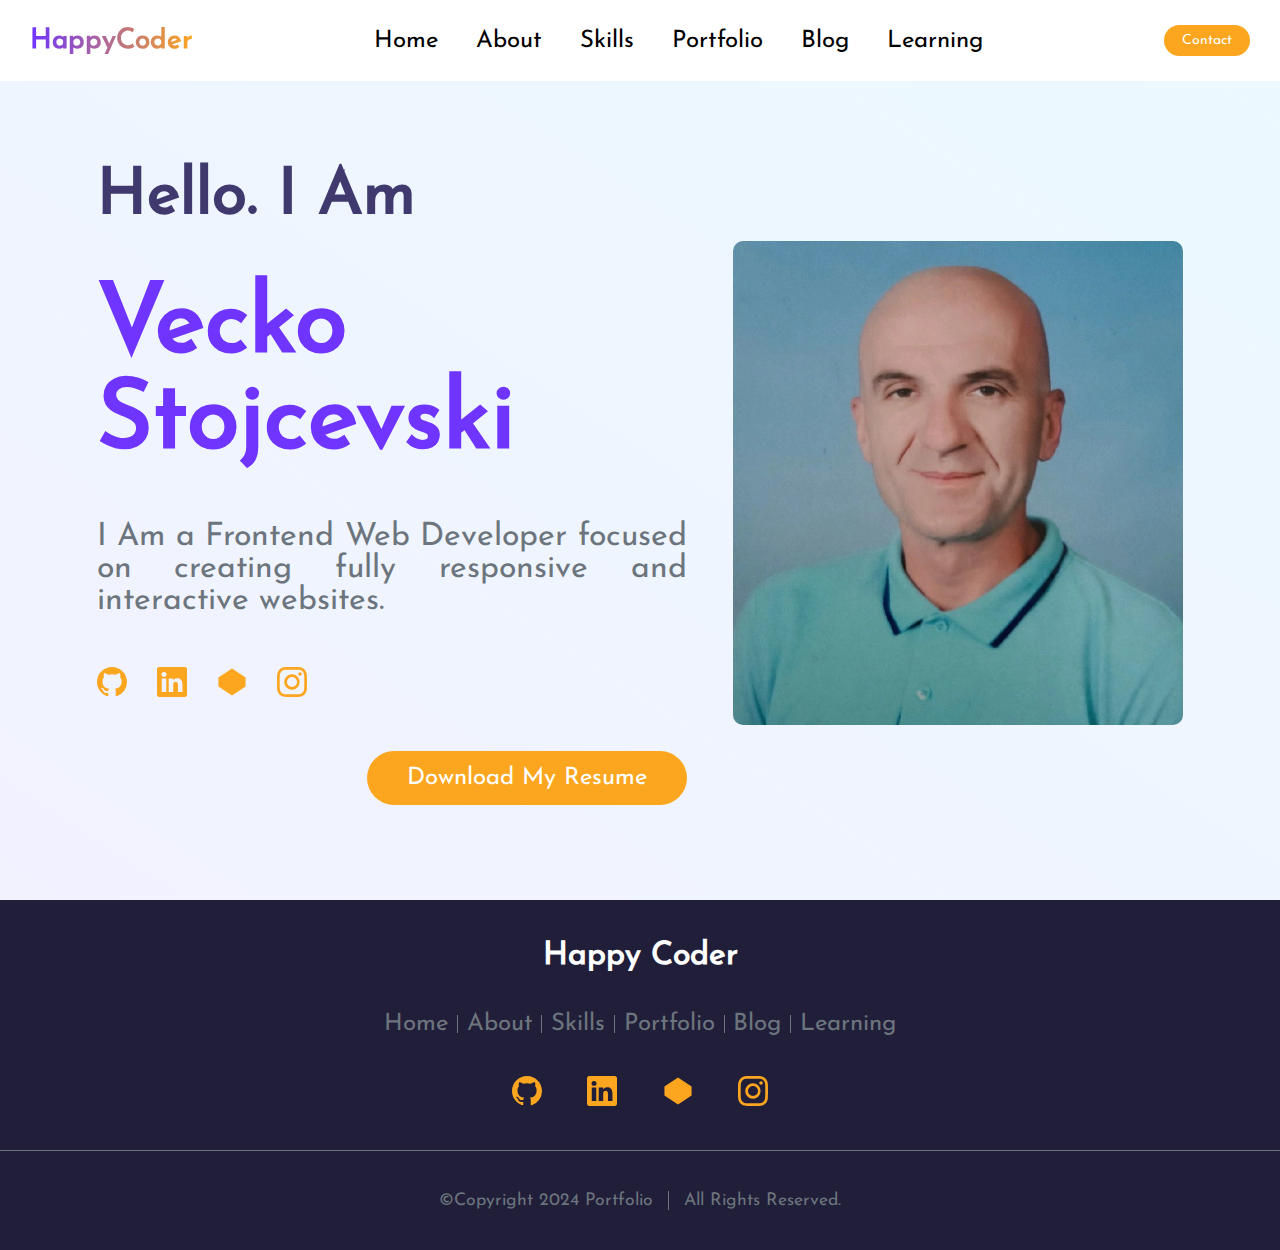
==== commit 712ba70d: "Update index.html" ====
--- a/index.html
+++ b/index.html
@@ -607,17 +607,17 @@
             <div class="footer-title">Happy Coder</div>
 
             <div class="footer-menu">
-                <div class="footer-menu-icon">Home</div>
+                <div class="footer-menu-icon" id="footer-home-btn">Home</div>
                 <div class="menu-icon-decor-line"></div>
-                <div class="footer-menu-icon">About</div>
+                <div class="footer-menu-icon" id="footer-about-btn">About</div>
                 <div class="menu-icon-decor-line"></div>
-                <div class="footer-menu-icon">Service</div>
+                <div class="footer-menu-icon" id="footer-skills-btn">Skills</div>
                 <div class="menu-icon-decor-line"></div>
-                <div class="footer-menu-icon">Portfolio</div>
+                <div class="footer-menu-icon" id="footer-portfolio-btn">Portfolio</div>
                 <div class="menu-icon-decor-line"></div>
-                <div class="footer-menu-icon">Blog</div>
+                <div class="footer-menu-icon" id="footer-blog-btn">Blog</div>
                 <div class="menu-icon-decor-line"></div>
-                <div class="footer-menu-icon">Contact</div>
+                <div class="footer-menu-icon" id="footer-learning-btn">Learning</div>
             </div>
 
             <div class="footer-social-icons">
@@ -660,4 +660,4 @@
 <script src="script.js"></script>
 </body>
 
-</html>+</html>
--- a/style.css
+++ b/style.css
@@ -1947,7 +1947,7 @@
 /* CONTACT Container */
 
 .contact-section{
-    display: flex;
+    display: none;
     align-items: center;
     justify-content: center;
     /* height: 100dvh; */
@@ -2332,4 +2332,4 @@
         font-size: 1em;
     }
 }
-/* footer container - responsive design ends here */+/* footer container - responsive design ends here */
